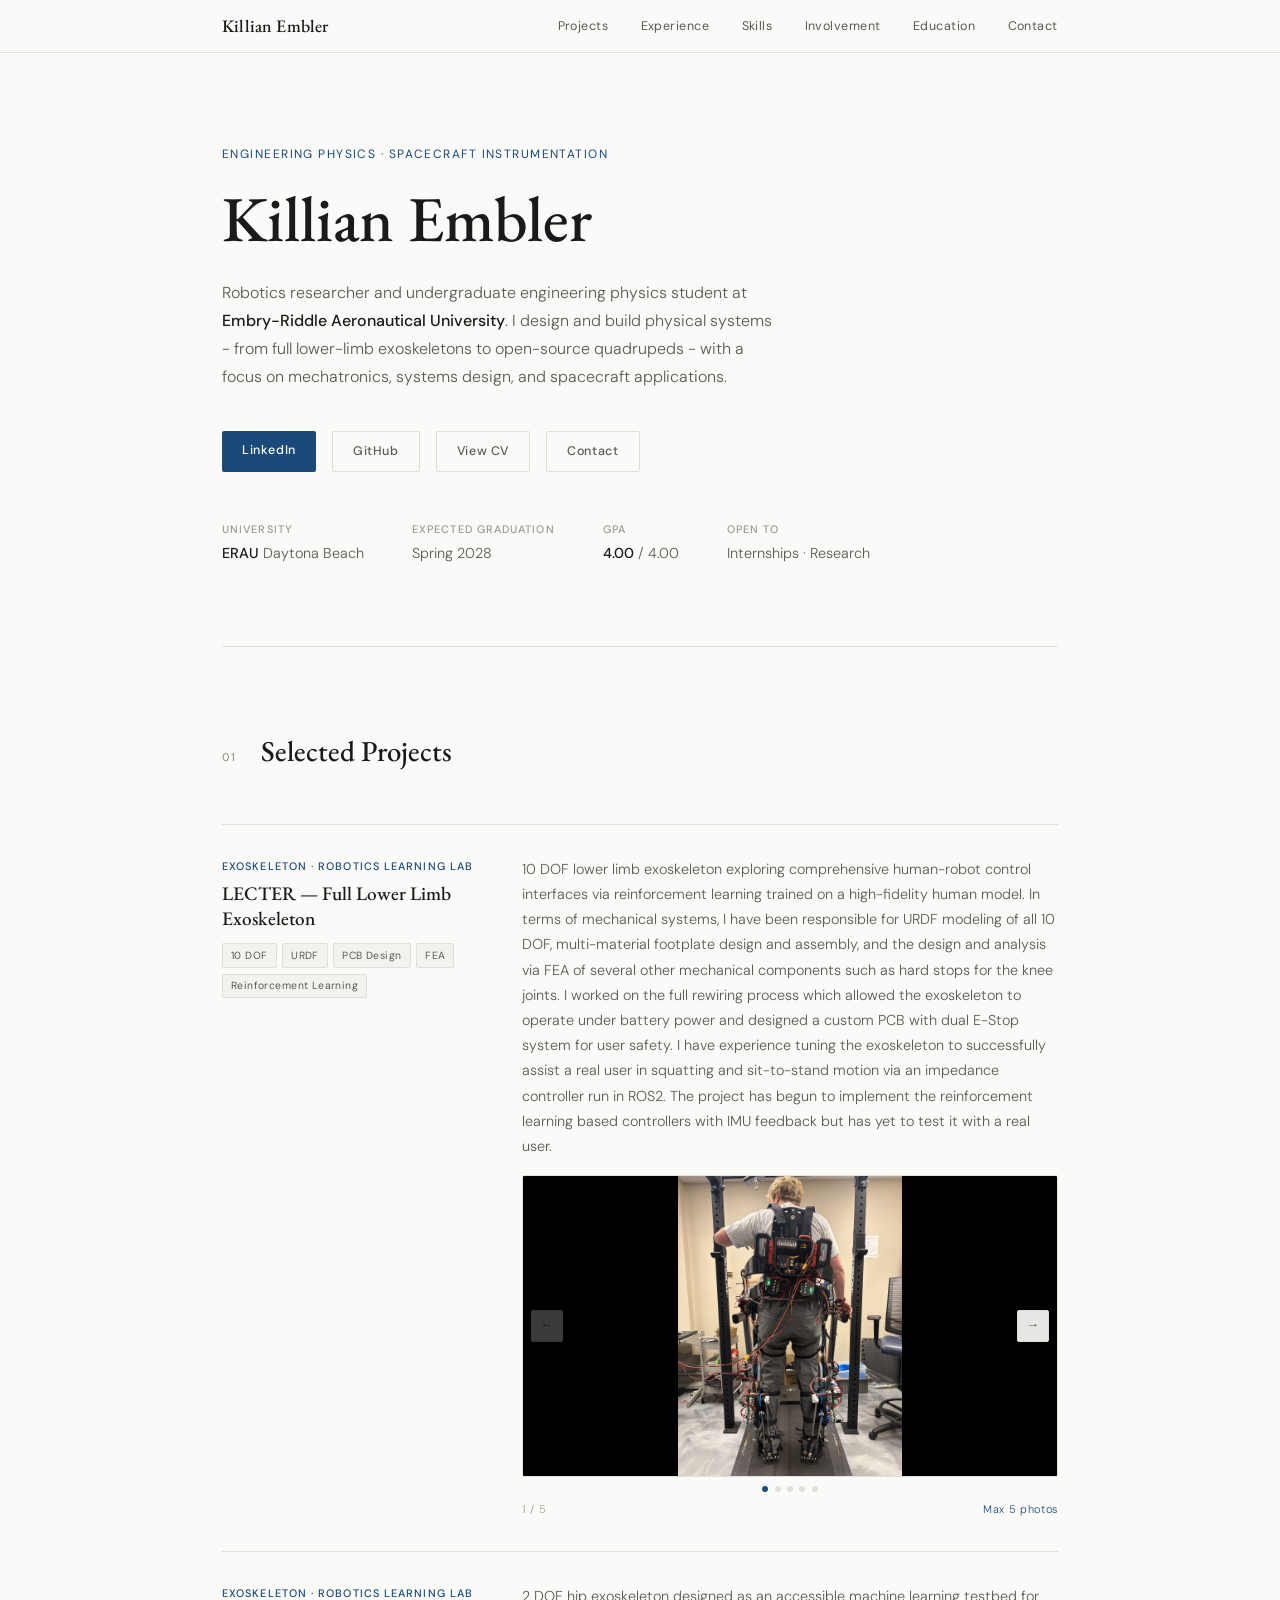
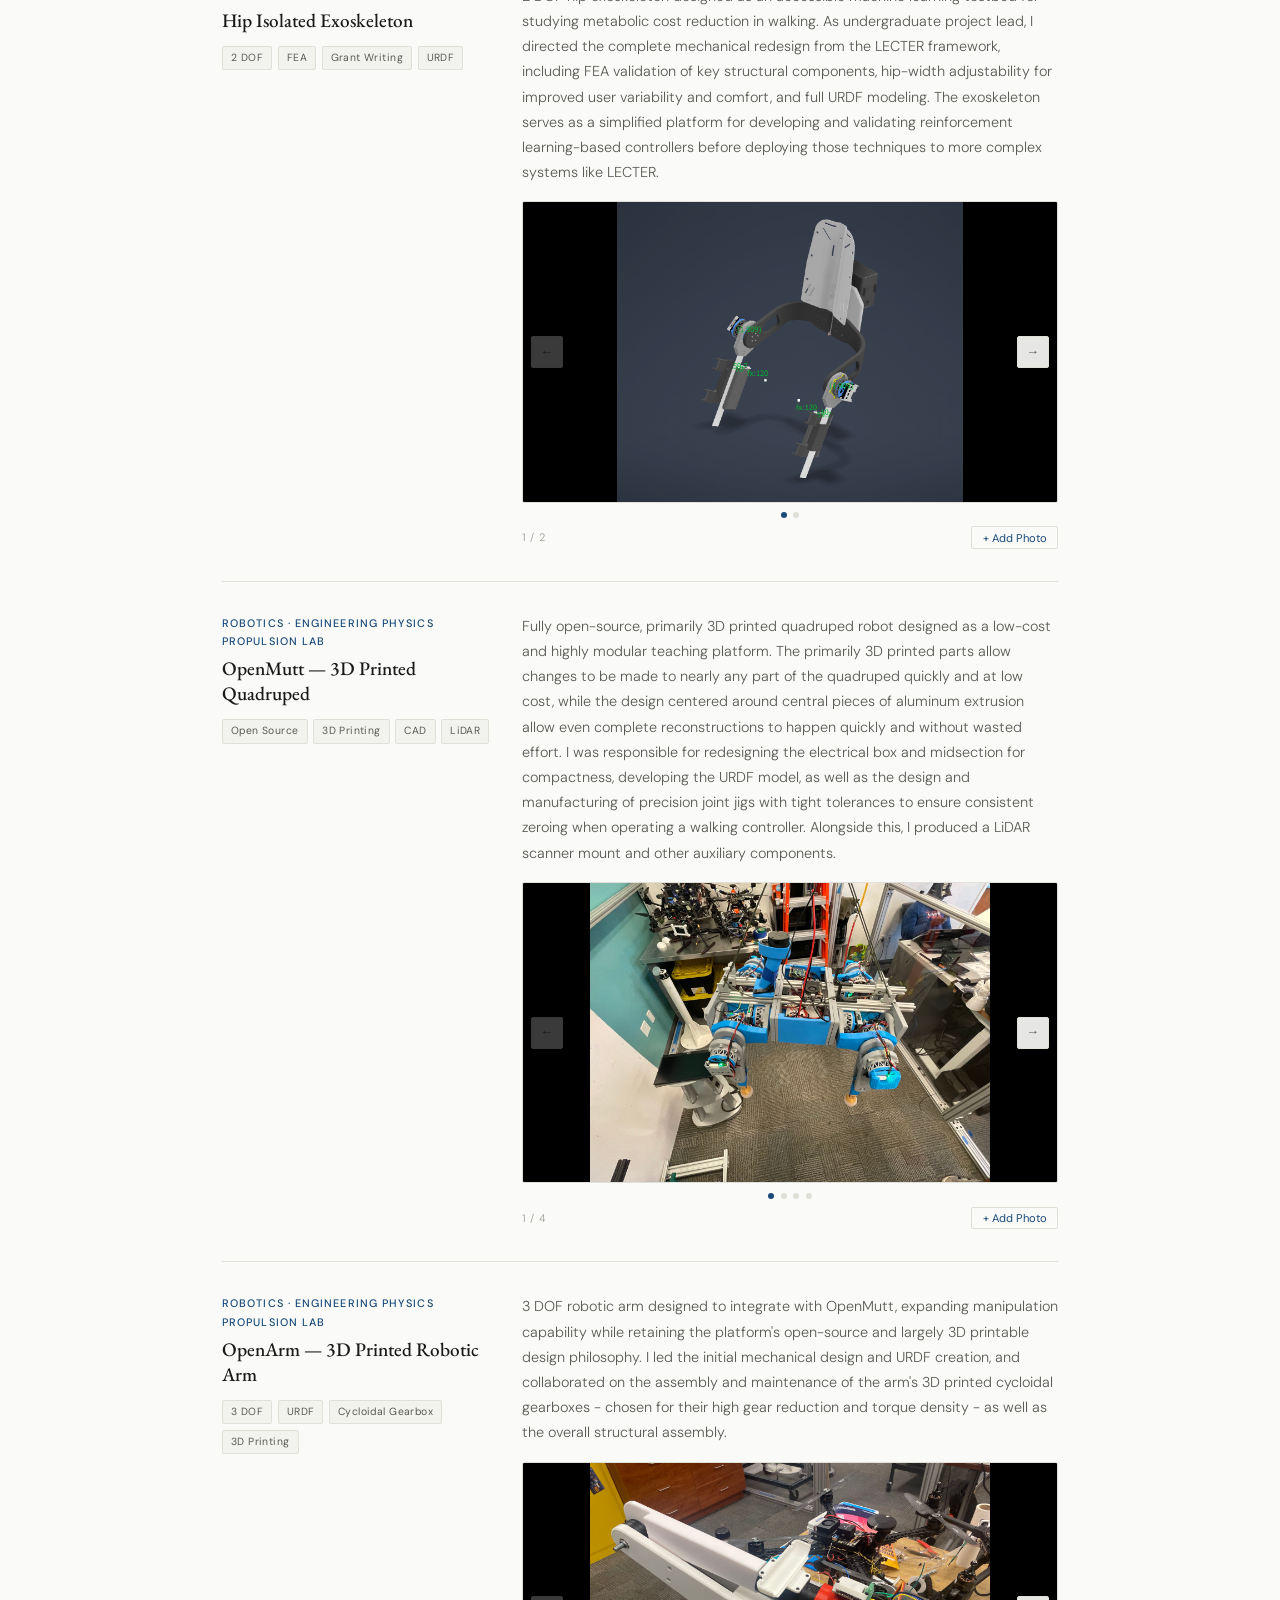
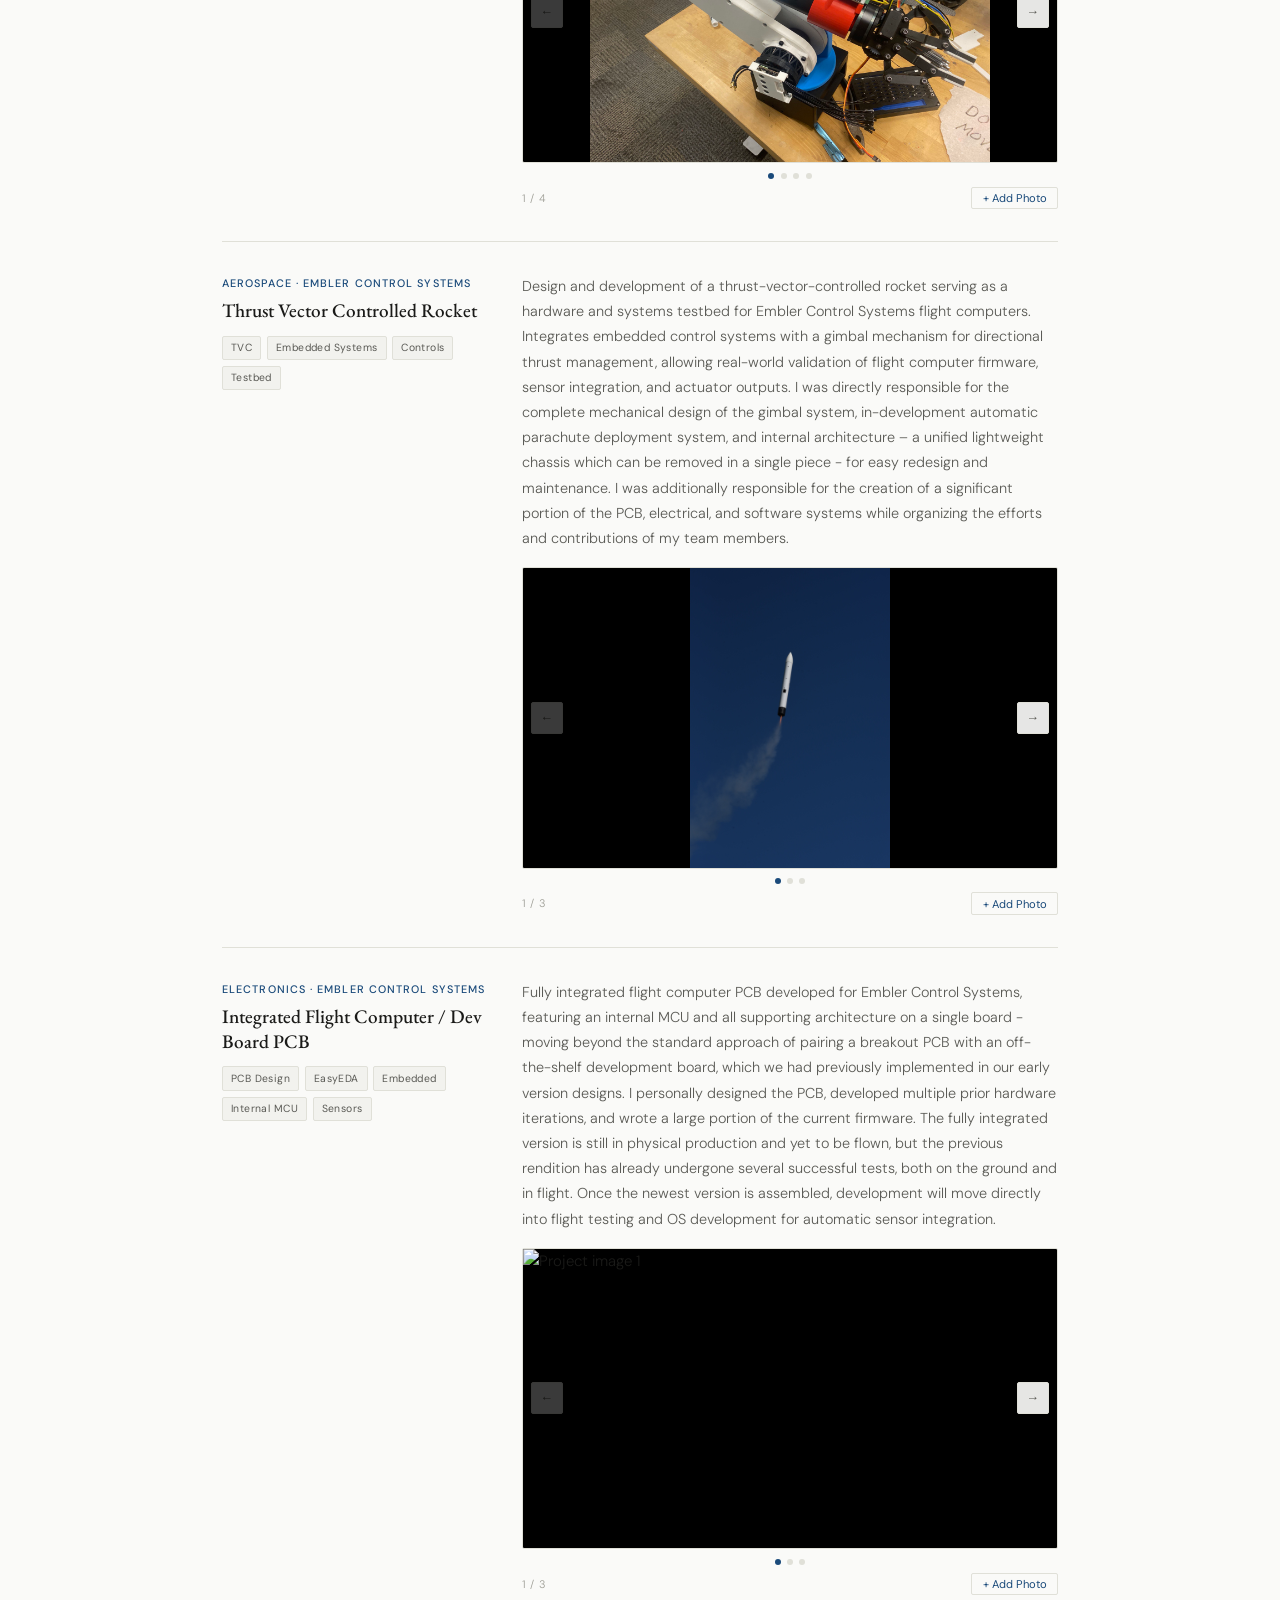
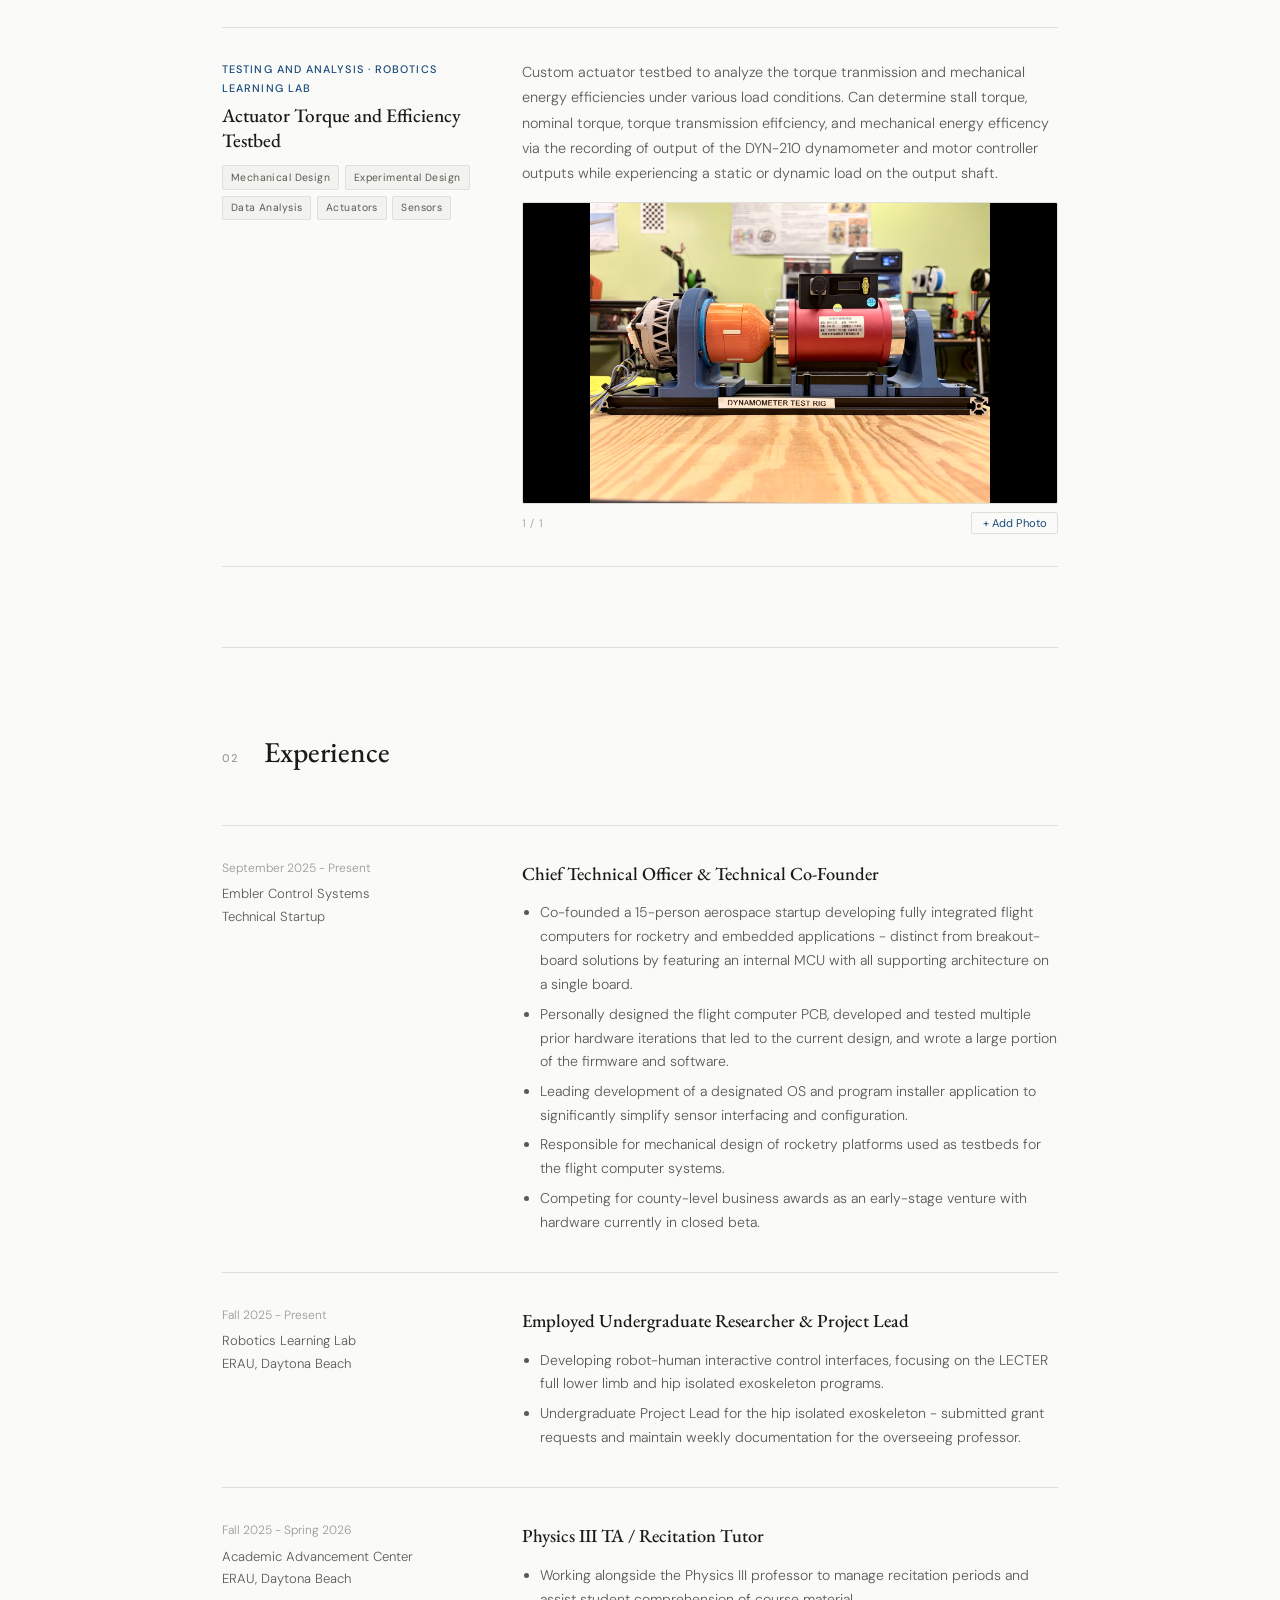
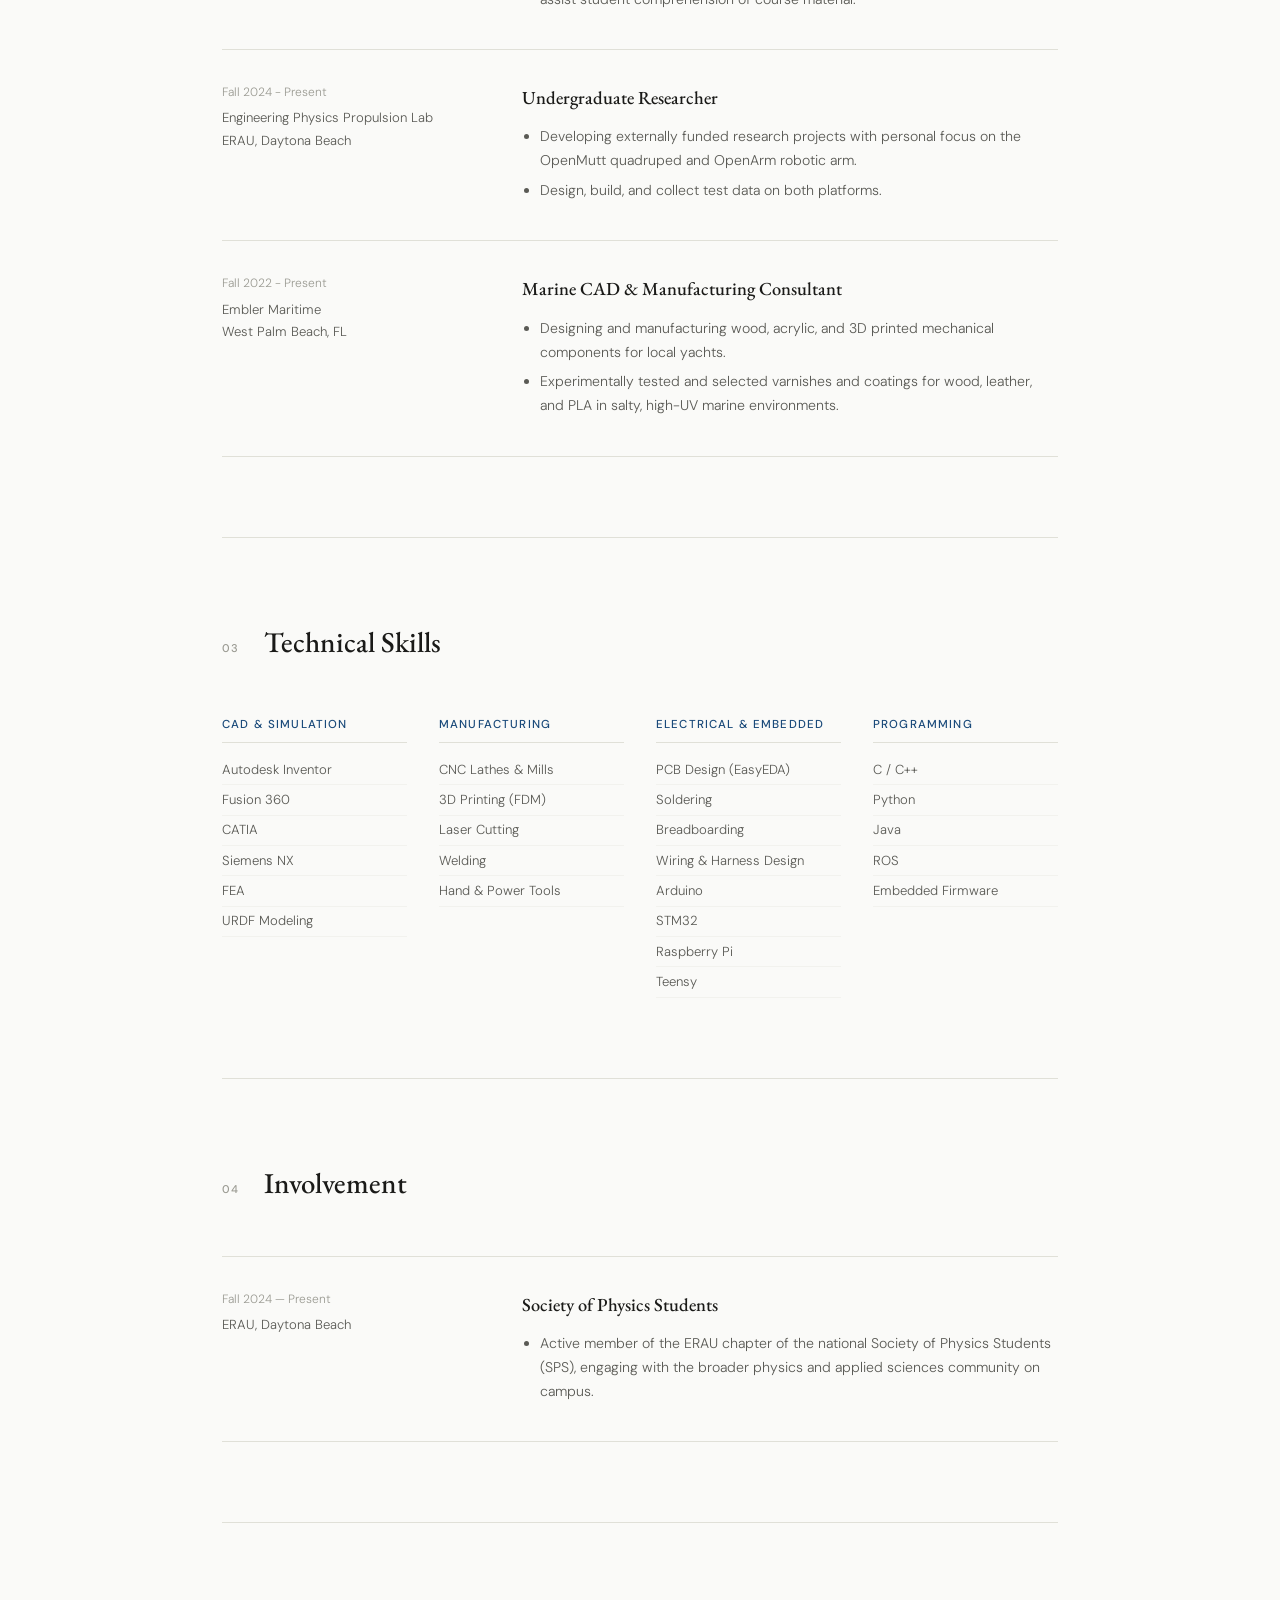
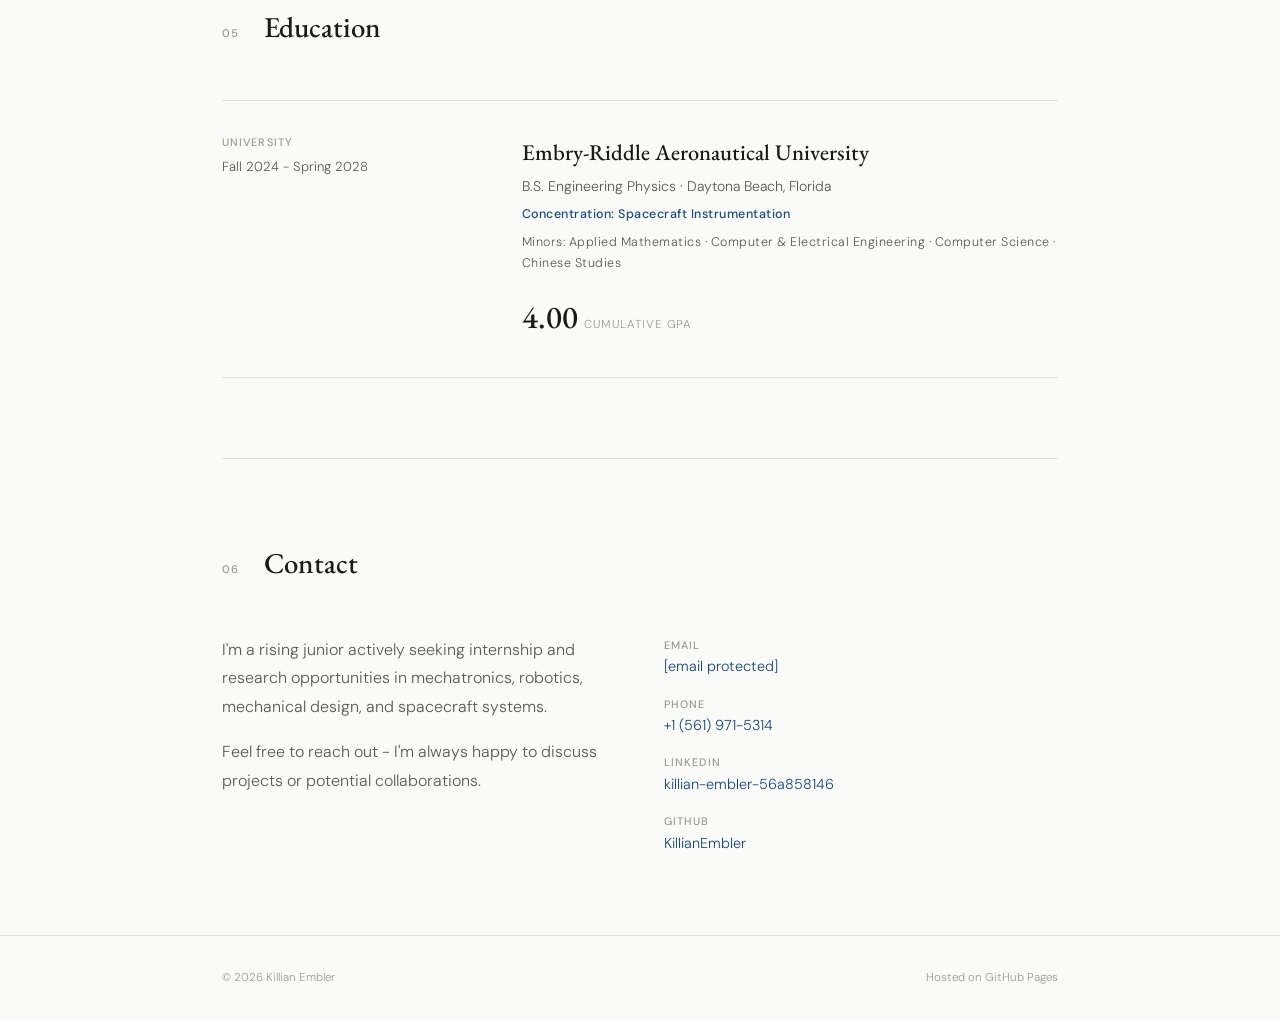
==== index.html @ 784921aa "Update index.html Lots of writing changes" ====
<!DOCTYPE html>
<html lang="en">
<head>
  <meta charset="UTF-8"/>
  <meta name="viewport" content="width=device-width, initial-scale=1.0"/>
  <title>Killian Embler - Engineering Physics</title>
  <link href="https://fonts.googleapis.com/css2?family=EB+Garamond:ital,wght@0,400;0,500;0,600;1,400&family=DM+Sans:wght@300;400;500&display=swap" rel="stylesheet"/>
  <style>
    :root {
      --bg: #fafaf8;
      --ink: #1a1a18;
      --mid: #5a5a55;
      --light: #9a9a92;
      --rule: #e0e0d8;
      --accent: #1a4a7a;
      --accent-warm: #8b3a1a;
      --surface: #f2f2ee;
    }

    *, *::before, *::after { box-sizing: border-box; margin: 0; padding: 0; }
    html { scroll-behavior: smooth; }

    body {
      background: var(--bg);
      color: var(--ink);
      font-family: 'DM Sans', sans-serif;
      font-weight: 300;
      line-height: 1.7;
      font-size: 15px;
    }

    /* ── NAV ── */
    nav {
      position: fixed; top: 0; left: 0; right: 0; z-index: 100;
      background: rgba(250,250,248,0.92);
      backdrop-filter: blur(8px);
      border-bottom: 1px solid var(--rule);
    }
    nav .inner {
      max-width: 900px; margin: 0 auto; padding: 0 2rem;
      display: flex; align-items: center; justify-content: space-between;
      height: 52px;
    }
    .nav-name {
      font-family: 'EB Garamond', serif;
      font-size: 1.1rem; font-weight: 500;
      color: var(--ink); letter-spacing: 0.01em;
    }
    nav ul { list-style: none; display: flex; gap: 2rem; }
    nav a {
      font-size: 0.78rem; font-weight: 400;
      color: var(--mid); text-decoration: none;
      letter-spacing: 0.04em;
      transition: color 0.2s;
    }
    nav a:hover { color: var(--accent); }

    /* ── LAYOUT ── */
    .page { max-width: 900px; margin: 0 auto; padding: 0 2rem; }

    /* ── HERO ── */
    #hero { padding: 9rem 0 5rem; border-bottom: 1px solid var(--rule); }
    .hero-eyebrow {
      font-size: 0.75rem; font-weight: 400;
      letter-spacing: 0.12em; text-transform: uppercase;
      color: var(--accent); margin-bottom: 1.25rem;
    }
    h1 {
      font-family: 'EB Garamond', serif;
      font-size: clamp(2.8rem, 5vw, 4.2rem);
      font-weight: 500; line-height: 1.1;
      color: var(--ink); margin-bottom: 1.5rem;
    }
    .hero-body {
      max-width: 560px;
      font-size: 1rem; color: var(--mid); line-height: 1.75;
      margin-bottom: 2.5rem;
    }
    .hero-body strong { color: var(--ink); font-weight: 500; }
    .hero-links { display: flex; gap: 1rem; flex-wrap: wrap; }
    .link-btn {
      display: inline-block;
      padding: 0.55rem 1.25rem;
      font-size: 0.78rem; font-weight: 500;
      letter-spacing: 0.05em;
      text-decoration: none;
      border-radius: 2px;
      transition: all 0.2s;
    }
    .link-primary { background: var(--accent); color: #fff; }
    .link-primary:hover { background: #123660; }
    .link-ghost { border: 1px solid var(--rule); color: var(--mid); }
    .link-ghost:hover { border-color: var(--accent); color: var(--accent); }

    .hero-meta { margin-top: 3rem; display: flex; gap: 3rem; flex-wrap: wrap; }
    .meta-label {
      font-size: 0.68rem; font-weight: 500;
      letter-spacing: 0.1em; text-transform: uppercase;
      color: var(--light); margin-bottom: 0.2rem;
    }
    .meta-val { font-size: 0.9rem; color: var(--mid); }
    .meta-val strong { color: var(--ink); font-weight: 500; }

    /* ── SECTIONS ── */
    section { padding: 5rem 0; border-bottom: 1px solid var(--rule); }
    section:last-of-type { border-bottom: none; }
    .section-header { display: flex; align-items: baseline; gap: 1.5rem; margin-bottom: 3rem; }
    .section-num {
      font-size: 0.7rem; font-weight: 500;
      letter-spacing: 0.12em; text-transform: uppercase; color: var(--light);
    }
    h2 {
      font-family: 'EB Garamond', serif;
      font-size: 1.8rem; font-weight: 500; color: var(--ink);
    }

    /* ── PROJECTS ── */
    .project-item {
      padding: 2rem 0; border-top: 1px solid var(--rule);
      display: grid; grid-template-columns: 1fr 2fr;
      gap: 2rem; align-items: start;
    }
    .project-item:last-child { border-bottom: 1px solid var(--rule); }
    .project-tag {
      font-size: 0.68rem; font-weight: 500;
      letter-spacing: 0.1em; text-transform: uppercase;
      color: var(--accent); margin-bottom: 0.4rem;
    }
    .project-item h3 {
      font-family: 'EB Garamond', serif;
      font-size: 1.2rem; font-weight: 500;
      color: var(--ink); line-height: 1.3; margin-bottom: 0.5rem;
    }
    .project-pills { display: flex; flex-wrap: wrap; gap: 0.35rem; margin-top: 0.75rem; }
    .pill {
      font-size: 0.65rem; font-weight: 400;
      letter-spacing: 0.04em; color: var(--mid);
      border: 1px solid var(--rule);
      padding: 0.15rem 0.5rem; border-radius: 2px;
      background: var(--surface);
    }
    .project-right p { font-size: 0.9rem; color: var(--mid); line-height: 1.75; }

    /* ── IMAGE GALLERY ── */
    .gallery {
      margin-top: 1rem;
      position: relative;
    }
    .gallery-viewport {
      width: 100%; aspect-ratio: 16/9;
      background: var(--surface);
      border: 1px solid var(--rule);
      border-radius: 2px;
      overflow: hidden;
      position: relative;
    }
    .gallery-slides {
      display: flex;
      width: 100%; height: 100%;
      transition: transform 0.35s ease;
    }
    .gallery-slide {
      min-width: 100%; height: 100%;
      display: flex; align-items: center; justify-content: center;
      background: var(--surface);
      position: relative;
    }
    .gallery-slide img {
      width: 100%;
      height: 100%;
      object-fit: contain;
      background: #000;
    }
    .gallery-slide .slide-placeholder {
      display: flex; flex-direction: column;
      align-items: center; justify-content: center;
      gap: 0.75rem; width: 100%; height: 100%;
      font-size: 0.72rem; color: var(--light);
      letter-spacing: 0.08em; text-transform: uppercase;
      background: var(--surface);
    }
    .slide-placeholder svg {
      width: 32px; height: 32px; opacity: 0.4; color: var(--light);
    }
    .slide-placeholder .placeholder-add-btn {
      font-size: 0.7rem; color: var(--accent);
      background: none; border: 1px solid var(--rule);
      padding: 0.3rem 0.9rem; border-radius: 2px;
      cursor: pointer; font-family: inherit; transition: all 0.2s;
      margin-top: 0.25rem;
    }
    .slide-placeholder .placeholder-add-btn:hover {
      border-color: var(--accent); background: rgba(26,74,122,0.06);
    }

    /* Gallery nav arrows */
    .gallery-btn {
      position: absolute; top: 50%; transform: translateY(-50%);
      width: 32px; height: 32px;
      background: rgba(250,250,248,0.92);
      border: 1px solid var(--rule);
      border-radius: 2px;
      display: flex; align-items: center; justify-content: center;
      cursor: pointer; z-index: 2;
      font-size: 0.8rem; color: var(--mid);
      transition: all 0.2s;
      line-height: 1;
    }
    .gallery-btn:hover { border-color: var(--accent); color: var(--accent); }
    .gallery-btn.prev { left: 8px; }
    .gallery-btn.next { right: 8px; }
    .gallery-btn:disabled { opacity: 0.25; cursor: default; }
    .gallery-btn:disabled:hover { border-color: var(--rule); color: var(--mid); }

    /* Dots */
    .gallery-dots {
      display: flex; justify-content: center; gap: 0.4rem;
      margin-top: 0.6rem;
    }
    .gallery-dot {
      width: 6px; height: 6px; border-radius: 50%;
      background: var(--rule); border: none; padding: 0;
      cursor: pointer; transition: background 0.2s;
    }
    .gallery-dot.active { background: var(--accent); }

    /* Gallery footer bar */
    .gallery-footer {
      display: flex; align-items: center; justify-content: space-between;
      margin-top: 0.5rem;
    }
    .gallery-counter {
      font-size: 0.68rem; color: var(--light); letter-spacing: 0.06em;
    }
    .gallery-add-btn {
      font-size: 0.7rem; color: var(--accent);
      background: none; border: 1px solid var(--rule);
      padding: 0.2rem 0.65rem; border-radius: 2px;
      cursor: pointer; font-family: inherit; transition: all 0.2s;
    }
    .gallery-add-btn:hover { border-color: var(--accent); background: var(--surface); }

    /* ── EXPERIENCE ── */
    .exp-item {
      padding: 2rem 0; border-top: 1px solid var(--rule);
      display: grid; grid-template-columns: 1fr 2fr; gap: 2rem;
    }
    .exp-item:last-child { border-bottom: 1px solid var(--rule); }
    .exp-date { font-size: 0.75rem; color: var(--light); margin-bottom: 0.3rem; }
    .exp-org { font-size: 0.82rem; color: var(--mid); }
    .exp-right h3 {
      font-family: 'EB Garamond', serif;
      font-size: 1.15rem; font-weight: 500;
      color: var(--ink); margin-bottom: 0.75rem;
    }
    .exp-right ul { padding-left: 1.1rem; }
    .exp-right li { font-size: 0.88rem; color: var(--mid); line-height: 1.7; margin-bottom: 0.35rem; }

    /* ── SKILLS ── */
    .skills-grid { display: grid; grid-template-columns: repeat(4, 1fr); gap: 2rem; }
    .skill-group h4 {
      font-size: 0.72rem; font-weight: 500;
      letter-spacing: 0.1em; text-transform: uppercase;
      color: var(--accent); margin-bottom: 0.75rem;
      padding-bottom: 0.5rem; border-bottom: 1px solid var(--rule);
    }
    .skill-group ul { list-style: none; }
    .skill-group li {
      font-size: 0.82rem; color: var(--mid);
      padding: 0.22rem 0; border-bottom: 1px solid var(--surface);
    }

    /* ── EDUCATION ── */
    .edu-block {
      display: grid; grid-template-columns: 1fr 2fr; gap: 2rem;
      padding: 2rem 0; border-top: 1px solid var(--rule); border-bottom: 1px solid var(--rule);
    }
    .edu-school-label {
      font-size: 0.68rem; font-weight: 500;
      letter-spacing: 0.1em; text-transform: uppercase;
      color: var(--light); margin-bottom: 0.25rem;
    }
    .edu-dates { font-size: 0.82rem; color: var(--mid); }
    .edu-right h3 {
      font-family: 'EB Garamond', serif;
      font-size: 1.4rem; font-weight: 500; color: var(--ink); margin-bottom: 0.25rem;
    }
    .edu-degree { font-size: 0.88rem; color: var(--mid); margin-bottom: 0.3rem; }
    .edu-conc { font-size: 0.78rem; color: var(--accent); font-weight: 500; letter-spacing: 0.04em; }
    .edu-gpa-row { margin-top: 1rem; display: inline-flex; align-items: baseline; gap: 0.4rem; }
    .edu-gpa-num {
      font-family: 'EB Garamond', serif;
      font-size: 2rem; font-weight: 500; color: var(--ink);
    }
    .edu-gpa-label { font-size: 0.72rem; color: var(--light); letter-spacing: 0.08em; text-transform: uppercase; }

    /* ── CONTACT ── */
    #contact { border-bottom: none; }
    .contact-grid { display: grid; grid-template-columns: 1fr 1fr; gap: 3rem; }
    .contact-intro { font-size: 1rem; color: var(--mid); line-height: 1.8; }
    .contact-intro p + p { margin-top: 1rem; }
    .contact-details { display: flex; flex-direction: column; gap: 1rem; }
    .contact-label {
      font-size: 0.68rem; font-weight: 500;
      letter-spacing: 0.1em; text-transform: uppercase; color: var(--light);
    }
    .contact-val { font-size: 0.9rem; }
    .contact-val a { color: var(--accent); text-decoration: none; transition: color 0.2s; }
    .contact-val a:hover { color: var(--accent-warm); }

    /* ── FOOTER ── */
    footer { padding: 2rem 0; border-top: 1px solid var(--rule); font-size: 0.72rem; color: var(--light); }
    footer .inner {
      max-width: 900px; margin: 0 auto; padding: 0 2rem;
      display: flex; justify-content: space-between; align-items: center;
    }

    /* ── REVEAL ── */
    .reveal { opacity: 1; transform: none; transition: opacity 0.5s ease, transform 0.5s ease; }
    .reveal.hidden { opacity: 0; transform: translateY(16px); }

    @media (max-width: 680px) {
      .project-item, .exp-item, .edu-block, .contact-grid { grid-template-columns: 1fr; }
      .skills-grid { grid-template-columns: repeat(2, 1fr); }
      nav ul { display: none; }
    }
  </style>
</head>
<body>

<nav>
  <div class="inner">
    <div class="nav-name">Killian Embler</div>
    <ul>
      <li><a href="#projects">Projects</a></li>
      <li><a href="#experience">Experience</a></li>
      <li><a href="#skills">Skills</a></li>
      <li><a href="#involvement">Involvement</a></li>
      <li><a href="#education">Education</a></li>
      <li><a href="#contact">Contact</a></li>
    </ul>
  </div>
</nav>

<div class="page">

  <section id="hero">
    <div class="hero-eyebrow">Engineering Physics · Spacecraft Instrumentation</div>
    <h1>Killian Embler</h1>
    <p class="hero-body">
      Robotics researcher and undergraduate engineering physics student at <strong>Embry-Riddle Aeronautical University</strong>.
      I design and build physical systems - from full lower-limb exoskeletons to open-source quadrupeds - 
      with a focus on mechatronics, systems design, and spacecraft applications.
    </p>
    <div class="hero-links">
      <a href="https://www.linkedin.com/in/killian-embler-56a858146" target="_blank" class="link-btn link-primary">LinkedIn</a>
      <a href="https://github.com/KillianEmbler" target="_blank" class="link-btn link-ghost">GitHub</a>
      <a href="Killian_Embler_CV_Spring_2026.pdf" target="_blank" class="link-btn link-ghost">View CV</a>
      <a href="#contact" class="link-btn link-ghost">Contact</a>
    </div>
    <div class="hero-meta">
      <div class="meta-item">
        <div class="meta-label">University</div>
        <div class="meta-val"><strong>ERAU</strong> Daytona Beach</div>
      </div>
      <div class="meta-item">
        <div class="meta-label">Expected Graduation</div>
        <div class="meta-val">Spring 2028</div>
      </div>
      <div class="meta-item">
        <div class="meta-label">GPA</div>
        <div class="meta-val"><strong>4.00</strong> / 4.00</div>
      </div>
      <div class="meta-item">
        <div class="meta-label">Open To</div>
        <div class="meta-val">Internships · Research</div>
      </div>
    </div>
  </section>

  <section id="projects">
    <div class="section-header">
      <span class="section-num">01</span>
      <h2>Selected Projects</h2>
    </div>

    <!-- LECTER -->
    <div class="project-item reveal">
      <div>
        <div class="project-tag">Exoskeleton · Robotics Learning Lab</div>
        <h3>LECTER — Full Lower Limb Exoskeleton</h3>
        <div class="project-pills">
          <span class="pill">10 DOF</span><span class="pill">URDF</span><span class="pill">PCB Design</span><span class="pill">FEA</span><span class="pill">Reinforcement Learning</span>
        </div>
      </div>
      <div class="project-right">
        <p>
          10 DOF lower limb exoskeleton exploring comprehensive human-robot control interfaces via reinforcement learning trained on a high-fidelity human model. 
          In terms of mechanical systems, I have been responsible for URDF modeling of all 10 DOF, multi-material footplate design and assembly, and the design and 
          analysis via FEA of several other mechanical components such as hard stops for the knee joints. I worked on the full rewiring process which allowed the 
          exoskeleton to operate under battery power and designed a custom PCB with dual E-Stop system for user safety. I have experience tuning the exoskeleton to 
          successfully assist a real user in squatting and sit-to-stand motion via an impedance controller run in ROS2. The project has begun to implement the 
          reinforcement learning based controllers with IMU feedback but has yet to test it with a real user.
        </p>
        <div class="gallery" data-gallery="lecter" data-max="5" data-images='[
          "images/LECTER/back.jpg",
          "images/LECTER/posture.jpg",
          "images/LECTER/range-of-motion.jpg",
          "images/LECTER/squat-assist.jpg",
          "images/LECTER/squat.jpg"
        ]'></div>
      </div>
    </div>

    <!-- Hip Exo -->
    <div class="project-item reveal">
      <div>
        <div class="project-tag">Exoskeleton · Robotics Learning Lab</div>
        <h3>Hip Isolated Exoskeleton</h3>
        <div class="project-pills">
          <span class="pill">2 DOF</span><span class="pill">FEA</span><span class="pill">Grant Writing</span><span class="pill">URDF</span>
        </div>
      </div>
      <div class="project-right">
        <p>
          2 DOF hip exoskeleton designed as an accessible machine learning testbed for studying metabolic cost reduction in walking. As undergraduate project lead, 
          I directed the complete mechanical redesign from the LECTER framework, including FEA validation of key structural components, hip-width adjustability for 
          improved user variability and comfort, and full URDF modeling. The exoskeleton serves as a simplified platform for developing and validating reinforcement 
          learning-based controllers before deploying those techniques to more complex systems like LECTER.
        </p>
        <div class="gallery" data-gallery="hipexo" data-max="5" data-images='[
          "images/Hip Isolated Exoskeleton/iso-view.png",
          "images/Hip Isolated Exoskeleton/back-view.png"
        ]'></div>
      </div>
    </div>

    <!-- OpenMutt -->
    <div class="project-item reveal">
      <div>
        <div class="project-tag">Robotics · Engineering Physics Propulsion Lab</div>
        <h3>OpenMutt — 3D Printed Quadruped</h3>
        <div class="project-pills">
          <span class="pill">Open Source</span><span class="pill">3D Printing</span><span class="pill">CAD</span><span class="pill">LiDAR</span>
        </div>
      </div>
      <div class="project-right">
        <p>
          Fully open-source, primarily 3D printed quadruped robot designed as a low-cost and highly modular teaching platform. The primarily 3D printed parts allow changes 
          to be made to nearly any part of the quadruped quickly and at low cost, while the design centered around central pieces of aluminum extrusion allow even complete 
          reconstructions to happen quickly and without wasted effort. I was responsible for redesigning the electrical box and midsection for compactness, developing the 
          URDF model, as well as the design and manufacturing of precision joint jigs with tight tolerances to ensure consistent zeroing when operating a walking controller. 
          Alongside this, I produced a LiDAR scanner mount and other auxiliary components. 
        </p>
        <div class="gallery" data-gallery="openmutt" data-max="5" data-images='[
          "images/OpenMutt/hanging.jpg",
          "images/OpenMutt/storage.jpg",
          "images/OpenMutt/jigs.jpg",
          "images/OpenMutt/integrated-CAD.png"
        ]'></div>
      </div>
    </div>

    <!-- OpenArm -->
    <div class="project-item reveal">
      <div>
        <div class="project-tag">Robotics · Engineering Physics Propulsion Lab</div>
        <h3>OpenArm — 3D Printed Robotic Arm</h3>
        <div class="project-pills">
          <span class="pill">3 DOF</span><span class="pill">URDF</span><span class="pill">Cycloidal Gearbox</span><span class="pill">3D Printing</span>
        </div>
      </div>
      <div class="project-right">
        <p>
          3 DOF robotic arm designed to integrate with OpenMutt, expanding manipulation capability while retaining the platform's open-source and largely 3D printable design 
          philosophy. I led the initial mechanical design and URDF creation, and collaborated on the assembly and maintenance of the arm's 3D printed cycloidal gearboxes - chosen 
          for their high gear reduction and torque density - as well as the overall structural assembly.
        </p>
        <div class="gallery" data-gallery="openarm" data-max="5" data-images='[
          "images/OpenArm/build.jpg",
          "images/OpenArm/SRS.jpg",
          "images/OpenArm/endeffector.jpg",
          "images/OpenArm/testing.jpg"
        ]'></div>
      </div>
    </div>

    <!-- TVC Rocket -->
    <div class="project-item reveal">
      <div>
        <div class="project-tag">Aerospace · Embler Control Systems</div>
        <h3>Thrust Vector Controlled Rocket</h3>
        <div class="project-pills">
          <span class="pill">TVC</span><span class="pill">Embedded Systems</span><span class="pill">Controls</span><span class="pill">Testbed</span>
        </div>
      </div>
      <div class="project-right">
        <p>
          Design and development of a thrust-vector-controlled rocket serving as a hardware and systems testbed for Embler Control Systems flight computers. Integrates embedded control 
          systems with a gimbal mechanism for directional thrust management, allowing real-world validation of flight computer firmware, sensor integration, and actuator outputs. I was 
          directly responsible for the complete mechanical design of the gimbal system, in-development automatic parachute deployment system, and internal architecture – a unified 
          lightweight chassis which can be removed in a single piece - for easy redesign and maintenance. I was additionally responsible for the creation of a significant portion of the 
          PCB, electrical, and software systems while organizing the efforts and contributions of my team members.
        </p>
        <div class="gallery" data-gallery="rocket" data-max="5" data-images='[
          "images/TVC Rocket/flight-1.JPG",
          "images/TVC Rocket/flight-2.JPG",
          "images/TVC Rocket/custom-gimbal.png"
        ]'></div>
      </div>
    </div>

    <!-- PCB -->
    <div class="project-item reveal">
      <div>
        <div class="project-tag">Electronics · Embler Control Systems</div>
        <h3>Integrated Flight Computer / Dev Board PCB</h3>
        <div class="project-pills">
          <span class="pill">PCB Design</span><span class="pill">EasyEDA</span><span class="pill">Embedded</span><span class="pill">Internal MCU</span><span class="pill">Sensors</span>
        </div>
      </div>
      <div class="project-right">
        <p>
          Fully integrated flight computer PCB developed for Embler Control Systems, featuring an internal MCU and all supporting architecture on a single board - moving beyond the standard 
          approach of pairing a breakout PCB with an off-the-shelf development board, which we had previously implemented in our early version designs. I personally designed the PCB, developed 
          multiple prior hardware iterations, and wrote a large portion of the current firmware. The fully integrated version is still in physical production and yet to be flown, but the 
          previous rendition has already undergone several successful tests, both on the ground and in flight. Once the newest version is assembled, development will move directly into flight 
          testing and OS development for automatic sensor integration.
        </p>
        <div class="gallery" data-gallery="pcb" data-max="5" data-images='[
          "images/Samsara/assembly.jpg",
          "images/Samsara/airframe.jpg",
          "images/Samsara/version-2.png"
        ]'></div>
      </div>
    </div>

    <!-- Actuator Testbed -->
    <div class="project-item reveal">
      <div>
        <div class="project-tag">Testing and Analysis · Robotics Learning Lab</div>
        <h3>Actuator Torque and Efficiency Testbed</h3>
        <div class="project-pills">
          <span class="pill">Mechanical Design</span><span class="pill">Experimental Design</span><span class="pill">Data Analysis</span><span class="pill">Actuators</span><span class="pill">Sensors</span>
        </div>
      </div>
      <div class="project-right">
        <p>Custom actuator testbed to analyze the torque tranmission and mechanical energy efficiencies under various load conditions. Can determine stall torque, nominal torque, torque transmission efifciency, and mechanical energy efficency via the recording of output of the DYN-210 dynamometer and motor controller outputs while experiencing a static or dynamic load on the output shaft.</p>
        <div class="gallery" data-gallery="testbed" data-max="5" data-images='[
          "images/Actuator Testbed/testbed.jpg"
        ]'></div>
      </div>
    </div>

  </section>

  <section id="experience">
    <div class="section-header">
      <span class="section-num">02</span>
      <h2>Experience</h2>
    </div>

    <div class="exp-item reveal">
      <div>
        <div class="exp-date">September 2025 - Present</div>
        <div class="exp-org"><a href="https://emblercontrolsystems.com" target="_blank" style="color:var(--mid);text-decoration:none;">Embler Control Systems</a><br>Technical Startup</div>
      </div>
      <div class="exp-right">
        <h3>Chief Technical Officer &amp; Technical Co-Founder</h3>
        <ul>
          <li>Co-founded a 15-person aerospace startup developing fully integrated flight computers for rocketry and embedded applications - distinct from breakout-board solutions by featuring an internal MCU with all supporting architecture on a single board.</li>
          <li>Personally designed the flight computer PCB, developed and tested multiple prior hardware iterations that led to the current design, and wrote a large portion of the firmware and software.</li>
          <li>Leading development of a designated OS and program installer application to significantly simplify sensor interfacing and configuration.</li>
          <li>Responsible for mechanical design of rocketry platforms used as testbeds for the flight computer systems.</li>
          <li>Competing for county-level business awards as an early-stage venture with hardware currently in closed beta.</li>
        </ul>
      </div>
    </div>

    <div class="exp-item reveal">
      <div>
        <div class="exp-date">Fall 2025 - Present</div>
        <div class="exp-org">Robotics Learning Lab<br>ERAU, Daytona Beach</div>
      </div>
      <div class="exp-right">
        <h3>Employed Undergraduate Researcher &amp; Project Lead</h3>
        <ul>
          <li>Developing robot-human interactive control interfaces, focusing on the LECTER full lower limb and hip isolated exoskeleton programs.</li>
          <li>Undergraduate Project Lead for the hip isolated exoskeleton - submitted grant requests and maintain weekly documentation for the overseeing professor.</li>
        </ul>
      </div>
    </div>

    <div class="exp-item reveal">
      <div>
        <div class="exp-date">Fall 2025 - Spring 2026</div>
        <div class="exp-org">Academic Advancement Center<br>ERAU, Daytona Beach</div>
      </div>
      <div class="exp-right">
        <h3>Physics III TA / Recitation Tutor</h3>
        <ul>
          <li>Working alongside the Physics III professor to manage recitation periods and assist student comprehension of course material.</li>
        </ul>
      </div>
    </div>

    <div class="exp-item reveal">
      <div>
        <div class="exp-date">Fall 2024 - Present</div>
        <div class="exp-org">Engineering Physics Propulsion Lab<br>ERAU, Daytona Beach</div>
      </div>
      <div class="exp-right">
        <h3>Undergraduate Researcher</h3>
        <ul>
          <li>Developing externally funded research projects with personal focus on the OpenMutt quadruped and OpenArm robotic arm.</li>
          <li>Design, build, and collect test data on both platforms.</li>
        </ul>
      </div>
    </div>

    <div class="exp-item reveal">
      <div>
        <div class="exp-date">Fall 2022 - Present</div>
        <div class="exp-org">Embler Maritime<br>West Palm Beach, FL</div>
      </div>
      <div class="exp-right">
        <h3>Marine CAD &amp; Manufacturing Consultant</h3>
        <ul>
          <li>Designing and manufacturing wood, acrylic, and 3D printed mechanical components for local yachts.</li>
          <li>Experimentally tested and selected varnishes and coatings for wood, leather, and PLA in salty, high-UV marine environments.</li>
        </ul>
      </div>
    </div>

  </section>

  <section id="skills">
    <div class="section-header">
      <span class="section-num">03</span>
      <h2>Technical Skills</h2>
    </div>
    <div class="skills-grid reveal">
      <div class="skill-group">
        <h4>CAD &amp; Simulation</h4>
        <ul>
          <li>Autodesk Inventor</li><li>Fusion 360</li><li>CATIA</li>
          <li>Siemens NX</li><li>FEA</li><li>URDF Modeling</li>
        </ul>
      </div>
      <div class="skill-group">
        <h4>Manufacturing</h4>
        <ul>
          <li>CNC Lathes &amp; Mills</li><li>3D Printing (FDM)</li>
          <li>Laser Cutting</li><li>Welding</li><li>Hand &amp; Power Tools</li>
        </ul>
      </div>
      <div class="skill-group">
        <h4>Electrical &amp; Embedded</h4>
        <ul>
          <li>PCB Design (EasyEDA)</li><li>Soldering</li>
          <li>Breadboarding</li><li>Wiring &amp; Harness Design</li>
          <li>Arduino</li><li>STM32</li>
          <li>Raspberry Pi</li><li>Teensy</li>
        </ul>
      </div>
      <div class="skill-group">
        <h4>Programming</h4>
        <ul>
          <li>C / C++</li><li>Python</li><li>Java</li>
          <li>ROS</li><li>Embedded Firmware</li>
        </ul>
      </div>
    </div>
  </section>

  <section id="involvement">
    <div class="section-header">
      <span class="section-num">04</span>
      <h2>Involvement</h2>
    </div>
    <div class="exp-item reveal" style="border-top: 1px solid var(--rule);">
      <div>
        <div class="exp-date">Fall 2024 — Present</div>
        <div class="exp-org">ERAU, Daytona Beach</div>
      </div>
      <div class="exp-right">
        <h3>Society of Physics Students</h3>
        <ul>
          <li>Active member of the ERAU chapter of the national Society of Physics Students (SPS), engaging with the broader physics and applied sciences community on campus.</li>
        </ul>
      </div>
    </div>
  </section>

  <section id="education">
    <div class="section-header">
      <span class="section-num">05</span>
      <h2>Education</h2>
    </div>
    <div class="edu-block reveal">
      <div>
        <div class="edu-school-label">University</div>
        <div class="edu-dates">Fall 2024 - Spring 2028</div>
      </div>
      <div class="edu-right">
        <h3>Embry-Riddle Aeronautical University</h3>
        <div class="edu-degree">B.S. Engineering Physics · Daytona Beach, Florida</div>
        <div class="edu-conc">Concentration: Spacecraft Instrumentation</div>
        <div class="edu-conc" style="margin-top:0.4rem; color:#5a5a55; font-weight:300;">Minors: Applied Mathematics · Computer &amp; Electrical Engineering · Computer Science · Chinese Studies</div>
        <div class="edu-gpa-row">
          <span class="edu-gpa-num">4.00</span>
          <span class="edu-gpa-label">Cumulative GPA</span>
        </div>
      </div>
    </div>
  </section>

  <section id="contact">
    <div class="section-header">
      <span class="section-num">06</span>
      <h2>Contact</h2>
    </div>
    <div class="contact-grid reveal">
      <div class="contact-intro">
        <p>I'm a rising junior actively seeking internship and research opportunities in mechatronics, robotics, mechanical design, and spacecraft systems.</p>
        <p>Feel free to reach out - I'm always happy to discuss projects or potential collaborations.</p>
      </div>
      <div class="contact-details">
        <div>
          <div class="contact-label">Email</div>
          <div class="contact-val"><a href="/cdn-cgi/l/email-protection#c7a2aaa5aba2b5ac87aabee9a2b5a6b2e9a2a3b2"><span class="__cf_email__" data-cfemail="e6838b848a83948da68b9fc883948793c8838293">[email&#160;protected]</span></a></div>
        </div>
        <div>
          <div class="contact-label">Phone</div>
          <div class="contact-val"><a href="tel:+15619715314">+1 (561) 971-5314</a></div>
        </div>
        <div>
          <div class="contact-label">LinkedIn</div>
          <div class="contact-val"><a href="https://www.linkedin.com/in/killian-embler-56a858146" target="_blank">killian-embler-56a858146</a></div>
        </div>
        <div>
          <div class="contact-label">GitHub</div>
          <div class="contact-val"><a href="https://github.com/KillianEmbler" target="_blank">KillianEmbler</a></div>
        </div>
      </div>
    </div>
  </section>

</div>

<footer>
  <div class="inner">
    <span>© 2026 Killian Embler</span>
    <span>Hosted on GitHub Pages</span>
  </div>
</footer>

<script>
  // ── SCROLL REVEAL ──
  const reveals = document.querySelectorAll('.reveal');
  if (!window.matchMedia('(prefers-reduced-motion: reduce)').matches) {
    reveals.forEach(r => r.classList.add('hidden'));
    const observer = new IntersectionObserver(entries => {
      entries.forEach((e, i) => {
        if (e.isIntersecting) {
          setTimeout(() => { e.target.classList.remove('hidden'); }, i * 60);
          observer.unobserve(e.target);
        }
      });
    }, { threshold: 0.08 });
    reveals.forEach(r => observer.observe(r));
  }

  // ── GALLERY SYSTEM ──
  const galleryState = {};

  function buildGallery(el) {
    const id = el.dataset.gallery;
    const max = parseInt(el.dataset.max) || 5;
    galleryState[id] = galleryState[id] || [];

    // Pre-load any images defined in the data-images attribute
    if (el.dataset.images && galleryState[id].length === 0) {
      try {
        const paths = JSON.parse(el.dataset.images);
        galleryState[id] = paths;
      } catch(e) {
        console.warn('Could not parse data-images for gallery:', id, e);
      }
    }

    renderGallery(el, id, max);
  }

  function renderGallery(el, id, max) {
    const images = galleryState[id] || [];
    const current = parseInt(el.dataset.current || '0');
    const clamped = images.length === 0 ? 0 : Math.min(current, images.length - 1);

    el.innerHTML = `
      <div class="gallery-viewport">
        <div class="gallery-slides" style="transform: translateX(-${clamped * 100}%)">
          ${images.length === 0
            ? `<div class="gallery-slide">
                <div class="slide-placeholder">
                  <svg viewBox="0 0 24 24" fill="none" stroke="currentColor" stroke-width="1.5">
                    <rect x="3" y="3" width="18" height="18" rx="2"/>
                    <circle cx="8.5" cy="8.5" r="1.5"/>
                    <path d="M21 15l-5-5L5 21"/>
                  </svg>
                  <span>No photos added yet</span>
                  <button class="placeholder-add-btn" onclick="galleryAddImage('${id}', ${max})">+ Add Photos</button>
                </div>
              </div>`
            : images.map((src, i) =>
                `<div class="gallery-slide"><img src="${src}" alt="Project image ${i+1}" loading="lazy"/></div>`
              ).join('')
          }
        </div>
        ${images.length > 1
          ? `<button class="gallery-btn prev" onclick="galleryNav('${id}', -1)" ${clamped === 0 ? 'disabled' : ''}>&#8592;</button>
             <button class="gallery-btn next" onclick="galleryNav('${id}', 1)" ${clamped >= images.length - 1 ? 'disabled' : ''}>&#8594;</button>`
          : ''
        }
      </div>
      ${images.length > 1
        ? `<div class="gallery-dots">
            ${images.map((_, i) =>
              `<button class="gallery-dot ${i === clamped ? 'active' : ''}" onclick="galleryGoTo('${id}', ${i})"></button>`
            ).join('')}
          </div>`
        : ''
      }
      <div class="gallery-footer">
        <span class="gallery-counter">${images.length > 0 ? `${clamped + 1} / ${images.length}` : 'No photos'}</span>
        ${images.length < max
          ? `<button class="gallery-add-btn" onclick="galleryAddImage('${id}', ${max})">+ Add Photo</button>`
          : `<span class="gallery-counter" style="color:var(--accent)">Max ${max} photos</span>`
        }
      </div>
    `;
    el.dataset.current = clamped;
  }

  function galleryNav(id, dir) {
    const el = document.querySelector(`[data-gallery="${id}"]`);
    const current = parseInt(el.dataset.current || '0');
    el.dataset.current = current + dir;
    renderGallery(el, id, parseInt(el.dataset.max));
  }

  function galleryGoTo(id, index) {
    const el = document.querySelector(`[data-gallery="${id}"]`);
    el.dataset.current = index;
    renderGallery(el, id, parseInt(el.dataset.max));
  }

  function galleryAddImage(id, max) {
    const input = document.createElement('input');
    input.type = 'file';
    input.accept = 'image/*';
    input.multiple = true;
    input.onchange = e => {
      const files = Array.from(e.target.files);
      const remaining = max - (galleryState[id] || []).length;
      const toLoad = files.slice(0, remaining);
      let loaded = 0;
      toLoad.forEach(file => {
        const reader = new FileReader();
        reader.onload = ev => {
          galleryState[id].push(ev.target.result);
          loaded++;
          if (loaded === toLoad.length) {
            const el = document.querySelector(`[data-gallery="${id}"]`);
            el.dataset.current = galleryState[id].length - toLoad.length;
            renderGallery(el, id, max);
          }
        };
        reader.readAsDataURL(file);
      });
    };
    input.click();
  }

  // ── INIT GALLERIES ──
  document.querySelectorAll('.gallery').forEach(buildGallery);
</script>
</body>
</html>
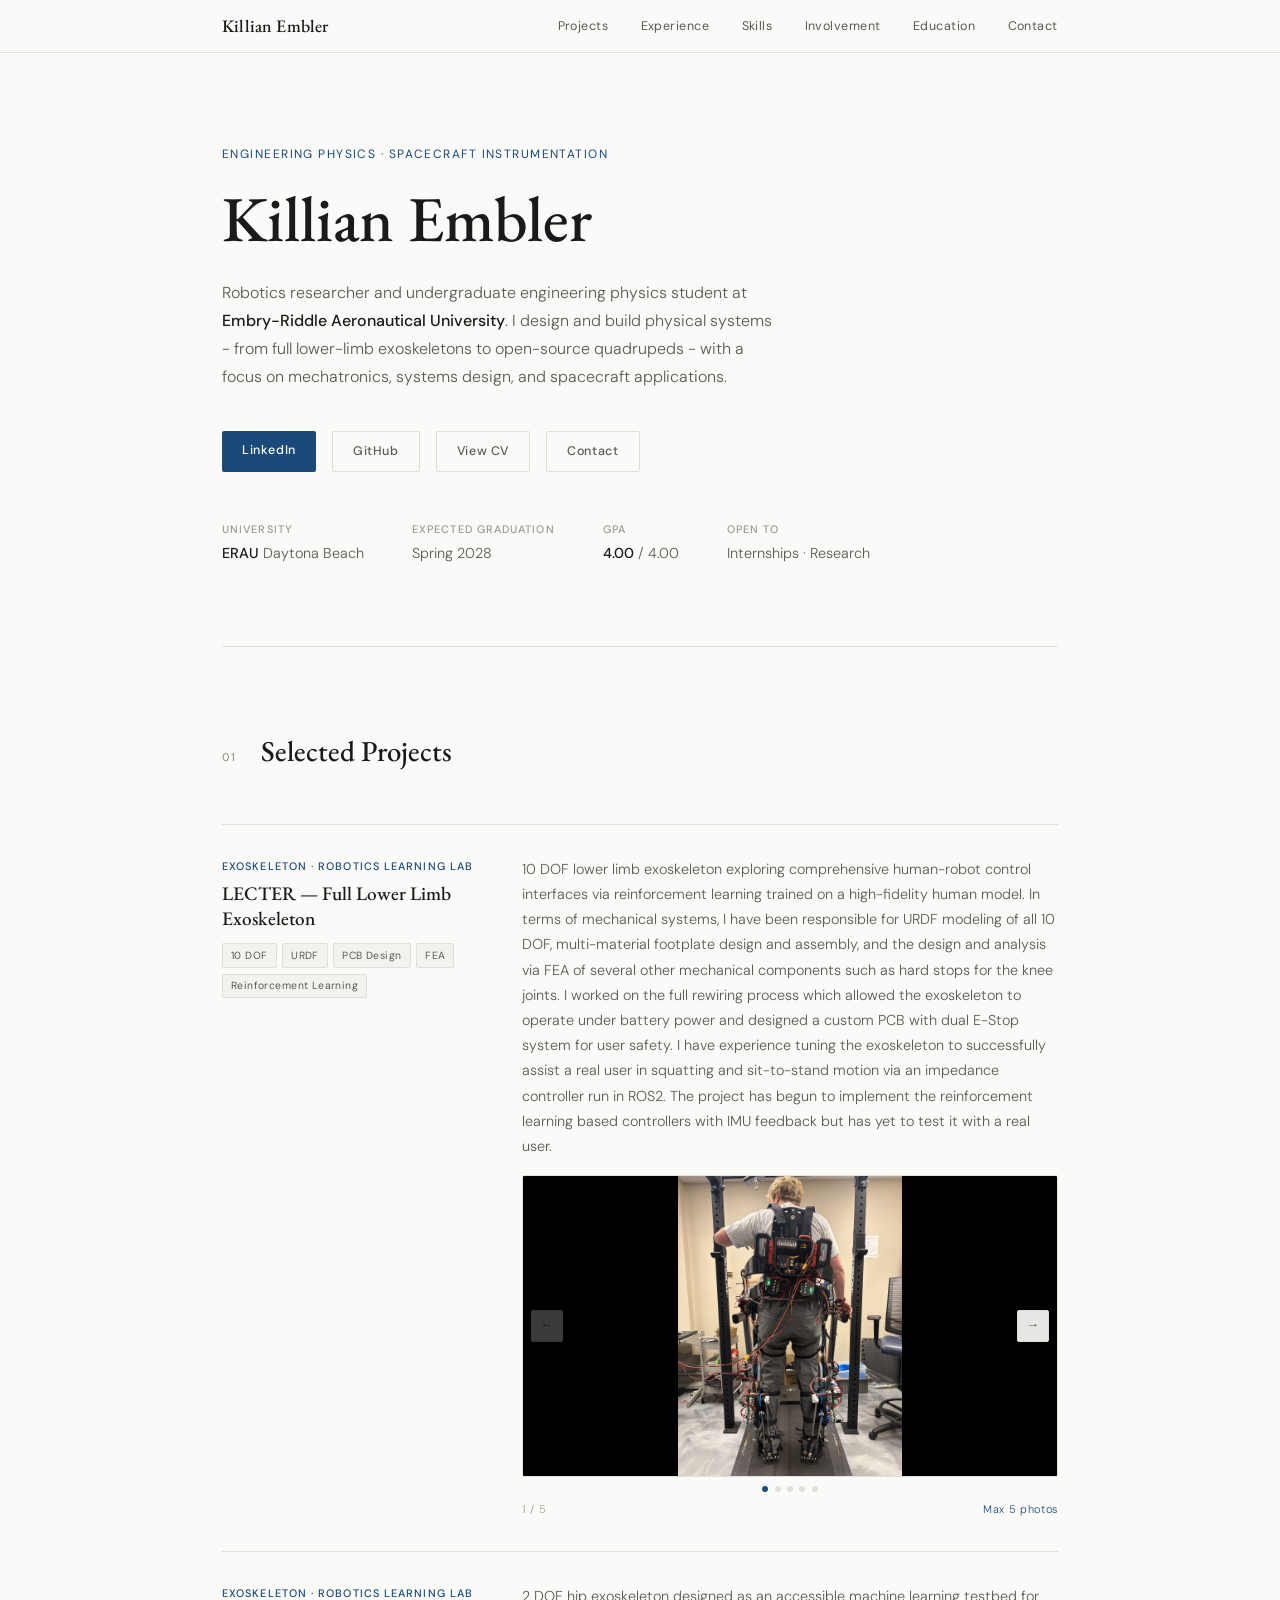
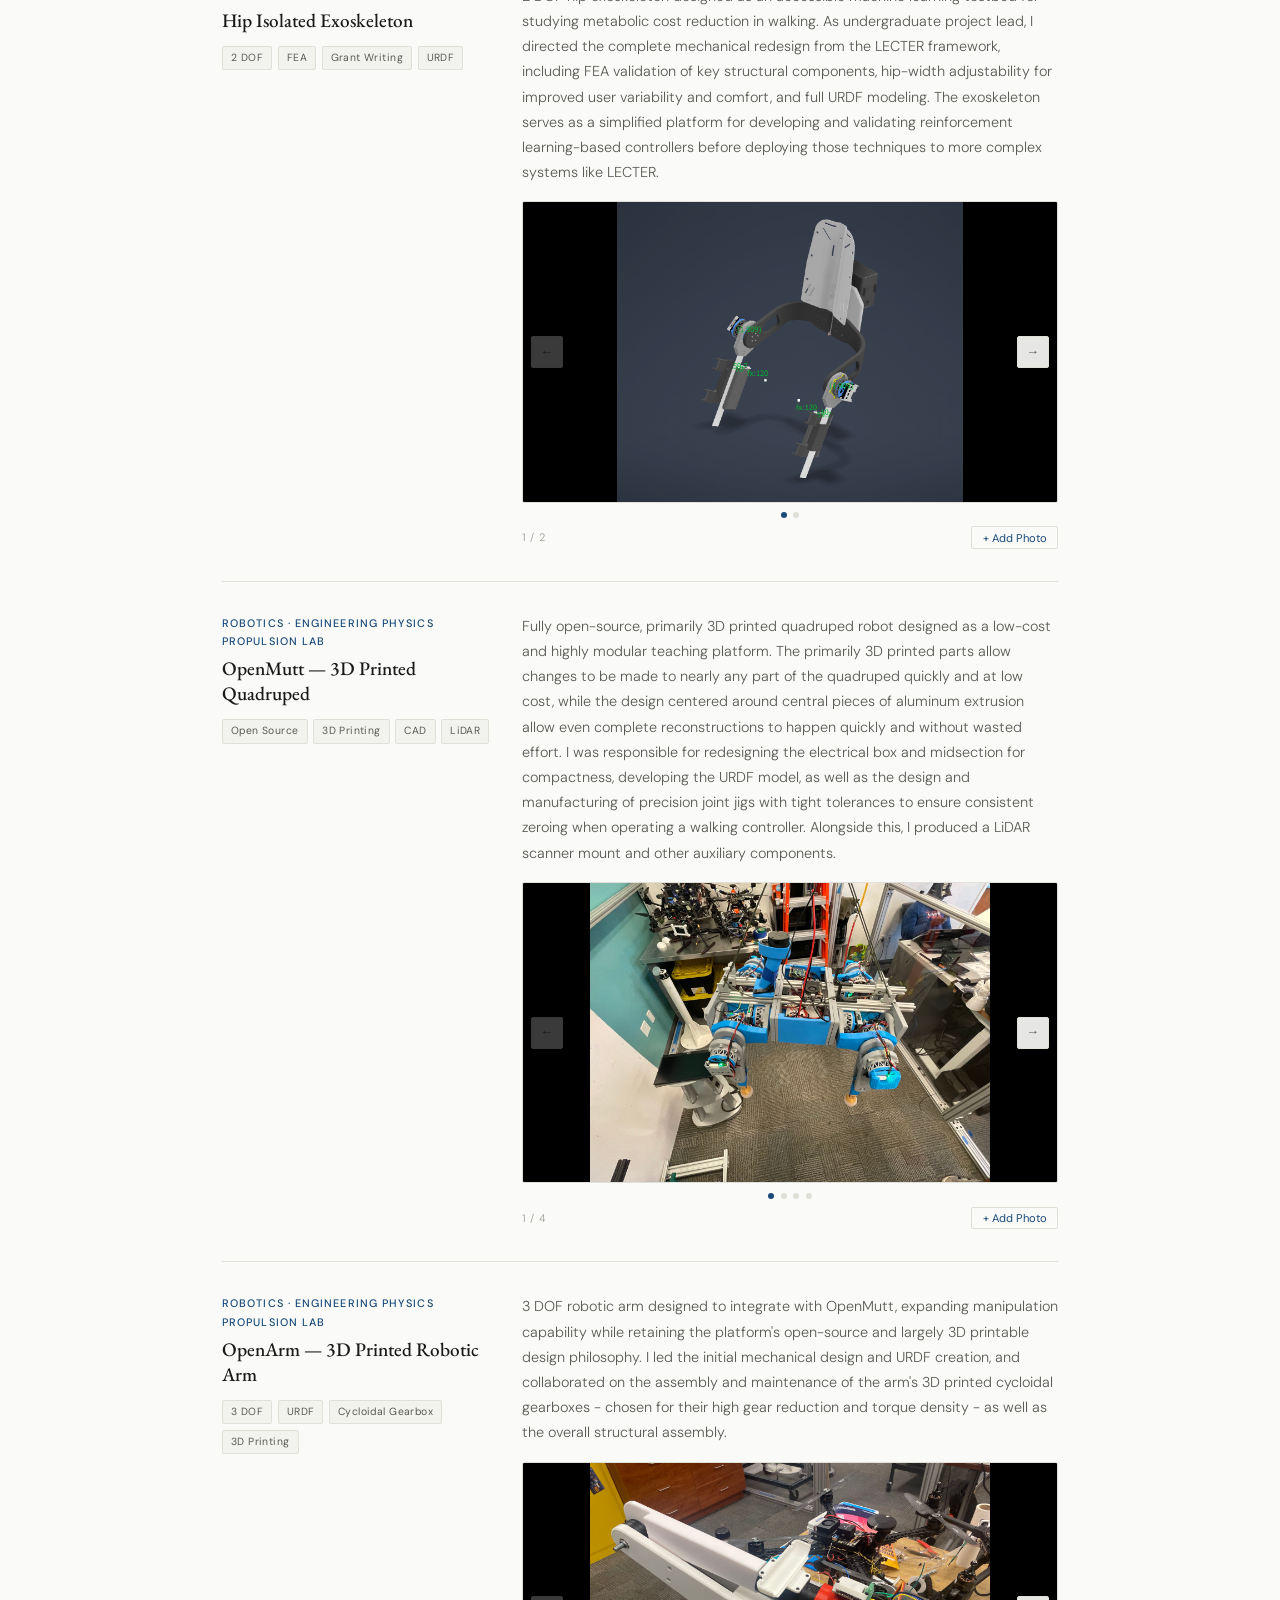
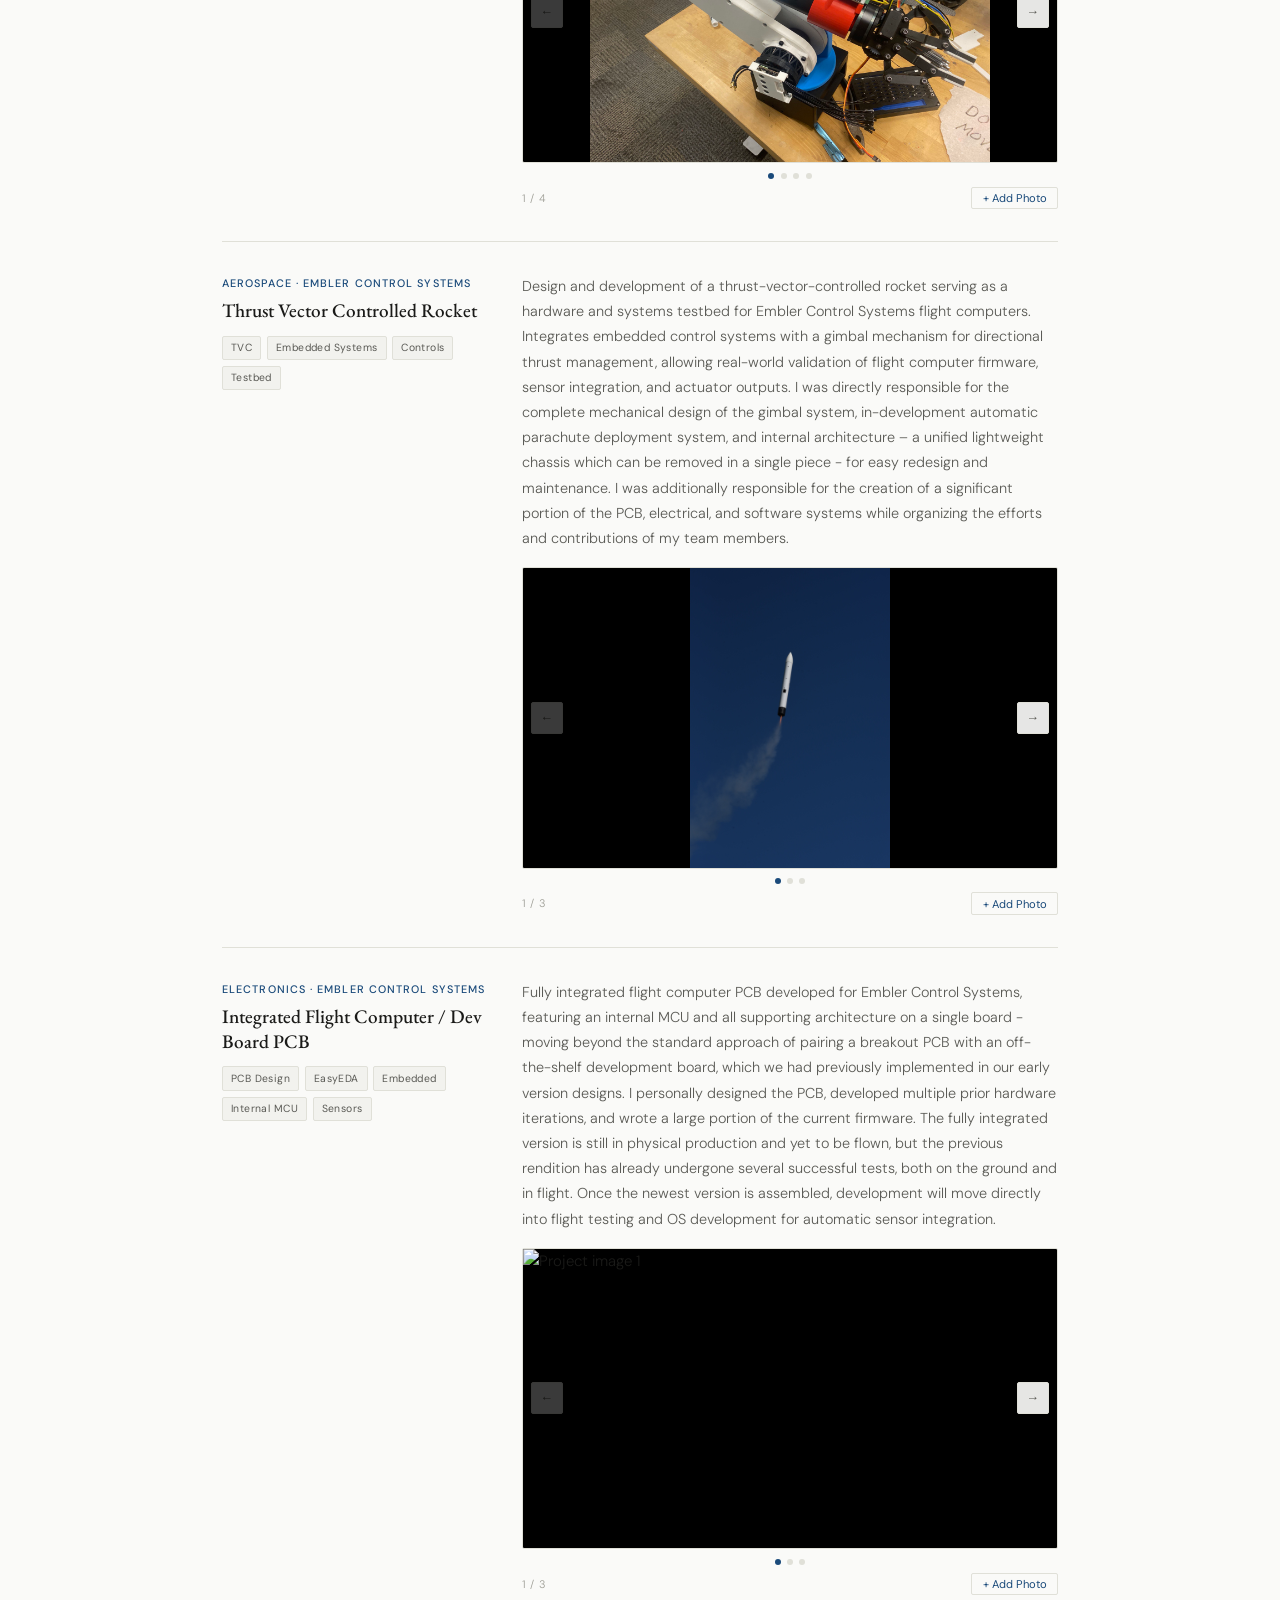
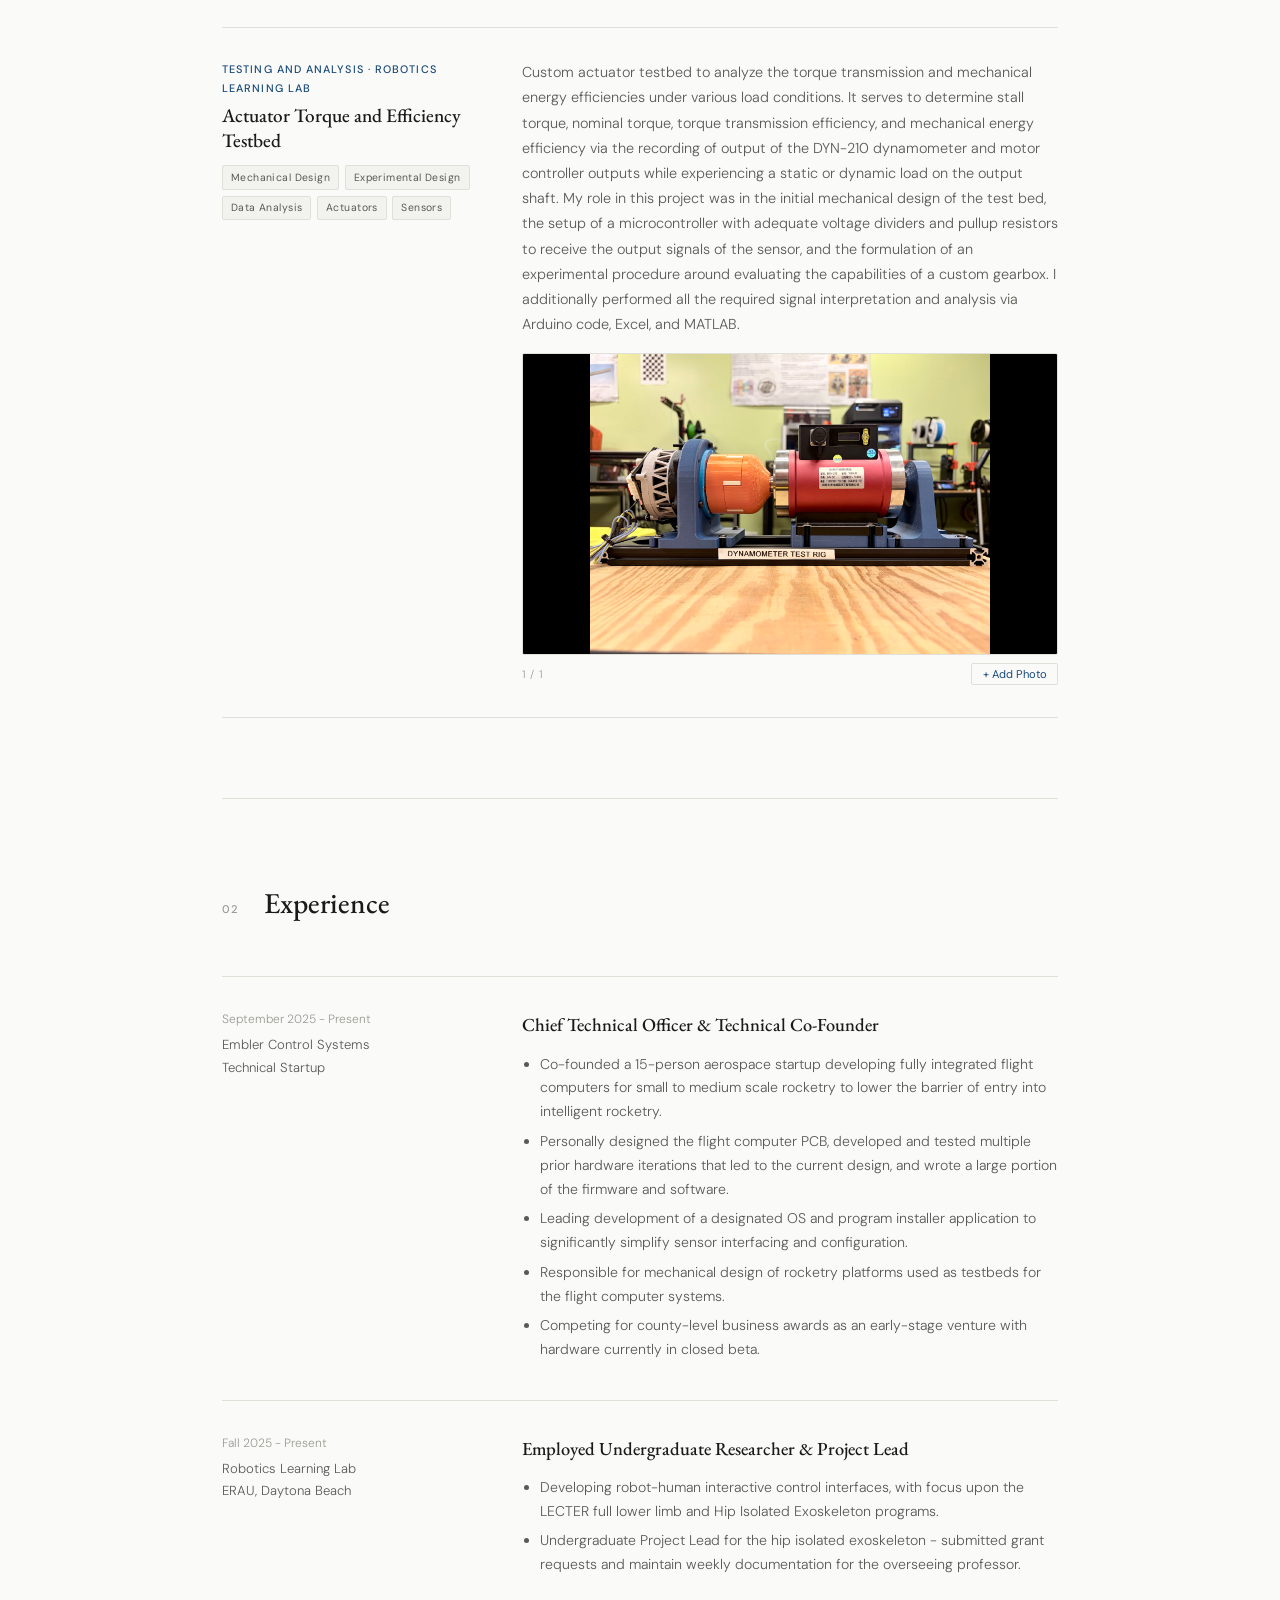
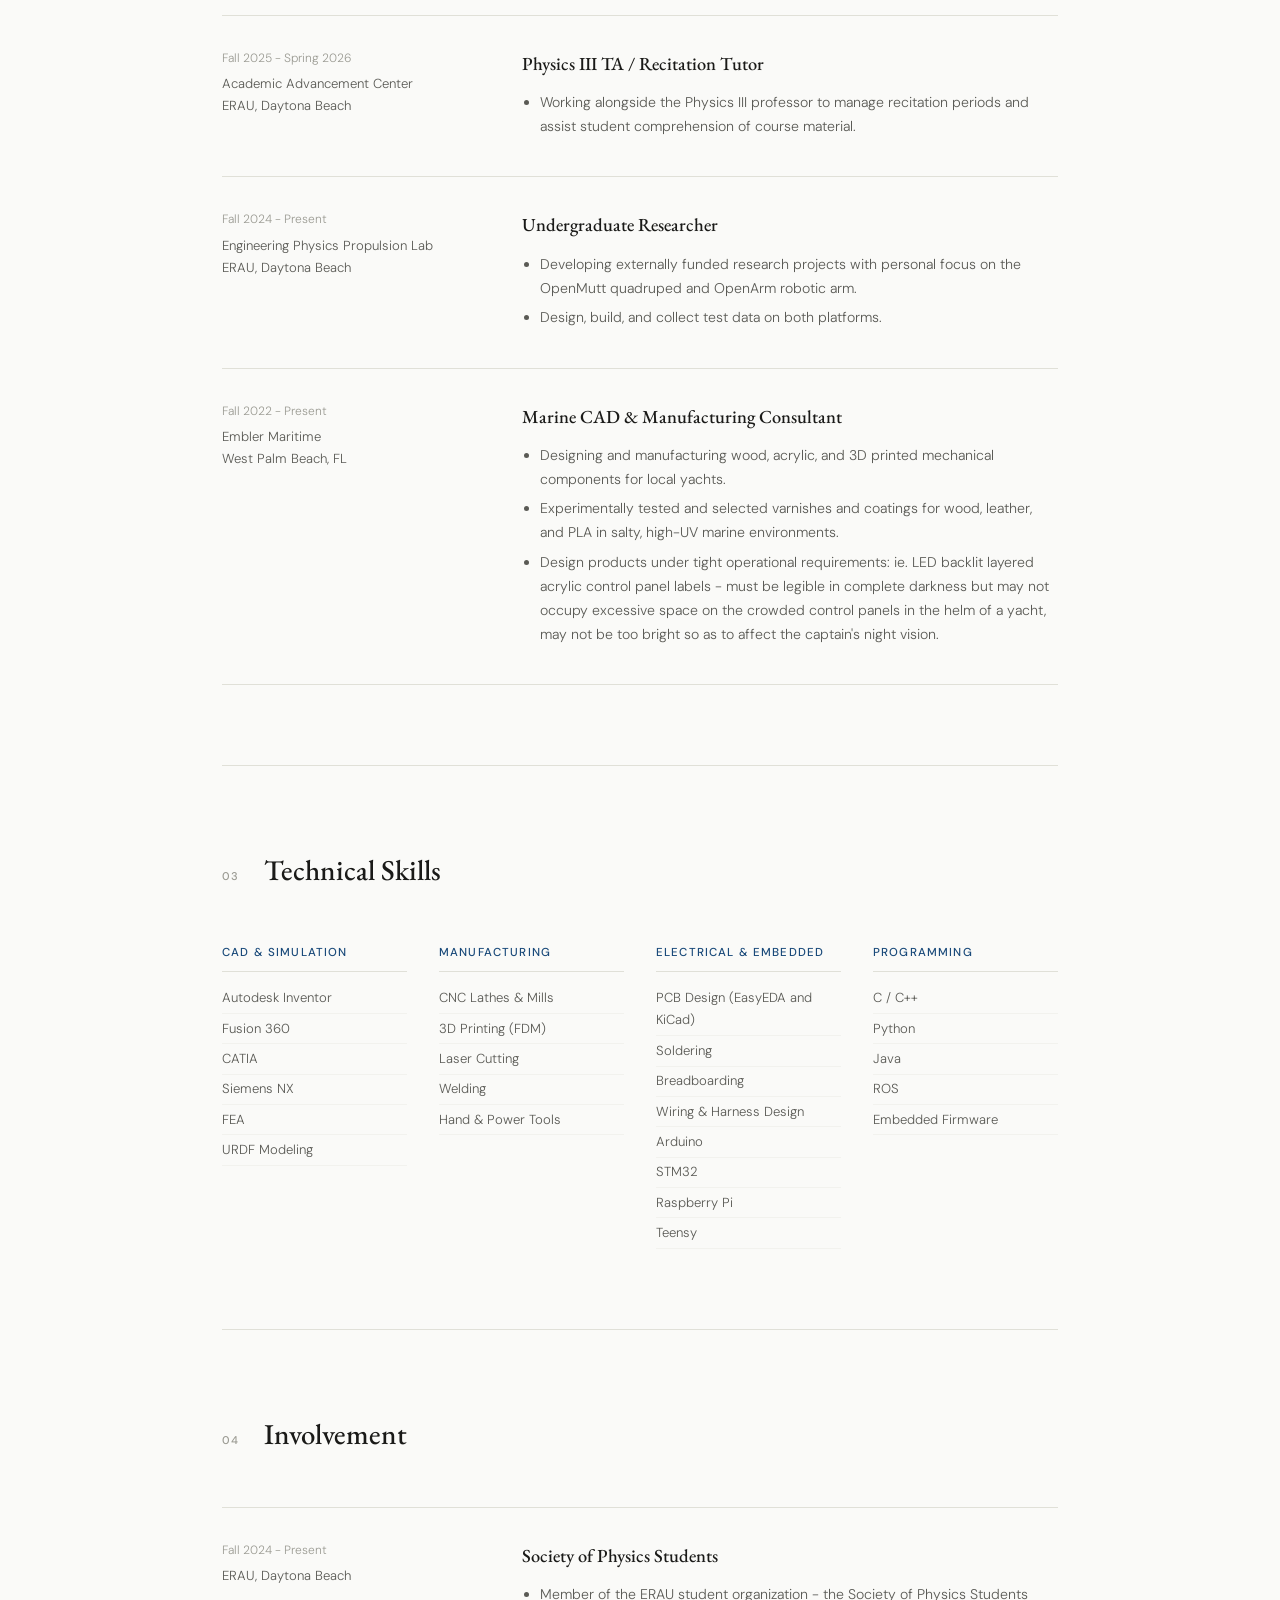
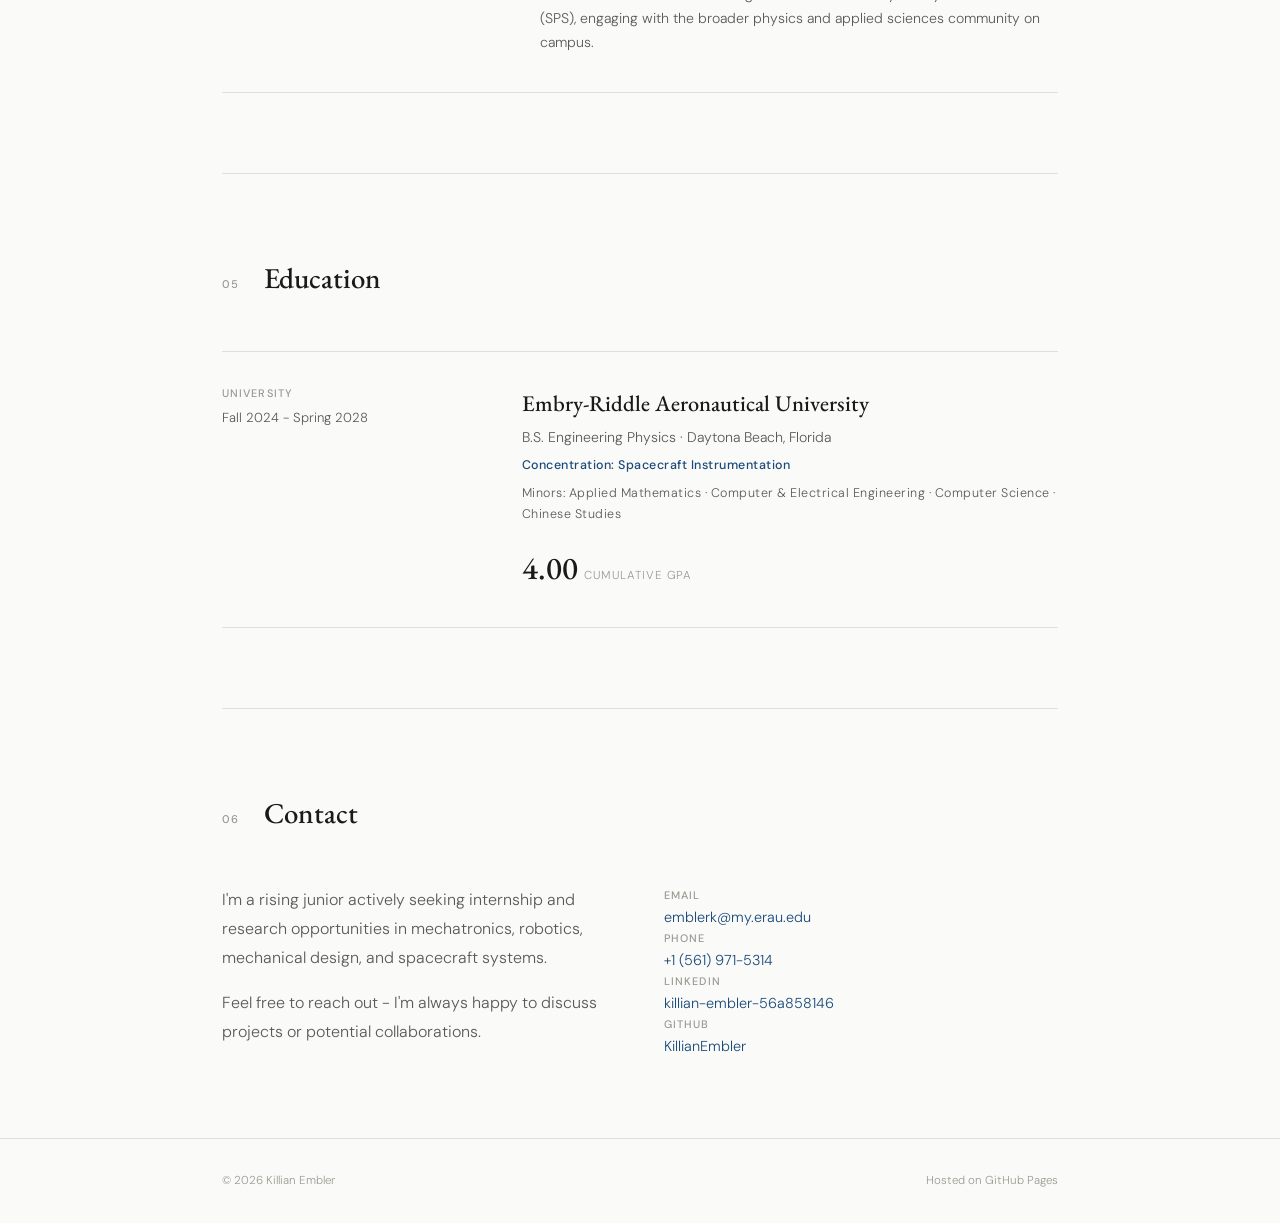
==== commit 38a0fe10: "Update index.html text and email updates" ====
--- a/index.html
+++ b/index.html
@@ -545,7 +545,13 @@
         </div>
       </div>
       <div class="project-right">
-        <p>Custom actuator testbed to analyze the torque tranmission and mechanical energy efficiencies under various load conditions. Can determine stall torque, nominal torque, torque transmission efifciency, and mechanical energy efficency via the recording of output of the DYN-210 dynamometer and motor controller outputs while experiencing a static or dynamic load on the output shaft.</p>
+        <p>
+          Custom actuator testbed to analyze the torque transmission and mechanical energy efficiencies under various load conditions. It serves to determine stall torque, nominal torque, torque 
+          transmission efficiency, and mechanical energy efficiency via the recording of output of the DYN-210 dynamometer and motor controller outputs while experiencing a static or dynamic load 
+          on the output shaft. My role in this project was in the initial mechanical design of the test bed, the setup of a microcontroller with adequate voltage dividers and pullup resistors to 
+          receive the output signals of the sensor, and the formulation of an experimental procedure around evaluating the capabilities of a custom gearbox. I additionally performed all the required 
+          signal interpretation and analysis via Arduino code, Excel, and MATLAB.
+        </p>
         <div class="gallery" data-gallery="testbed" data-max="5" data-images='[
           "images/Actuator Testbed/testbed.jpg"
         ]'></div>
@@ -568,7 +574,7 @@
       <div class="exp-right">
         <h3>Chief Technical Officer &amp; Technical Co-Founder</h3>
         <ul>
-          <li>Co-founded a 15-person aerospace startup developing fully integrated flight computers for rocketry and embedded applications - distinct from breakout-board solutions by featuring an internal MCU with all supporting architecture on a single board.</li>
+          <li>Co-founded a 15-person aerospace startup developing fully integrated flight computers for small to medium scale rocketry to lower the barrier of entry into intelligent rocketry.</li>
           <li>Personally designed the flight computer PCB, developed and tested multiple prior hardware iterations that led to the current design, and wrote a large portion of the firmware and software.</li>
           <li>Leading development of a designated OS and program installer application to significantly simplify sensor interfacing and configuration.</li>
           <li>Responsible for mechanical design of rocketry platforms used as testbeds for the flight computer systems.</li>
@@ -585,7 +591,7 @@
       <div class="exp-right">
         <h3>Employed Undergraduate Researcher &amp; Project Lead</h3>
         <ul>
-          <li>Developing robot-human interactive control interfaces, focusing on the LECTER full lower limb and hip isolated exoskeleton programs.</li>
+          <li>Developing robot-human interactive control interfaces, with focus upon the LECTER full lower limb and Hip Isolated Exoskeleton programs.</li>
           <li>Undergraduate Project Lead for the hip isolated exoskeleton - submitted grant requests and maintain weekly documentation for the overseeing professor.</li>
         </ul>
       </div>
@@ -628,6 +634,10 @@
         <ul>
           <li>Designing and manufacturing wood, acrylic, and 3D printed mechanical components for local yachts.</li>
           <li>Experimentally tested and selected varnishes and coatings for wood, leather, and PLA in salty, high-UV marine environments.</li>
+          <li>
+            Design products under tight operational requirements: ie. LED backlit layered acrylic control panel labels - must be legible in complete darkness but may not occupy excessive 
+            space on the crowded control panels in the helm of a yacht, may not be too bright so as to affect the captain's night vision.
+          </li>
         </ul>
       </div>
     </div>
@@ -657,7 +667,7 @@
       <div class="skill-group">
         <h4>Electrical &amp; Embedded</h4>
         <ul>
-          <li>PCB Design (EasyEDA)</li><li>Soldering</li>
+          <li>PCB Design (EasyEDA and KiCad)</li><li>Soldering</li>
           <li>Breadboarding</li><li>Wiring &amp; Harness Design</li>
           <li>Arduino</li><li>STM32</li>
           <li>Raspberry Pi</li><li>Teensy</li>
@@ -680,13 +690,13 @@
     </div>
     <div class="exp-item reveal" style="border-top: 1px solid var(--rule);">
       <div>
-        <div class="exp-date">Fall 2024 — Present</div>
+        <div class="exp-date">Fall 2024 - Present</div>
         <div class="exp-org">ERAU, Daytona Beach</div>
       </div>
       <div class="exp-right">
         <h3>Society of Physics Students</h3>
         <ul>
-          <li>Active member of the ERAU chapter of the national Society of Physics Students (SPS), engaging with the broader physics and applied sciences community on campus.</li>
+          <li>Member of the ERAU student organization - the Society of Physics Students (SPS), engaging with the broader physics and applied sciences community on campus.</li>
         </ul>
       </div>
     </div>
@@ -728,8 +738,7 @@
       <div class="contact-details">
         <div>
           <div class="contact-label">Email</div>
-          <div class="contact-val"><a href="/cdn-cgi/l/email-protection#c7a2aaa5aba2b5ac87aabee9a2b5a6b2e9a2a3b2"><span class="__cf_email__" data-cfemail="e6838b848a83948da68b9fc883948793c8838293">[email&#160;protected]</span></a></div>
-        </div>
+          <div class="contact-val"><a href="mailto:emblerk&#64;my.erau.edu">emblerk&#64;my.erau.edu</a></div>
         <div>
           <div class="contact-label">Phone</div>
           <div class="contact-val"><a href="tel:+15619715314">+1 (561) 971-5314</a></div>
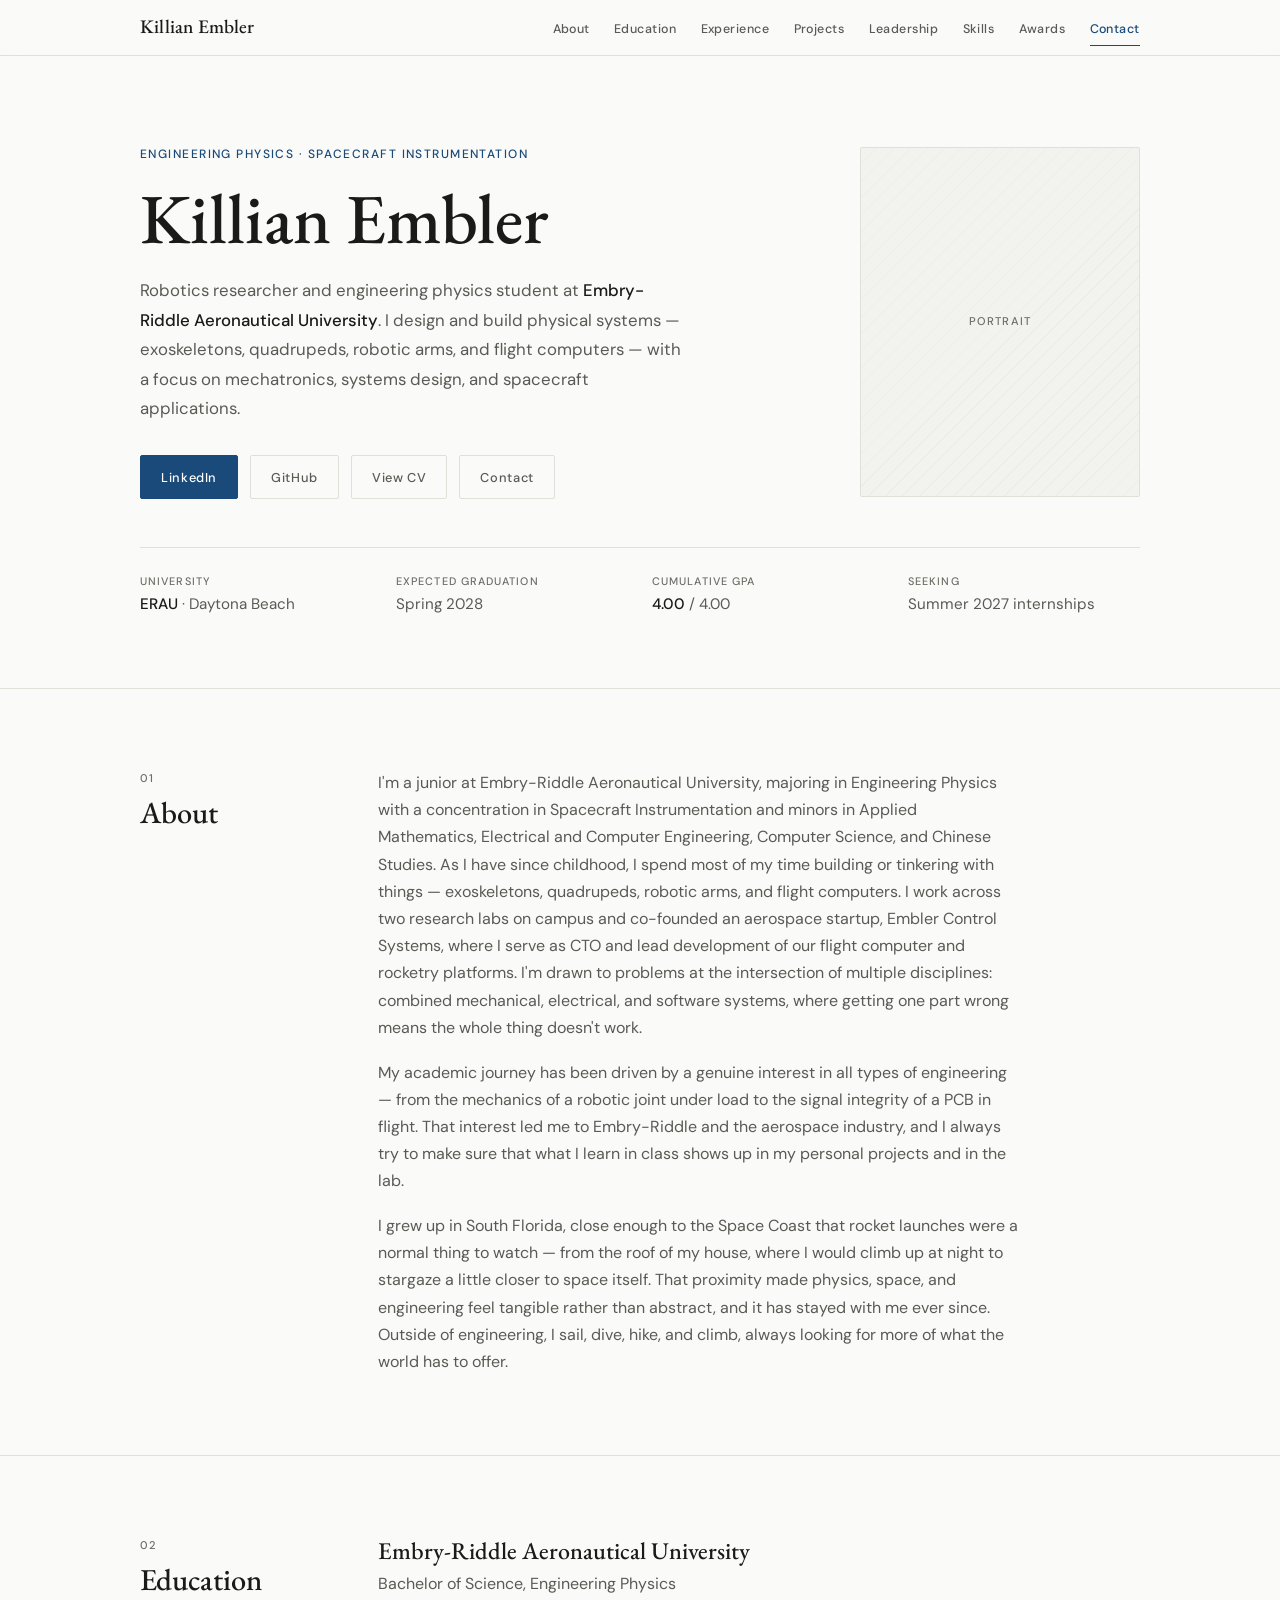
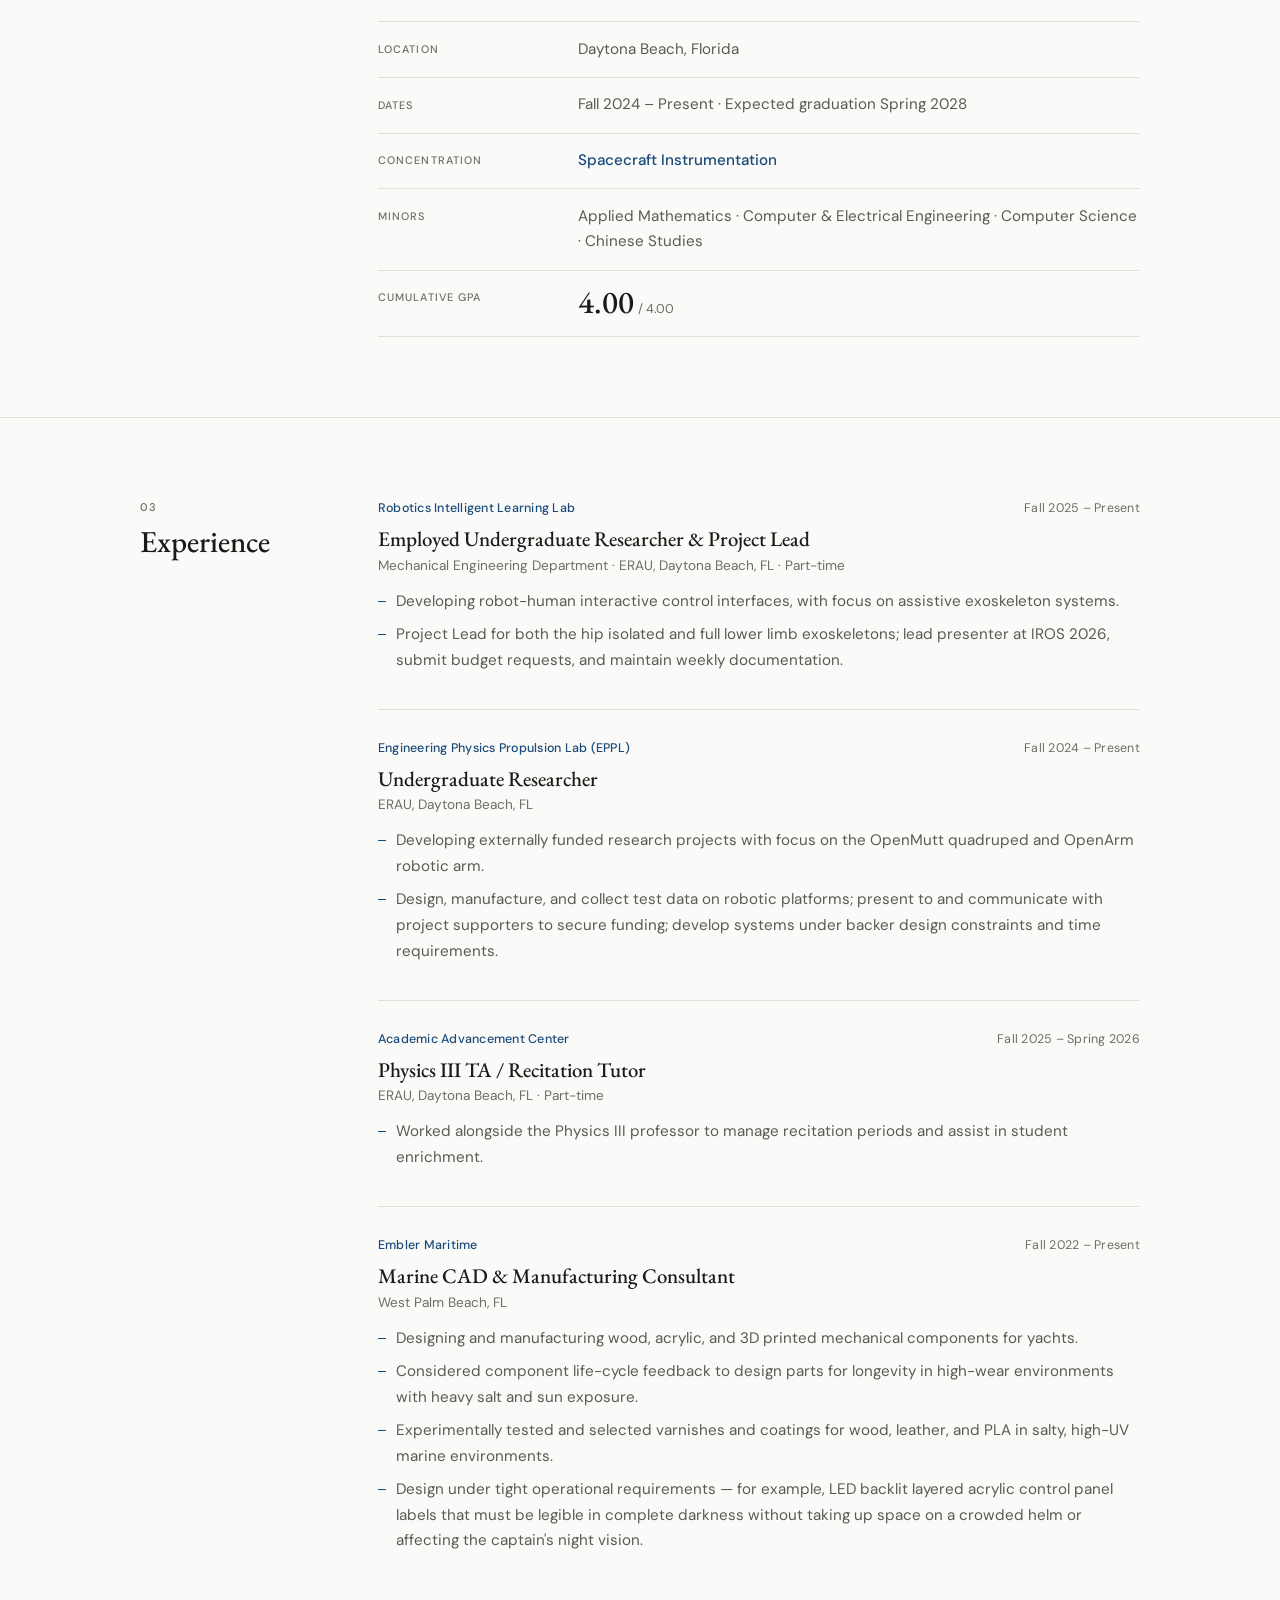
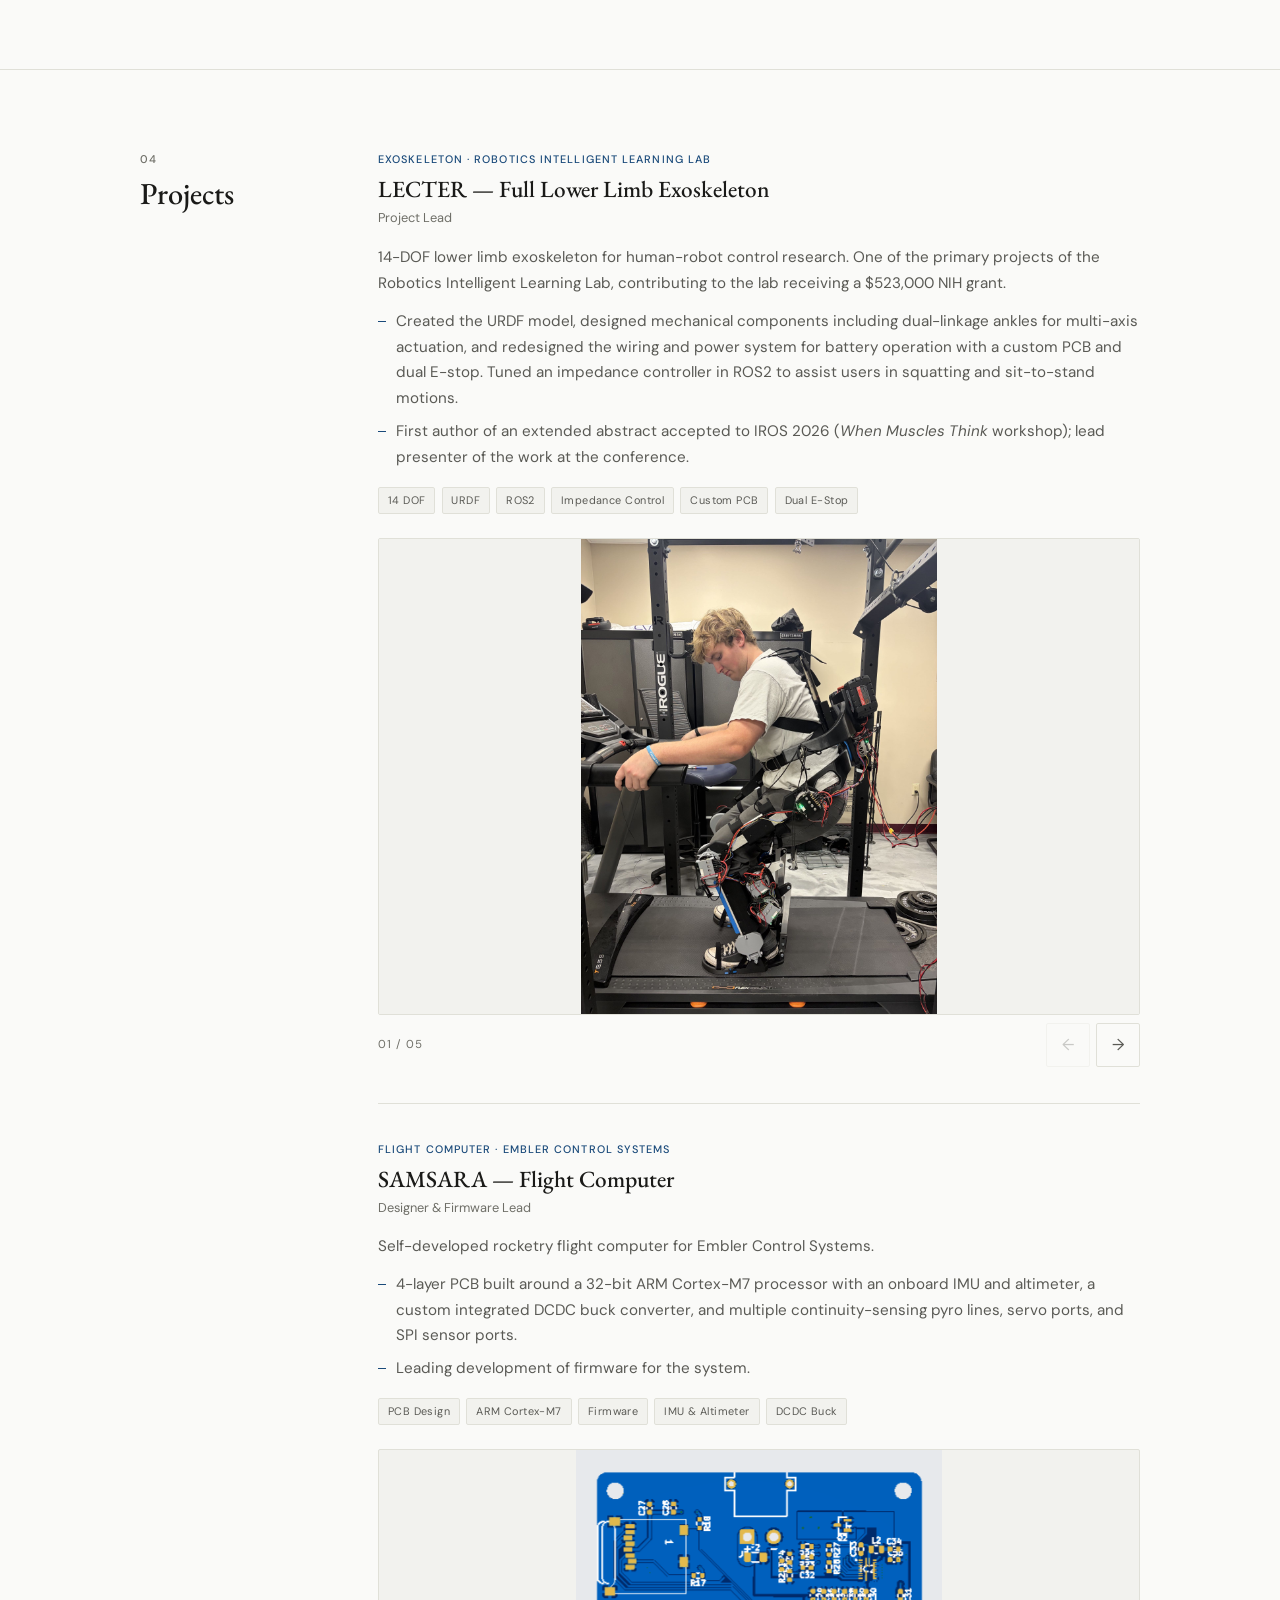
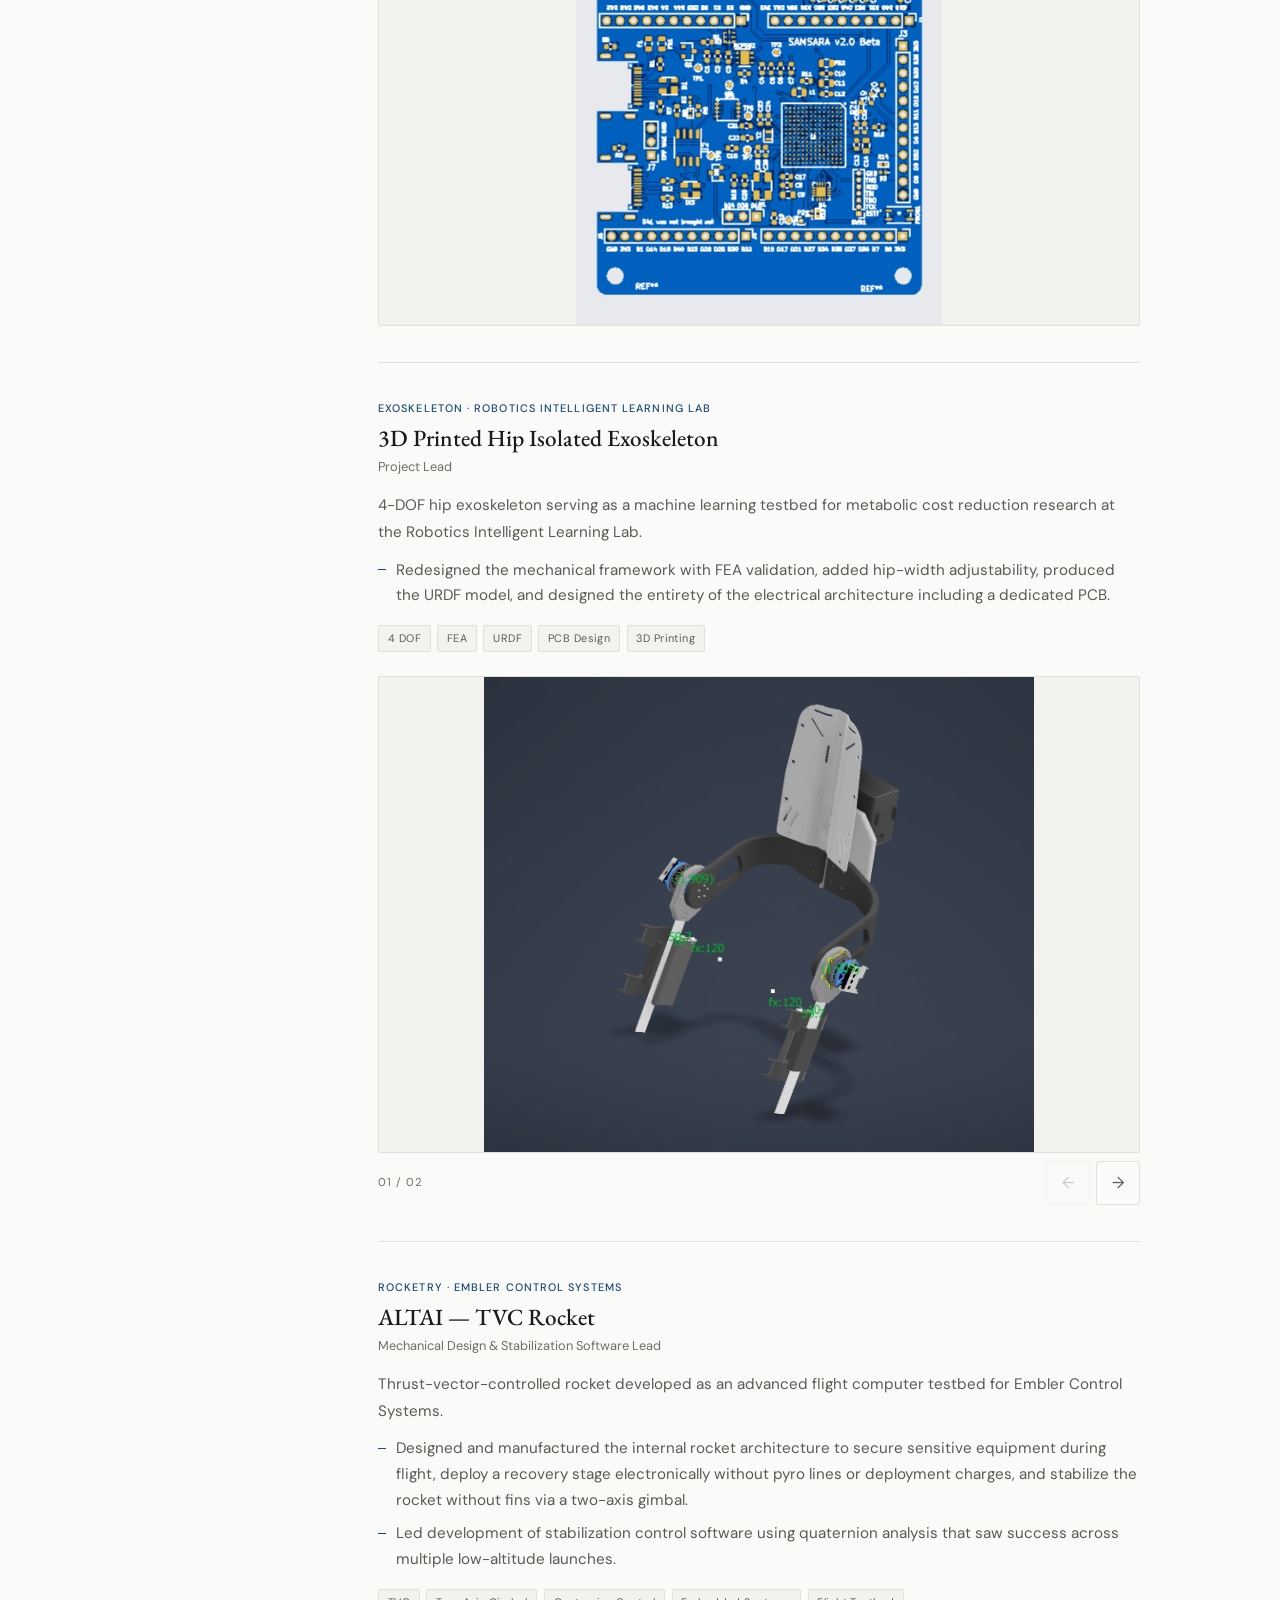
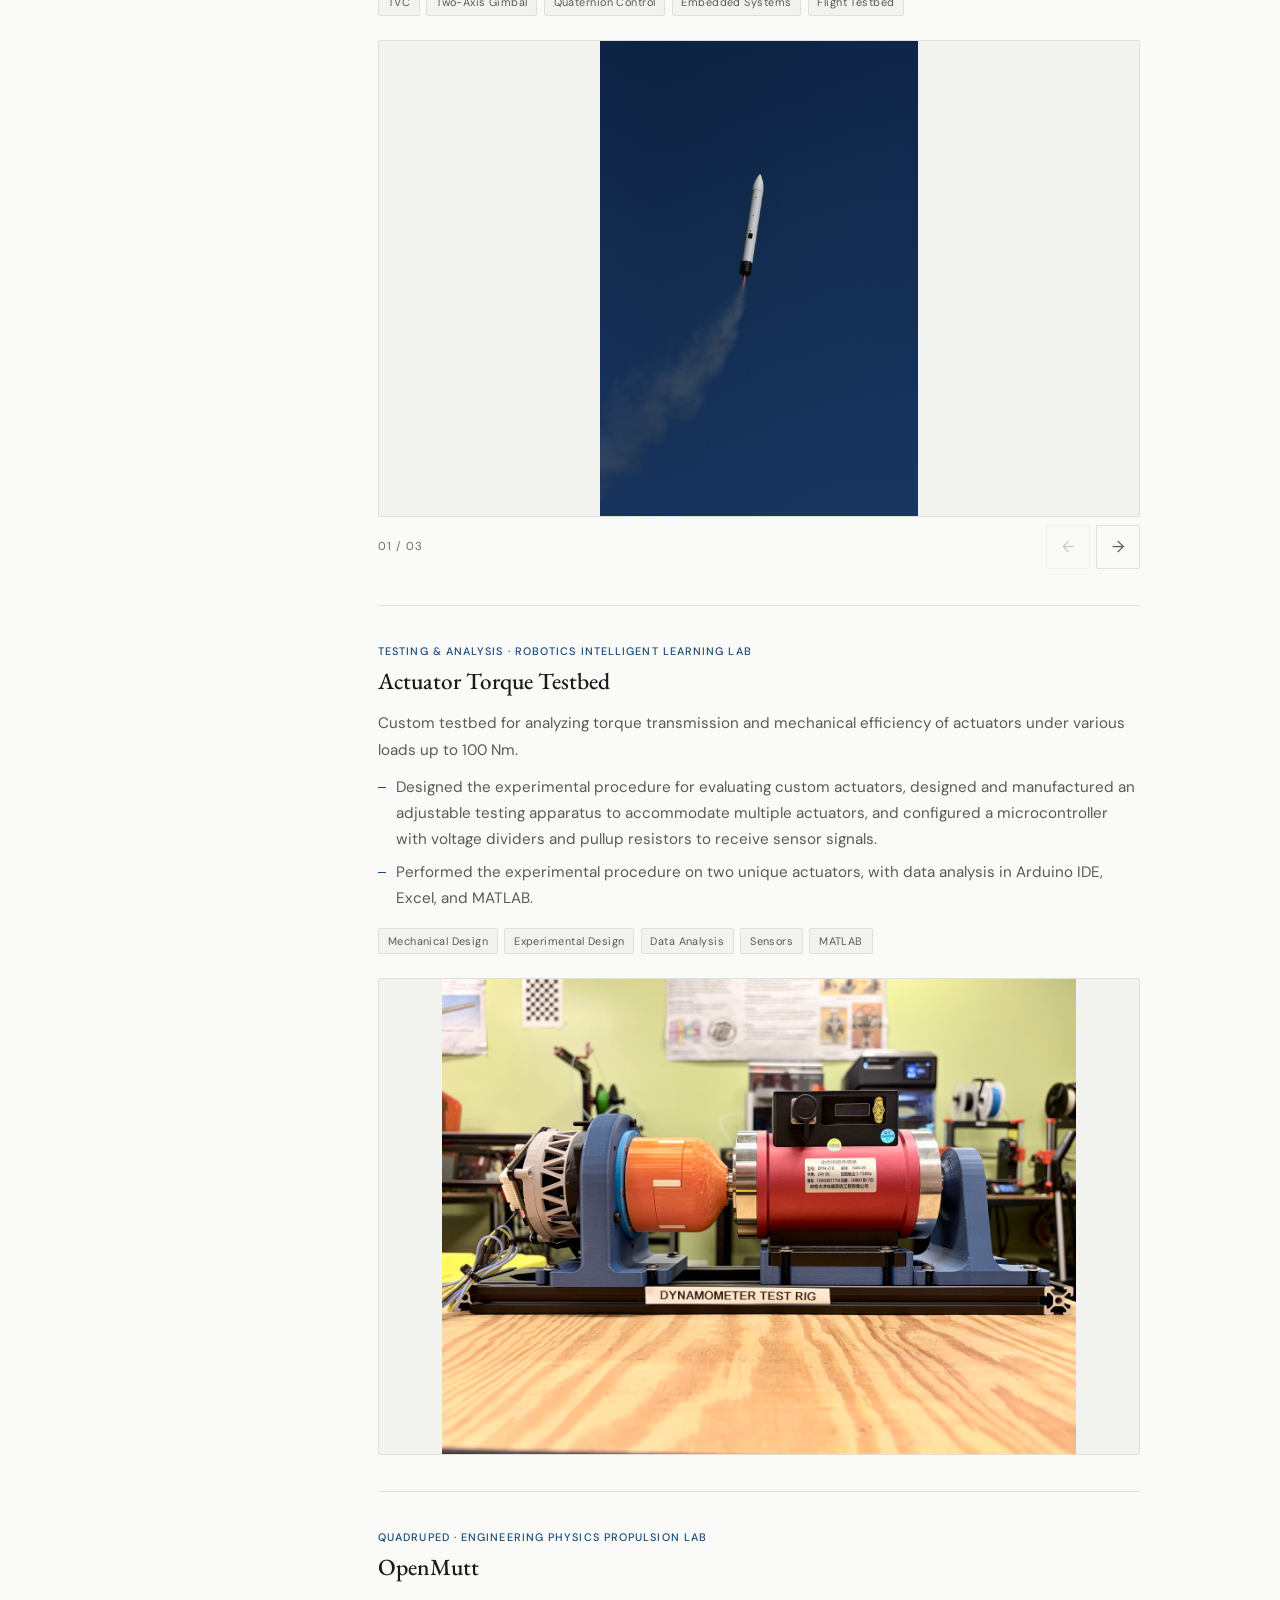
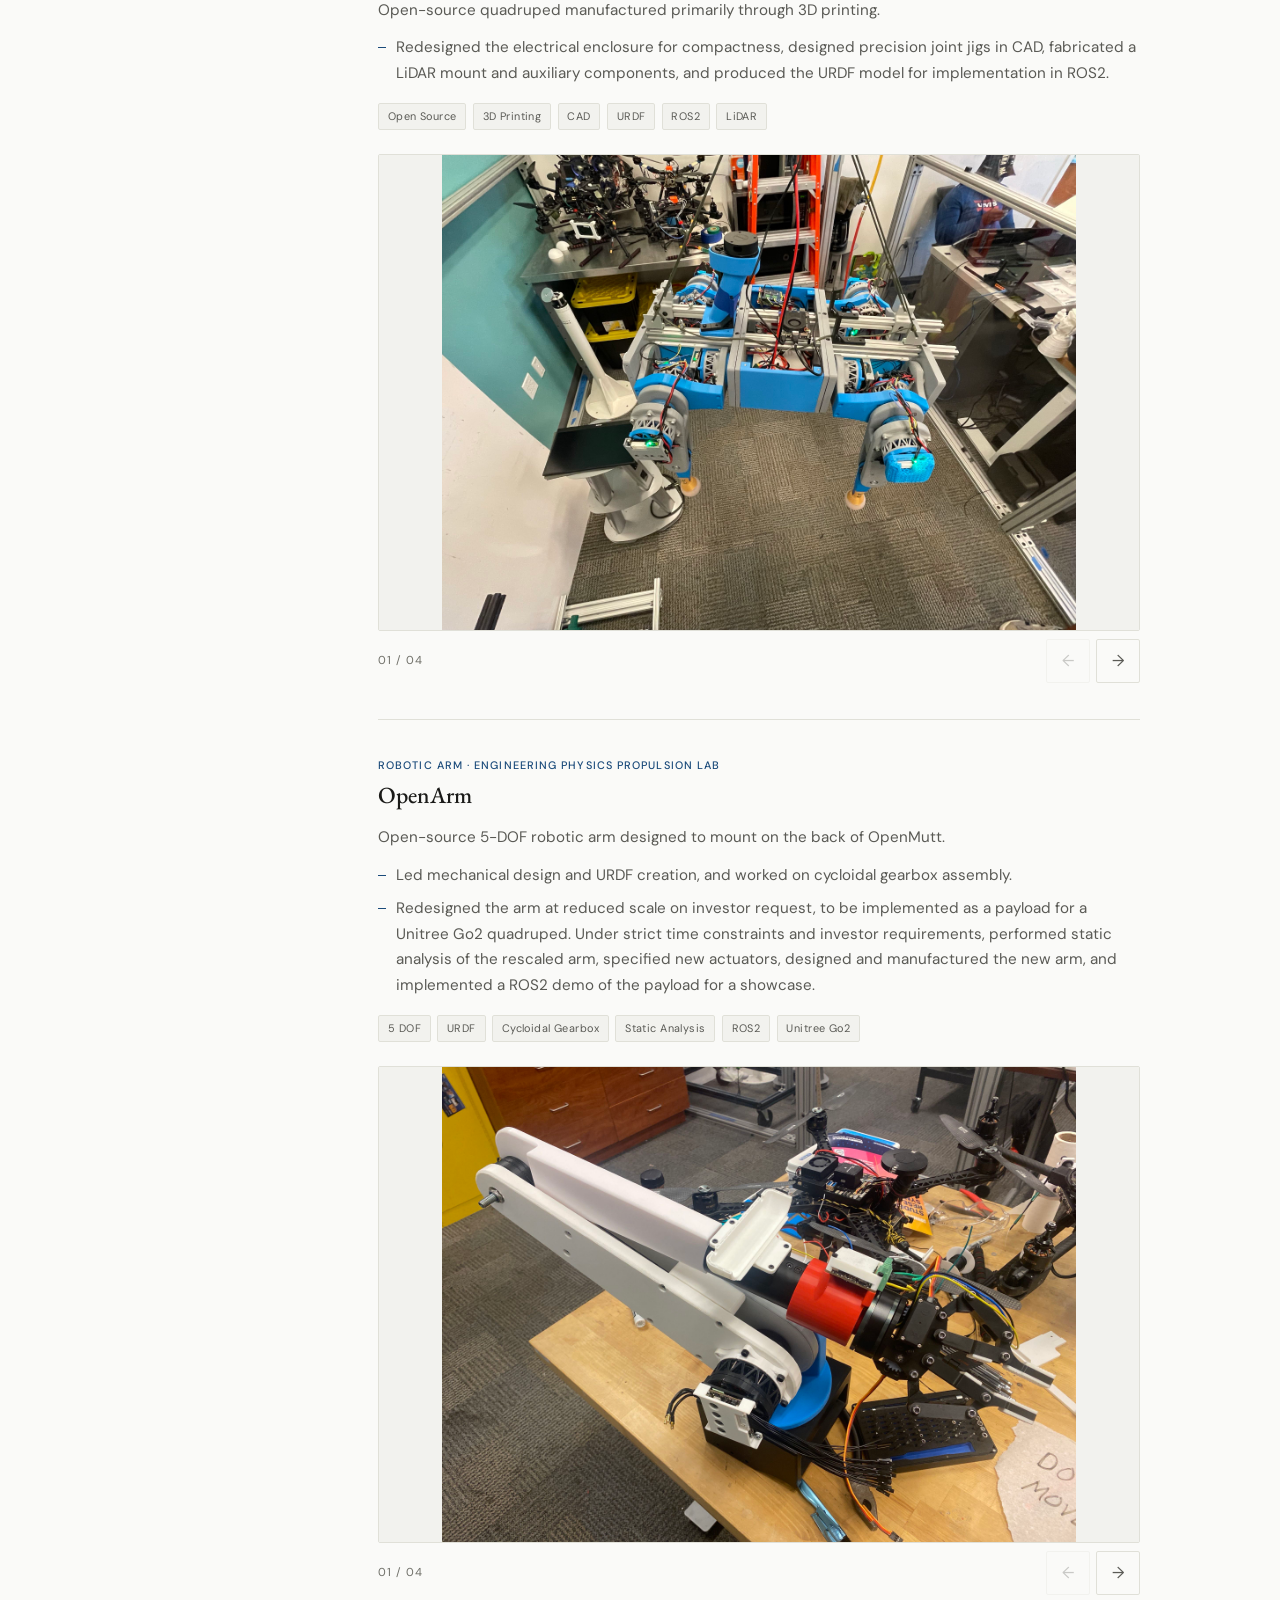
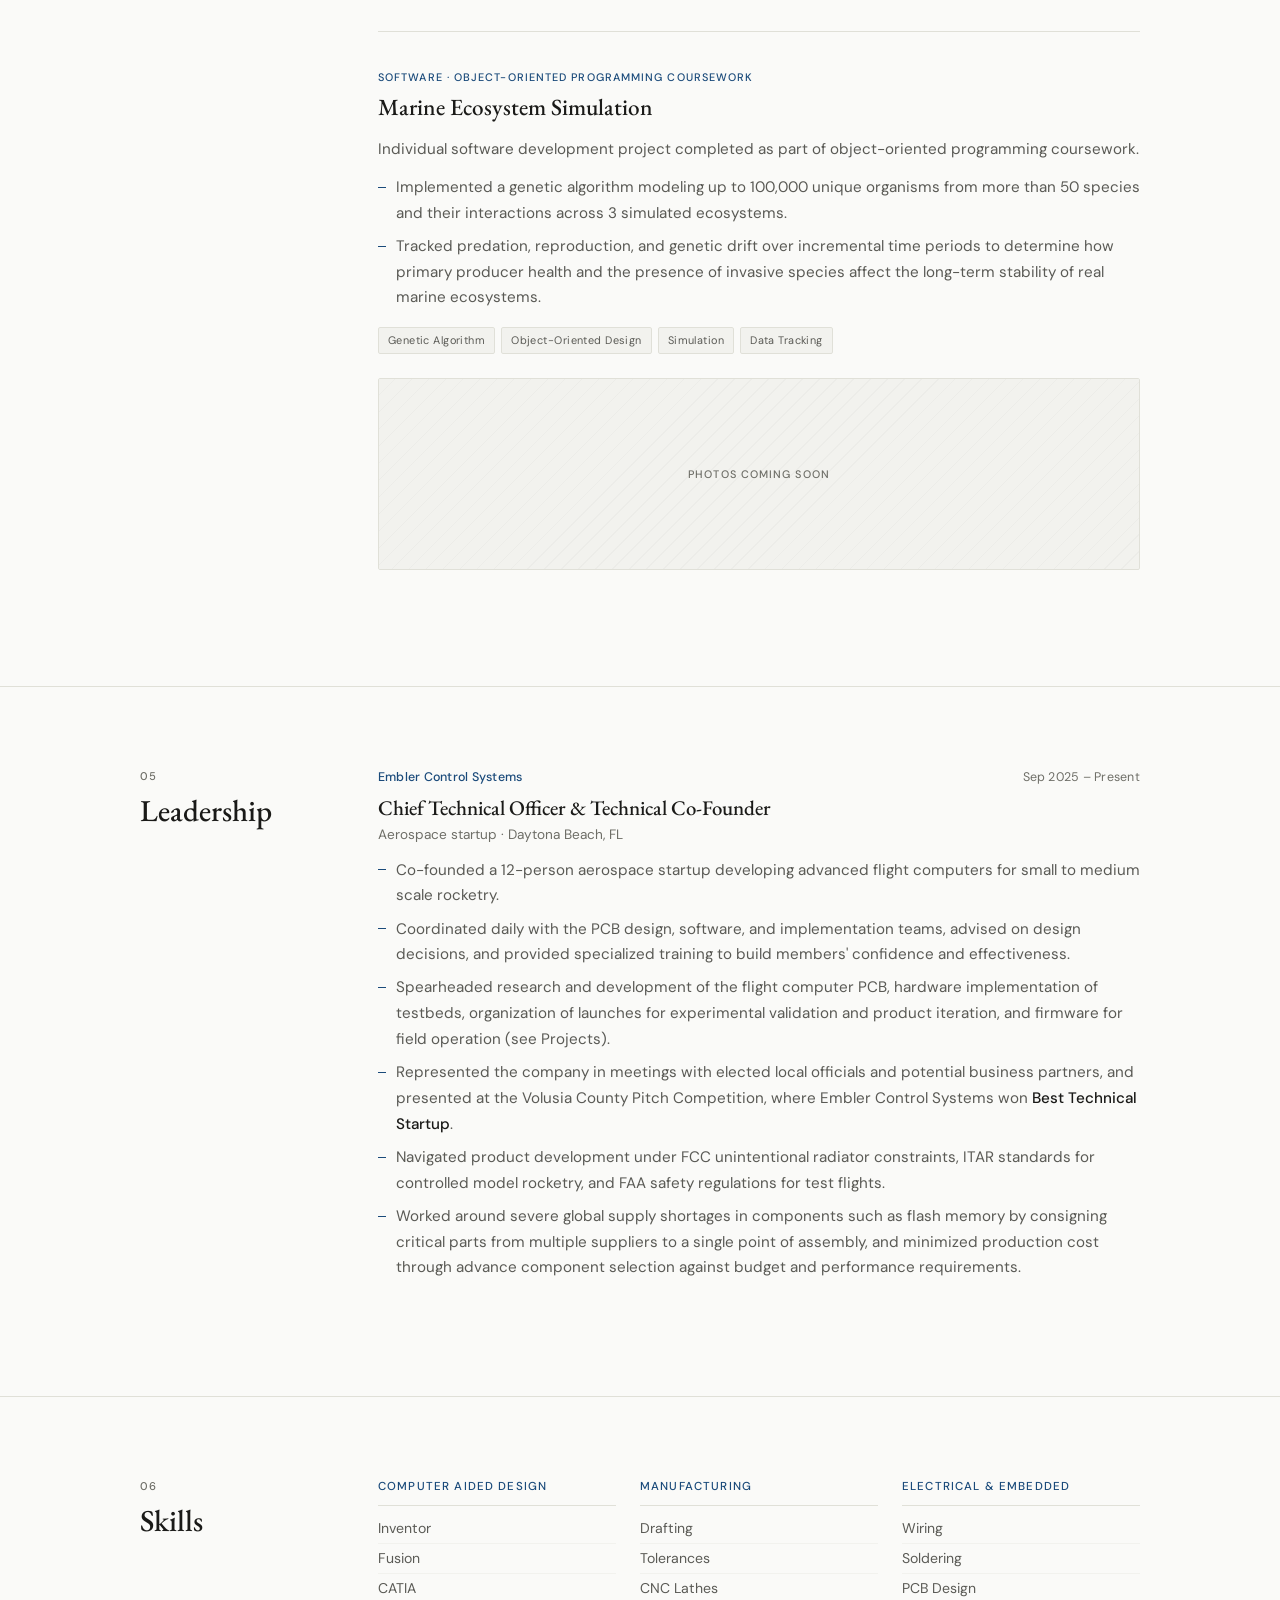
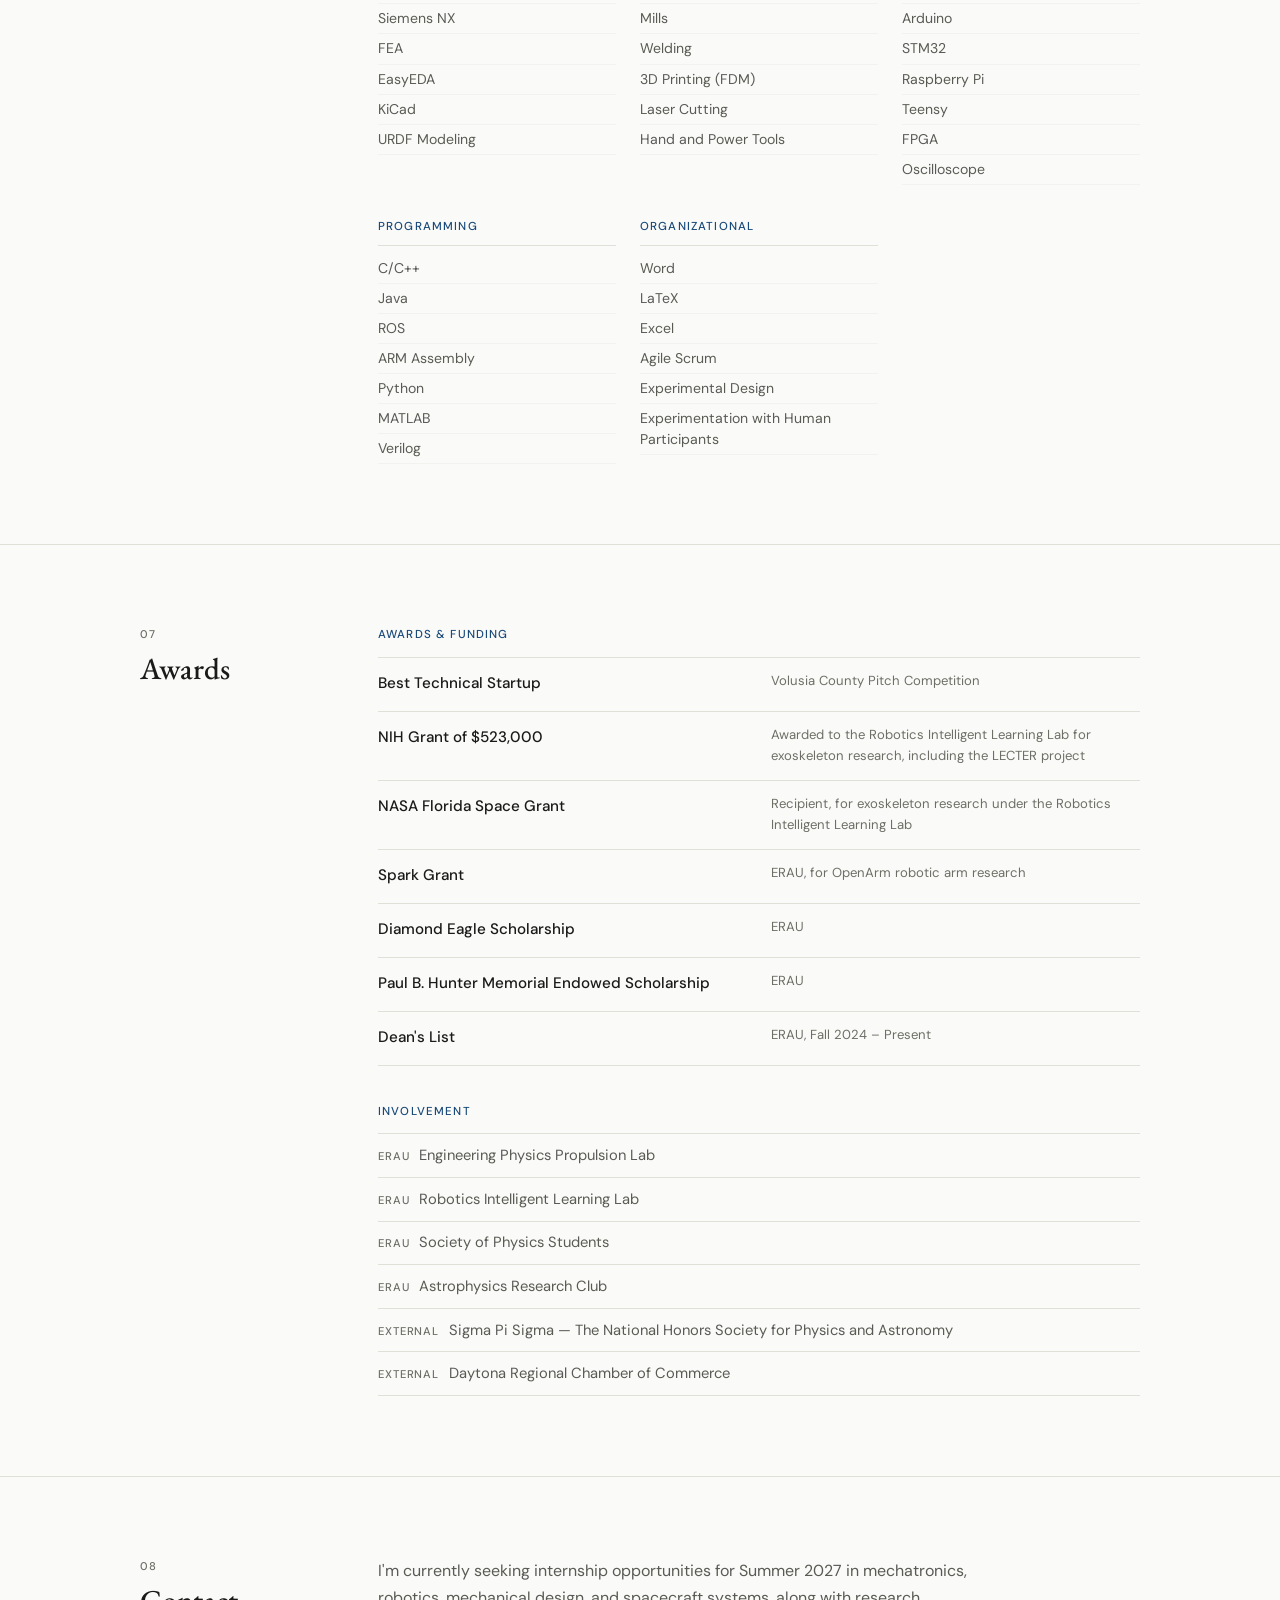
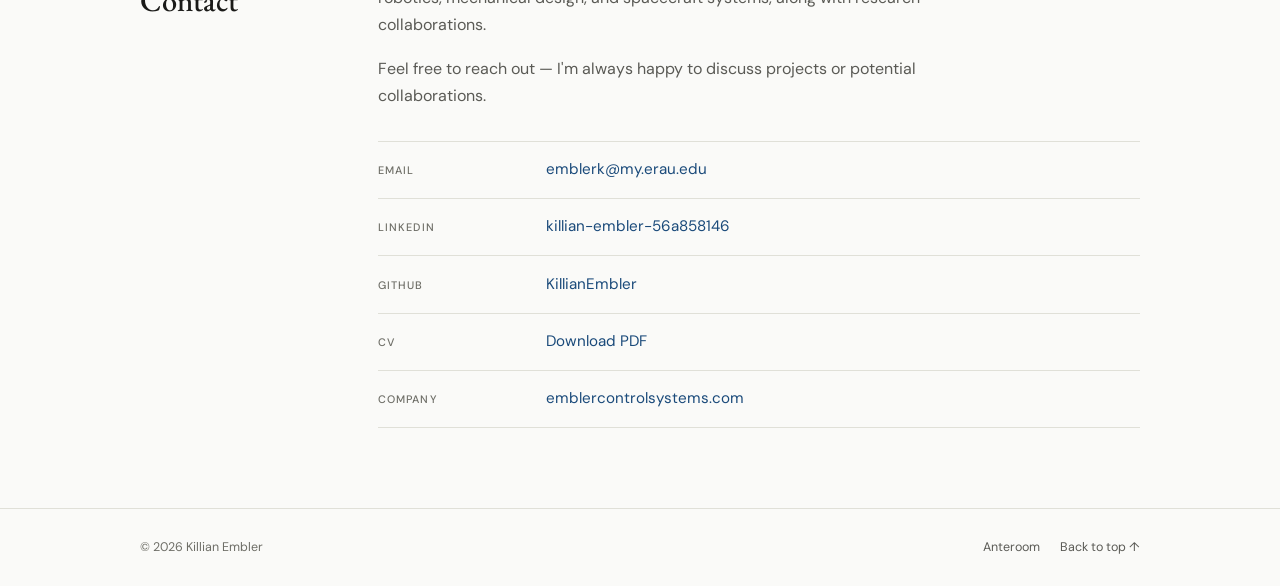
==== commit 2bf9687e: "Add files via upload" ====
--- a/index.html
+++ b/index.html
@@ -1,898 +1,477 @@
 <!DOCTYPE html>
 <html lang="en">
 <head>
-  <meta charset="UTF-8"/>
-  <meta name="viewport" content="width=device-width, initial-scale=1.0"/>
-  <title>Killian Embler - Engineering Physics</title>
-  <link href="https://fonts.googleapis.com/css2?family=EB+Garamond:ital,wght@0,400;0,500;0,600;1,400&family=DM+Sans:wght@300;400;500&display=swap" rel="stylesheet"/>
-  <style>
-    :root {
-      --bg: #fafaf8;
-      --ink: #1a1a18;
-      --mid: #5a5a55;
-      --light: #9a9a92;
-      --rule: #e0e0d8;
-      --accent: #1a4a7a;
-      --accent-warm: #8b3a1a;
-      --surface: #f2f2ee;
-    }
-
-    *, *::before, *::after { box-sizing: border-box; margin: 0; padding: 0; }
-    html { scroll-behavior: smooth; }
-
-    body {
-      background: var(--bg);
-      color: var(--ink);
-      font-family: 'DM Sans', sans-serif;
-      font-weight: 300;
-      line-height: 1.7;
-      font-size: 15px;
-    }
-
-    /* ── NAV ── */
-    nav {
-      position: fixed; top: 0; left: 0; right: 0; z-index: 100;
-      background: rgba(250,250,248,0.92);
-      backdrop-filter: blur(8px);
-      border-bottom: 1px solid var(--rule);
-    }
-    nav .inner {
-      max-width: 900px; margin: 0 auto; padding: 0 2rem;
-      display: flex; align-items: center; justify-content: space-between;
-      height: 52px;
-    }
-    .nav-name {
-      font-family: 'EB Garamond', serif;
-      font-size: 1.1rem; font-weight: 500;
-      color: var(--ink); letter-spacing: 0.01em;
-    }
-    nav ul { list-style: none; display: flex; gap: 2rem; }
-    nav a {
-      font-size: 0.78rem; font-weight: 400;
-      color: var(--mid); text-decoration: none;
-      letter-spacing: 0.04em;
-      transition: color 0.2s;
-    }
-    nav a:hover { color: var(--accent); }
-
-    /* ── LAYOUT ── */
-    .page { max-width: 900px; margin: 0 auto; padding: 0 2rem; }
-
-    /* ── HERO ── */
-    #hero { padding: 9rem 0 5rem; border-bottom: 1px solid var(--rule); }
-    .hero-eyebrow {
-      font-size: 0.75rem; font-weight: 400;
-      letter-spacing: 0.12em; text-transform: uppercase;
-      color: var(--accent); margin-bottom: 1.25rem;
-    }
-    h1 {
-      font-family: 'EB Garamond', serif;
-      font-size: clamp(2.8rem, 5vw, 4.2rem);
-      font-weight: 500; line-height: 1.1;
-      color: var(--ink); margin-bottom: 1.5rem;
-    }
-    .hero-body {
-      max-width: 560px;
-      font-size: 1rem; color: var(--mid); line-height: 1.75;
-      margin-bottom: 2.5rem;
-    }
-    .hero-body strong { color: var(--ink); font-weight: 500; }
-    .hero-links { display: flex; gap: 1rem; flex-wrap: wrap; }
-    .link-btn {
-      display: inline-block;
-      padding: 0.55rem 1.25rem;
-      font-size: 0.78rem; font-weight: 500;
-      letter-spacing: 0.05em;
-      text-decoration: none;
-      border-radius: 2px;
-      transition: all 0.2s;
-    }
-    .link-primary { background: var(--accent); color: #fff; }
-    .link-primary:hover { background: #123660; }
-    .link-ghost { border: 1px solid var(--rule); color: var(--mid); }
-    .link-ghost:hover { border-color: var(--accent); color: var(--accent); }
-
-    .hero-meta { margin-top: 3rem; display: flex; gap: 3rem; flex-wrap: wrap; }
-    .meta-label {
-      font-size: 0.68rem; font-weight: 500;
-      letter-spacing: 0.1em; text-transform: uppercase;
-      color: var(--light); margin-bottom: 0.2rem;
-    }
-    .meta-val { font-size: 0.9rem; color: var(--mid); }
-    .meta-val strong { color: var(--ink); font-weight: 500; }
-
-    /* ── SECTIONS ── */
-    section { padding: 5rem 0; border-bottom: 1px solid var(--rule); }
-    section:last-of-type { border-bottom: none; }
-    .section-header { display: flex; align-items: baseline; gap: 1.5rem; margin-bottom: 3rem; }
-    .section-num {
-      font-size: 0.7rem; font-weight: 500;
-      letter-spacing: 0.12em; text-transform: uppercase; color: var(--light);
-    }
-    h2 {
-      font-family: 'EB Garamond', serif;
-      font-size: 1.8rem; font-weight: 500; color: var(--ink);
-    }
-
-    /* ── PROJECTS ── */
-    .project-item {
-      padding: 2rem 0; border-top: 1px solid var(--rule);
-      display: grid; grid-template-columns: 1fr 2fr;
-      gap: 2rem; align-items: start;
-    }
-    .project-item:last-child { border-bottom: 1px solid var(--rule); }
-    .project-tag {
-      font-size: 0.68rem; font-weight: 500;
-      letter-spacing: 0.1em; text-transform: uppercase;
-      color: var(--accent); margin-bottom: 0.4rem;
-    }
-    .project-item h3 {
-      font-family: 'EB Garamond', serif;
-      font-size: 1.2rem; font-weight: 500;
-      color: var(--ink); line-height: 1.3; margin-bottom: 0.5rem;
-    }
-    .project-pills { display: flex; flex-wrap: wrap; gap: 0.35rem; margin-top: 0.75rem; }
-    .pill {
-      font-size: 0.65rem; font-weight: 400;
-      letter-spacing: 0.04em; color: var(--mid);
-      border: 1px solid var(--rule);
-      padding: 0.15rem 0.5rem; border-radius: 2px;
-      background: var(--surface);
-    }
-    .project-right p { font-size: 0.9rem; color: var(--mid); line-height: 1.75; }
-
-    /* ── IMAGE GALLERY ── */
-    .gallery {
-      margin-top: 1rem;
-      position: relative;
-    }
-    .gallery-viewport {
-      width: 100%; aspect-ratio: 16/9;
-      background: var(--surface);
-      border: 1px solid var(--rule);
-      border-radius: 2px;
-      overflow: hidden;
-      position: relative;
-    }
-    .gallery-slides {
-      display: flex;
-      width: 100%; height: 100%;
-      transition: transform 0.35s ease;
-    }
-    .gallery-slide {
-      min-width: 100%; height: 100%;
-      display: flex; align-items: center; justify-content: center;
-      background: var(--surface);
-      position: relative;
-    }
-    .gallery-slide img {
-      width: 100%;
-      height: 100%;
-      object-fit: contain;
-      background: #000;
-    }
-    .gallery-slide .slide-placeholder {
-      display: flex; flex-direction: column;
-      align-items: center; justify-content: center;
-      gap: 0.75rem; width: 100%; height: 100%;
-      font-size: 0.72rem; color: var(--light);
-      letter-spacing: 0.08em; text-transform: uppercase;
-      background: var(--surface);
-    }
-    .slide-placeholder svg {
-      width: 32px; height: 32px; opacity: 0.4; color: var(--light);
-    }
-    .slide-placeholder .placeholder-add-btn {
-      font-size: 0.7rem; color: var(--accent);
-      background: none; border: 1px solid var(--rule);
-      padding: 0.3rem 0.9rem; border-radius: 2px;
-      cursor: pointer; font-family: inherit; transition: all 0.2s;
-      margin-top: 0.25rem;
-    }
-    .slide-placeholder .placeholder-add-btn:hover {
-      border-color: var(--accent); background: rgba(26,74,122,0.06);
-    }
-
-    /* Gallery nav arrows */
-    .gallery-btn {
-      position: absolute; top: 50%; transform: translateY(-50%);
-      width: 32px; height: 32px;
-      background: rgba(250,250,248,0.92);
-      border: 1px solid var(--rule);
-      border-radius: 2px;
-      display: flex; align-items: center; justify-content: center;
-      cursor: pointer; z-index: 2;
-      font-size: 0.8rem; color: var(--mid);
-      transition: all 0.2s;
-      line-height: 1;
-    }
-    .gallery-btn:hover { border-color: var(--accent); color: var(--accent); }
-    .gallery-btn.prev { left: 8px; }
-    .gallery-btn.next { right: 8px; }
-    .gallery-btn:disabled { opacity: 0.25; cursor: default; }
-    .gallery-btn:disabled:hover { border-color: var(--rule); color: var(--mid); }
-
-    /* Dots */
-    .gallery-dots {
-      display: flex; justify-content: center; gap: 0.4rem;
-      margin-top: 0.6rem;
-    }
-    .gallery-dot {
-      width: 6px; height: 6px; border-radius: 50%;
-      background: var(--rule); border: none; padding: 0;
-      cursor: pointer; transition: background 0.2s;
-    }
-    .gallery-dot.active { background: var(--accent); }
-
-    /* Gallery footer bar */
-    .gallery-footer {
-      display: flex; align-items: center; justify-content: space-between;
-      margin-top: 0.5rem;
-    }
-    .gallery-counter {
-      font-size: 0.68rem; color: var(--light); letter-spacing: 0.06em;
-    }
-    .gallery-add-btn {
-      font-size: 0.7rem; color: var(--accent);
-      background: none; border: 1px solid var(--rule);
-      padding: 0.2rem 0.65rem; border-radius: 2px;
-      cursor: pointer; font-family: inherit; transition: all 0.2s;
-    }
-    .gallery-add-btn:hover { border-color: var(--accent); background: var(--surface); }
-
-    /* ── EXPERIENCE ── */
-    .exp-item {
-      padding: 2rem 0; border-top: 1px solid var(--rule);
-      display: grid; grid-template-columns: 1fr 2fr; gap: 2rem;
-    }
-    .exp-item:last-child { border-bottom: 1px solid var(--rule); }
-    .exp-date { font-size: 0.75rem; color: var(--light); margin-bottom: 0.3rem; }
-    .exp-org { font-size: 0.82rem; color: var(--mid); }
-    .exp-right h3 {
-      font-family: 'EB Garamond', serif;
-      font-size: 1.15rem; font-weight: 500;
-      color: var(--ink); margin-bottom: 0.75rem;
-    }
-    .exp-right ul { padding-left: 1.1rem; }
-    .exp-right li { font-size: 0.88rem; color: var(--mid); line-height: 1.7; margin-bottom: 0.35rem; }
-
-    /* ── SKILLS ── */
-    .skills-grid { display: grid; grid-template-columns: repeat(4, 1fr); gap: 2rem; }
-    .skill-group h4 {
-      font-size: 0.72rem; font-weight: 500;
-      letter-spacing: 0.1em; text-transform: uppercase;
-      color: var(--accent); margin-bottom: 0.75rem;
-      padding-bottom: 0.5rem; border-bottom: 1px solid var(--rule);
-    }
-    .skill-group ul { list-style: none; }
-    .skill-group li {
-      font-size: 0.82rem; color: var(--mid);
-      padding: 0.22rem 0; border-bottom: 1px solid var(--surface);
-    }
-
-    /* ── EDUCATION ── */
-    .edu-block {
-      display: grid; grid-template-columns: 1fr 2fr; gap: 2rem;
-      padding: 2rem 0; border-top: 1px solid var(--rule); border-bottom: 1px solid var(--rule);
-    }
-    .edu-school-label {
-      font-size: 0.68rem; font-weight: 500;
-      letter-spacing: 0.1em; text-transform: uppercase;
-      color: var(--light); margin-bottom: 0.25rem;
-    }
-    .edu-dates { font-size: 0.82rem; color: var(--mid); }
-    .edu-right h3 {
-      font-family: 'EB Garamond', serif;
-      font-size: 1.4rem; font-weight: 500; color: var(--ink); margin-bottom: 0.25rem;
-    }
-    .edu-degree { font-size: 0.88rem; color: var(--mid); margin-bottom: 0.3rem; }
-    .edu-conc { font-size: 0.78rem; color: var(--accent); font-weight: 500; letter-spacing: 0.04em; }
-    .edu-gpa-row { margin-top: 1rem; display: inline-flex; align-items: baseline; gap: 0.4rem; }
-    .edu-gpa-num {
-      font-family: 'EB Garamond', serif;
-      font-size: 2rem; font-weight: 500; color: var(--ink);
-    }
-    .edu-gpa-label { font-size: 0.72rem; color: var(--light); letter-spacing: 0.08em; text-transform: uppercase; }
-
-    /* ── CONTACT ── */
-    #contact { border-bottom: none; }
-    .contact-grid { display: grid; grid-template-columns: 1fr 1fr; gap: 3rem; }
-    .contact-intro { font-size: 1rem; color: var(--mid); line-height: 1.8; }
-    .contact-intro p + p { margin-top: 1rem; }
-    .contact-details { display: flex; flex-direction: column; gap: 1rem; }
-    .contact-label {
-      font-size: 0.68rem; font-weight: 500;
-      letter-spacing: 0.1em; text-transform: uppercase; color: var(--light);
-    }
-    .contact-val { font-size: 0.9rem; }
-    .contact-val a { color: var(--accent); text-decoration: none; transition: color 0.2s; }
-    .contact-val a:hover { color: var(--accent-warm); }
-
-    /* ── FOOTER ── */
-    footer { padding: 2rem 0; border-top: 1px solid var(--rule); font-size: 0.72rem; color: var(--light); }
-    footer .inner {
-      max-width: 900px; margin: 0 auto; padding: 0 2rem;
-      display: flex; justify-content: space-between; align-items: center;
-    }
-
-    /* ── REVEAL ── */
-    .reveal { opacity: 1; transform: none; transition: opacity 0.5s ease, transform 0.5s ease; }
-    .reveal.hidden { opacity: 0; transform: translateY(16px); }
-
-    @media (max-width: 680px) {
-      .project-item, .exp-item, .edu-block, .contact-grid { grid-template-columns: 1fr; }
-      .skills-grid { grid-template-columns: repeat(2, 1fr); }
-      nav ul { display: none; }
-    }
-  </style>
+  <meta charset="UTF-8">
+  <meta name="viewport" content="width=device-width, initial-scale=1, viewport-fit=cover">
+  <title>Killian Embler — Engineering Physics &amp; Robotics</title>
+  <meta name="description" content="Killian Embler — engineering physics student at Embry-Riddle Aeronautical University building exoskeletons, quadrupeds, robotic arms and flight computers. CTO of Embler Control Systems.">
+  <meta name="theme-color" content="#fafaf8">
+  <meta property="og:type" content="website">
+  <meta property="og:title" content="Killian Embler — Engineering Physics &amp; Robotics">
+  <meta property="og:description" content="Exoskeletons, quadrupeds, robotic arms and flight computers. Engineering Physics at Embry-Riddle; CTO of Embler Control Systems.">
+  <meta property="og:url" content="https://killianembler.github.io/">
+  <!-- Optional: add a 1200x630 image at images/og.jpg, then uncomment for rich link previews
+  <meta property="og:image" content="https://killianembler.github.io/images/og.jpg">
+  <meta name="twitter:card" content="summary_large_image">
+  -->
+  <link rel="icon" href="data:image/svg+xml,%3Csvg xmlns='http://www.w3.org/2000/svg' viewBox='0 0 32 32'%3E%3Crect width='32' height='32' rx='6' fill='%231a4a7a'/%3E%3Ctext x='16' y='22' font-family='Georgia,serif' font-size='17' text-anchor='middle' fill='white'%3EKE%3C/text%3E%3C/svg%3E">
+  <link rel="preconnect" href="https://fonts.googleapis.com">
+  <link rel="preconnect" href="https://fonts.gstatic.com" crossorigin>
+  <link href="https://fonts.googleapis.com/css2?family=EB+Garamond:ital,wght@0,400;0,500;0,600;1,400&amp;family=DM+Sans:wght@300;400;500&amp;display=swap" rel="stylesheet">
+  <link rel="stylesheet" href="styles.css">
+  <script>document.documentElement.classList.add('js');</script>
+  <script src="script.js" defer></script>
 </head>
-<body>
-
-<nav>
-  <div class="inner">
-    <div class="nav-name">Killian Embler</div>
+<body id="top">
+
+<a class="skip-link" href="#about">Skip to content</a>
+
+<!-- ═══════════ HEADER ═══════════ -->
+<header class="site-header">
+  <div class="wrap header-inner">
+    <a class="brand" href="#top">Killian Embler</a>
+    <nav class="nav-desktop" aria-label="Primary">
+      <ul>
+        <li><a href="#about">About</a></li>
+        <li><a href="#education">Education</a></li>
+        <li><a href="#experience">Experience</a></li>
+        <li><a href="#projects">Projects</a></li>
+        <li><a href="#leadership">Leadership</a></li>
+        <li><a href="#skills">Skills</a></li>
+        <li><a href="#awards">Awards</a></li>
+        <li><a href="#contact">Contact</a></li>
+      </ul>
+    </nav>
+    <button class="menu-btn" type="button" aria-expanded="false" aria-controls="menu-overlay" aria-label="Open menu">
+      <span class="bar"></span><span class="bar"></span>
+    </button>
+  </div>
+</header>
+
+<div class="menu-overlay" id="menu-overlay" aria-hidden="true">
+  <nav aria-label="Mobile">
     <ul>
-      <li><a href="#projects">Projects</a></li>
-      <li><a href="#experience">Experience</a></li>
-      <li><a href="#skills">Skills</a></li>
-      <li><a href="#involvement">Involvement</a></li>
-      <li><a href="#education">Education</a></li>
-      <li><a href="#contact">Contact</a></li>
+      <li><a class="menu-link" href="#about"><span>01</span>About</a></li>
+      <li><a class="menu-link" href="#education"><span>02</span>Education</a></li>
+      <li><a class="menu-link" href="#experience"><span>03</span>Experience</a></li>
+      <li><a class="menu-link" href="#projects"><span>04</span>Projects</a></li>
+      <li><a class="menu-link" href="#leadership"><span>05</span>Leadership</a></li>
+      <li><a class="menu-link" href="#skills"><span>06</span>Skills</a></li>
+      <li><a class="menu-link" href="#awards"><span>07</span>Awards</a></li>
+      <li><a class="menu-link" href="#contact"><span>08</span>Contact</a></li>
     </ul>
-  </div>
-</nav>
-
-<div class="page">
-
-  <section id="hero">
-    <div class="hero-eyebrow">Engineering Physics · Spacecraft Instrumentation</div>
-    <h1>Killian Embler</h1>
-    <p class="hero-body">
-      Robotics researcher and undergraduate engineering physics student at <strong>Embry-Riddle Aeronautical University</strong>.
-      I design and build physical systems - from full lower-limb exoskeletons to open-source quadrupeds - 
-      with a focus on mechatronics, systems design, and spacecraft applications.
-    </p>
-    <div class="hero-links">
-      <a href="https://www.linkedin.com/in/killian-embler-56a858146" target="_blank" class="link-btn link-primary">LinkedIn</a>
-      <a href="https://github.com/KillianEmbler" target="_blank" class="link-btn link-ghost">GitHub</a>
-      <a href="Killian_Embler_CV_Spring_2026.pdf" target="_blank" class="link-btn link-ghost">View CV</a>
-      <a href="#contact" class="link-btn link-ghost">Contact</a>
-    </div>
-    <div class="hero-meta">
-      <div class="meta-item">
-        <div class="meta-label">University</div>
-        <div class="meta-val"><strong>ERAU</strong> Daytona Beach</div>
+  </nav>
+  <div class="menu-secondary">
+    <a href="Killian_Embler_CV_Fall26.pdf" target="_blank" rel="noopener">View CV</a>
+    <a href="anteroom.html">Anteroom</a>
+  </div>
+</div>
+
+<main>
+
+<!-- ═══════════ HERO ═══════════ -->
+<section class="hero">
+  <div class="wrap">
+    <div class="hero-grid">
+      <div class="hero-text">
+        <p class="eyebrow">Engineering Physics · Spacecraft Instrumentation</p>
+        <h1>Killian Embler</h1>
+        <p class="lede">
+          Robotics researcher and engineering physics student at <strong>Embry-Riddle Aeronautical University</strong>.
+          I design and build physical systems — exoskeletons, quadrupeds, robotic arms, and flight computers — with a
+          focus on mechatronics, systems design, and spacecraft applications.
+        </p>
+        <div class="btn-row">
+          <a class="btn btn-primary" href="https://www.linkedin.com/in/killian-embler-56a858146" target="_blank" rel="noopener">LinkedIn</a>
+          <a class="btn" href="https://github.com/KillianEmbler" target="_blank" rel="noopener">GitHub</a>
+          <a class="btn" href="Killian_Embler_CV_Fall26.pdf" target="_blank" rel="noopener">View CV</a>
+          <a class="btn" href="#contact">Contact</a>
+        </div>
       </div>
-      <div class="meta-item">
-        <div class="meta-label">Expected Graduation</div>
-        <div class="meta-val">Spring 2028</div>
+
+      <!-- PORTRAIT PLACEHOLDER: replace this whole <div> with
+           <img class="portrait" src="images/portrait.jpg" alt="Killian Embler"> -->
+      <div class="portrait" role="img" aria-label="Portrait placeholder">Portrait</div>
+    </div>
+
+    <dl class="facts">
+      <div><dt>University</dt><dd><strong>ERAU</strong> · Daytona Beach</dd></div>
+      <div><dt>Expected Graduation</dt><dd>Spring 2028</dd></div>
+      <div><dt>Cumulative GPA</dt><dd><strong>4.00</strong> / 4.00</dd></div>
+      <div><dt>Seeking</dt><dd>Summer 2027 internships</dd></div>
+    </dl>
+  </div>
+</section>
+
+<!-- ═══════════ 01 ABOUT ═══════════ -->
+<section class="section" id="about" aria-labelledby="about-h">
+  <div class="wrap section-grid">
+    <div class="section-head"><span class="section-num">01</span><h2 id="about-h">About</h2></div>
+    <div class="section-body prose reveal">
+      <p>I'm a junior at Embry-Riddle Aeronautical University, majoring in Engineering Physics with a concentration in Spacecraft Instrumentation and minors in Applied Mathematics, Electrical and Computer Engineering, Computer Science, and Chinese Studies. As I have since childhood, I spend most of my time building or tinkering with things — exoskeletons, quadrupeds, robotic arms, and flight computers. I work across two research labs on campus and co-founded an aerospace startup, Embler Control Systems, where I serve as CTO and lead development of our flight computer and rocketry platforms. I'm drawn to problems at the intersection of multiple disciplines: combined mechanical, electrical, and software systems, where getting one part wrong means the whole thing doesn't work.</p>
+      <p>My academic journey has been driven by a genuine interest in all types of engineering — from the mechanics of a robotic joint under load to the signal integrity of a PCB in flight. That interest led me to Embry-Riddle and the aerospace industry, and I always try to make sure that what I learn in class shows up in my personal projects and in the lab.</p>
+      <p>I grew up in South Florida, close enough to the Space Coast that rocket launches were a normal thing to watch — from the roof of my house, where I would climb up at night to stargaze a little closer to space itself. That proximity made physics, space, and engineering feel tangible rather than abstract, and it has stayed with me ever since. Outside of engineering, I sail, dive, hike, and climb, always looking for more of what the world has to offer.</p>
+    </div>
+  </div>
+</section>
+
+<!-- ═══════════ 02 EDUCATION ═══════════ -->
+<section class="section" id="education" aria-labelledby="education-h">
+  <div class="wrap section-grid">
+    <div class="section-head"><span class="section-num">02</span><h2 id="education-h">Education</h2></div>
+    <div class="section-body">
+      <div class="edu reveal">
+        <h3>Embry-Riddle Aeronautical University</h3>
+        <p class="edu-degree">Bachelor of Science, Engineering Physics</p>
+        <dl class="edu-details">
+          <div class="edu-row"><dt>Location</dt><dd>Daytona Beach, Florida</dd></div>
+          <div class="edu-row"><dt>Dates</dt><dd>Fall 2024 – Present · Expected graduation Spring 2028</dd></div>
+          <div class="edu-row"><dt>Concentration</dt><dd class="accent">Spacecraft Instrumentation</dd></div>
+          <div class="edu-row"><dt>Minors</dt><dd>Applied Mathematics · Computer &amp; Electrical Engineering · Computer Science · Chinese Studies</dd></div>
+          <div class="edu-row"><dt>Cumulative GPA</dt><dd><span class="gpa">4.00<small>/ 4.00</small></span></dd></div>
+        </dl>
       </div>
-      <div class="meta-item">
-        <div class="meta-label">GPA</div>
-        <div class="meta-val"><strong>4.00</strong> / 4.00</div>
+    </div>
+  </div>
+</section>
+
+<!-- ═══════════ 03 EXPERIENCE ═══════════ -->
+<section class="section" id="experience" aria-labelledby="experience-h">
+  <div class="wrap section-grid">
+    <div class="section-head"><span class="section-num">03</span><h2 id="experience-h">Experience</h2></div>
+    <div class="section-body">
+
+      <article class="entry reveal">
+        <div class="entry-meta"><span class="entry-org">Robotics Intelligent Learning Lab</span><span class="entry-date">Fall 2025 – Present</span></div>
+        <h3>Employed Undergraduate Researcher &amp; Project Lead</h3>
+        <p class="entry-place">Mechanical Engineering Department · ERAU, Daytona Beach, FL · Part-time</p>
+        <ul class="bullets">
+          <li>Developing robot-human interactive control interfaces, with focus on assistive exoskeleton systems.</li>
+          <li>Project Lead for both the hip isolated and full lower limb exoskeletons; lead presenter at IROS 2026, submit budget requests, and maintain weekly documentation.</li>
+        </ul>
+      </article>
+
+      <article class="entry reveal">
+        <div class="entry-meta"><span class="entry-org">Engineering Physics Propulsion Lab (EPPL)</span><span class="entry-date">Fall 2024 – Present</span></div>
+        <h3>Undergraduate Researcher</h3>
+        <p class="entry-place">ERAU, Daytona Beach, FL</p>
+        <ul class="bullets">
+          <li>Developing externally funded research projects with focus on the OpenMutt quadruped and OpenArm robotic arm.</li>
+          <li>Design, manufacture, and collect test data on robotic platforms; present to and communicate with project supporters to secure funding; develop systems under backer design constraints and time requirements.</li>
+        </ul>
+      </article>
+
+      <article class="entry reveal">
+        <div class="entry-meta"><span class="entry-org">Academic Advancement Center</span><span class="entry-date">Fall 2025 – Spring 2026</span></div>
+        <h3>Physics III TA / Recitation Tutor</h3>
+        <p class="entry-place">ERAU, Daytona Beach, FL · Part-time</p>
+        <ul class="bullets">
+          <li>Worked alongside the Physics III professor to manage recitation periods and assist in student enrichment.</li>
+        </ul>
+      </article>
+
+      <article class="entry reveal">
+        <div class="entry-meta"><span class="entry-org">Embler Maritime</span><span class="entry-date">Fall 2022 – Present</span></div>
+        <h3>Marine CAD &amp; Manufacturing Consultant</h3>
+        <p class="entry-place">West Palm Beach, FL</p>
+        <ul class="bullets">
+          <li>Designing and manufacturing wood, acrylic, and 3D printed mechanical components for yachts.</li>
+          <li>Considered component life-cycle feedback to design parts for longevity in high-wear environments with heavy salt and sun exposure.</li>
+          <li>Experimentally tested and selected varnishes and coatings for wood, leather, and PLA in salty, high-UV marine environments.</li>
+          <li>Design under tight operational requirements — for example, LED backlit layered acrylic control panel labels that must be legible in complete darkness without taking up space on a crowded helm or affecting the captain's night vision.</li>
+        </ul>
+      </article>
+
+    </div>
+  </div>
+</section>
+
+<!-- ═══════════ 04 PROJECTS ═══════════ -->
+<section class="section" id="projects" aria-labelledby="projects-h">
+  <div class="wrap section-grid">
+    <div class="section-head"><span class="section-num">04</span><h2 id="projects-h">Projects</h2></div>
+    <div class="section-body">
+
+      <!-- LECTER -->
+      <article class="project reveal" id="lecter">
+        <p class="project-kicker">Exoskeleton · Robotics Intelligent Learning Lab</p>
+        <h3>LECTER — Full Lower Limb Exoskeleton</h3>
+        <p class="project-role">Project Lead</p>
+        <p class="project-summary">14-DOF lower limb exoskeleton for human-robot control research. One of the primary projects of the Robotics Intelligent Learning Lab, contributing to the lab receiving a $523,000 NIH grant.</p>
+        <ul class="bullets">
+          <li>Created the URDF model, designed mechanical components including dual-linkage ankles for multi-axis actuation, and redesigned the wiring and power system for battery operation with a custom PCB and dual E-stop. Tuned an impedance controller in ROS2 to assist users in squatting and sit-to-stand motions.</li>
+          <li>First author of an extended abstract accepted to IROS 2026 (<em>When Muscles Think</em> workshop); lead presenter of the work at the conference.</li>
+        </ul>
+        <ul class="pills"><li>14 DOF</li><li>URDF</li><li>ROS2</li><li>Impedance Control</li><li>Custom PCB</li><li>Dual E-Stop</li></ul>
+        <figure class="carousel" data-carousel aria-label="LECTER photos">
+          <div class="carousel-track" tabindex="0">
+            <div class="slide"><img src="images/LECTER/squat-assist.jpg" alt="LECTER exoskeleton assisting a user through a squat" decoding="async"></div>
+            <div class="slide"><img src="images/LECTER/squat.jpg" alt="LECTER exoskeleton in a squat" loading="lazy" decoding="async"></div>
+            <div class="slide"><img src="images/LECTER/range-of-motion.jpg" alt="LECTER exoskeleton range of motion" loading="lazy" decoding="async"></div>
+            <div class="slide"><img src="images/LECTER/posture.jpg" alt="LECTER exoskeleton standing posture" loading="lazy" decoding="async"></div>
+            <div class="slide"><img src="images/LECTER/back.jpg" alt="LECTER exoskeleton rear view" loading="lazy" decoding="async"></div>
+          </div>
+        </figure>
+      </article>
+
+      <!-- SAMSARA -->
+      <article class="project reveal" id="samsara">
+        <p class="project-kicker">Flight Computer · Embler Control Systems</p>
+        <h3>SAMSARA — Flight Computer</h3>
+        <p class="project-role">Designer &amp; Firmware Lead</p>
+        <p class="project-summary">Self-developed rocketry flight computer for Embler Control Systems.</p>
+        <ul class="bullets">
+          <li>4-layer PCB built around a 32-bit ARM Cortex-M7 processor with an onboard IMU and altimeter, a custom integrated DCDC buck converter, and multiple continuity-sensing pyro lines, servo ports, and SPI sensor ports.</li>
+          <li>Leading development of firmware for the system.</li>
+        </ul>
+        <ul class="pills"><li>PCB Design</li><li>ARM Cortex-M7</li><li>Firmware</li><li>IMU &amp; Altimeter</li><li>DCDC Buck</li></ul>
+        <figure class="carousel" data-carousel aria-label="SAMSARA photos">
+          <div class="carousel-track" tabindex="0">
+            <div class="slide"><img src="images/Samsara/assembly.jpg" alt="SAMSARA flight computer assembly" decoding="async"></div>
+            <div class="slide"><img src="images/Samsara/airframe.jpg" alt="SAMSARA flight computer in an airframe" loading="lazy" decoding="async"></div>
+            <div class="slide"><img src="images/Samsara/version-2.png" alt="SAMSARA flight computer, second hardware version" loading="lazy" decoding="async"></div>
+          </div>
+        </figure>
+      </article>
+
+      <!-- Hip exo -->
+      <article class="project reveal" id="hip-exo">
+        <p class="project-kicker">Exoskeleton · Robotics Intelligent Learning Lab</p>
+        <h3>3D Printed Hip Isolated Exoskeleton</h3>
+        <p class="project-role">Project Lead</p>
+        <p class="project-summary">4-DOF hip exoskeleton serving as a machine learning testbed for metabolic cost reduction research at the Robotics Intelligent Learning Lab.</p>
+        <ul class="bullets">
+          <li>Redesigned the mechanical framework with FEA validation, added hip-width adjustability, produced the URDF model, and designed the entirety of the electrical architecture including a dedicated PCB.</li>
+        </ul>
+        <ul class="pills"><li>4 DOF</li><li>FEA</li><li>URDF</li><li>PCB Design</li><li>3D Printing</li></ul>
+        <figure class="carousel" data-carousel aria-label="Hip exoskeleton photos">
+          <div class="carousel-track" tabindex="0">
+            <div class="slide"><img src="images/Hip%20Isolated%20Exoskeleton/iso-view.png" alt="Hip exoskeleton isometric view" decoding="async"></div>
+            <div class="slide"><img src="images/Hip%20Isolated%20Exoskeleton/back-view.png" alt="Hip exoskeleton rear view" loading="lazy" decoding="async"></div>
+          </div>
+        </figure>
+      </article>
+
+      <!-- ALTAI -->
+      <article class="project reveal" id="altai">
+        <p class="project-kicker">Rocketry · Embler Control Systems</p>
+        <h3>ALTAI — TVC Rocket</h3>
+        <p class="project-role">Mechanical Design &amp; Stabilization Software Lead</p>
+        <p class="project-summary">Thrust-vector-controlled rocket developed as an advanced flight computer testbed for Embler Control Systems.</p>
+        <ul class="bullets">
+          <li>Designed and manufactured the internal rocket architecture to secure sensitive equipment during flight, deploy a recovery stage electronically without pyro lines or deployment charges, and stabilize the rocket without fins via a two-axis gimbal.</li>
+          <li>Led development of stabilization control software using quaternion analysis that saw success across multiple low-altitude launches.</li>
+        </ul>
+        <ul class="pills"><li>TVC</li><li>Two-Axis Gimbal</li><li>Quaternion Control</li><li>Embedded Systems</li><li>Flight Testbed</li></ul>
+        <figure class="carousel" data-carousel aria-label="ALTAI photos">
+          <div class="carousel-track" tabindex="0">
+            <div class="slide"><img src="images/TVC%20Rocket/flight-1.JPG" alt="ALTAI rocket in flight" decoding="async"></div>
+            <div class="slide"><img src="images/TVC%20Rocket/flight-2.JPG" alt="ALTAI rocket in flight, second launch" loading="lazy" decoding="async"></div>
+            <div class="slide"><img src="images/TVC%20Rocket/custom-gimbal.png" alt="ALTAI custom two-axis gimbal" loading="lazy" decoding="async"></div>
+          </div>
+        </figure>
+      </article>
+
+      <!-- Actuator testbed -->
+      <article class="project reveal" id="actuator-testbed">
+        <p class="project-kicker">Testing &amp; Analysis · Robotics Intelligent Learning Lab</p>
+        <h3>Actuator Torque Testbed</h3>
+        <p class="project-summary">Custom testbed for analyzing torque transmission and mechanical efficiency of actuators under various loads up to 100 Nm.</p>
+        <ul class="bullets">
+          <li>Designed the experimental procedure for evaluating custom actuators, designed and manufactured an adjustable testing apparatus to accommodate multiple actuators, and configured a microcontroller with voltage dividers and pullup resistors to receive sensor signals.</li>
+          <li>Performed the experimental procedure on two unique actuators, with data analysis in Arduino IDE, Excel, and MATLAB.</li>
+        </ul>
+        <ul class="pills"><li>Mechanical Design</li><li>Experimental Design</li><li>Data Analysis</li><li>Sensors</li><li>MATLAB</li></ul>
+        <figure class="carousel" data-carousel aria-label="Actuator testbed photos">
+          <div class="carousel-track" tabindex="0">
+            <div class="slide"><img src="images/Actuator%20Testbed/testbed.jpg" alt="Actuator torque testbed" decoding="async"></div>
+          </div>
+        </figure>
+      </article>
+
+      <!-- OpenMutt -->
+      <article class="project reveal" id="openmutt">
+        <p class="project-kicker">Quadruped · Engineering Physics Propulsion Lab</p>
+        <h3>OpenMutt</h3>
+        <p class="project-summary">Open-source quadruped manufactured primarily through 3D printing.</p>
+        <ul class="bullets">
+          <li>Redesigned the electrical enclosure for compactness, designed precision joint jigs in CAD, fabricated a LiDAR mount and auxiliary components, and produced the URDF model for implementation in ROS2.</li>
+        </ul>
+        <ul class="pills"><li>Open Source</li><li>3D Printing</li><li>CAD</li><li>URDF</li><li>ROS2</li><li>LiDAR</li></ul>
+        <figure class="carousel" data-carousel aria-label="OpenMutt photos">
+          <div class="carousel-track" tabindex="0">
+            <div class="slide"><img src="images/OpenMutt/hanging.jpg" alt="OpenMutt quadruped suspended during testing" decoding="async"></div>
+            <div class="slide"><img src="images/OpenMutt/storage.jpg" alt="OpenMutt quadruped in storage pose" loading="lazy" decoding="async"></div>
+            <div class="slide"><img src="images/OpenMutt/jigs.jpg" alt="OpenMutt precision joint jigs" loading="lazy" decoding="async"></div>
+            <div class="slide"><img src="images/OpenMutt/integrated-CAD.png" alt="OpenMutt integrated CAD model" loading="lazy" decoding="async"></div>
+          </div>
+        </figure>
+      </article>
+
+      <!-- OpenArm -->
+      <article class="project reveal" id="openarm">
+        <p class="project-kicker">Robotic Arm · Engineering Physics Propulsion Lab</p>
+        <h3>OpenArm</h3>
+        <p class="project-summary">Open-source 5-DOF robotic arm designed to mount on the back of OpenMutt.</p>
+        <ul class="bullets">
+          <li>Led mechanical design and URDF creation, and worked on cycloidal gearbox assembly.</li>
+          <li>Redesigned the arm at reduced scale on investor request, to be implemented as a payload for a Unitree Go2 quadruped. Under strict time constraints and investor requirements, performed static analysis of the rescaled arm, specified new actuators, designed and manufactured the new arm, and implemented a ROS2 demo of the payload for a showcase.</li>
+        </ul>
+        <ul class="pills"><li>5 DOF</li><li>URDF</li><li>Cycloidal Gearbox</li><li>Static Analysis</li><li>ROS2</li><li>Unitree Go2</li></ul>
+        <figure class="carousel" data-carousel aria-label="OpenArm photos">
+          <div class="carousel-track" tabindex="0">
+            <div class="slide"><img src="images/OpenArm/build.jpg" alt="OpenArm robotic arm during assembly" decoding="async"></div>
+            <div class="slide"><img src="images/OpenArm/SRS.jpg" alt="OpenArm robotic arm" loading="lazy" decoding="async"></div>
+            <div class="slide"><img src="images/OpenArm/endeffector.jpg" alt="OpenArm end effector" loading="lazy" decoding="async"></div>
+            <div class="slide"><img src="images/OpenArm/testing.jpg" alt="OpenArm robotic arm under test" loading="lazy" decoding="async"></div>
+          </div>
+        </figure>
+      </article>
+
+      <!-- Marine ecosystem sim -->
+      <article class="project reveal" id="marine-sim">
+        <p class="project-kicker">Software · Object-Oriented Programming Coursework</p>
+        <h3>Marine Ecosystem Simulation</h3>
+        <p class="project-summary">Individual software development project completed as part of object-oriented programming coursework.</p>
+        <ul class="bullets">
+          <li>Implemented a genetic algorithm modeling up to 100,000 unique organisms from more than 50 species and their interactions across 3 simulated ecosystems.</li>
+          <li>Tracked predation, reproduction, and genetic drift over incremental time periods to determine how primary producer health and the presence of invasive species affect the long-term stability of real marine ecosystems.</li>
+        </ul>
+        <ul class="pills"><li>Genetic Algorithm</li><li>Object-Oriented Design</li><li>Simulation</li><li>Data Tracking</li></ul>
+        <figure class="carousel is-empty" data-carousel aria-label="Marine ecosystem simulation images">
+          <div class="carousel-track" tabindex="0">
+            <div class="slide placeholder"><span>Photos coming soon</span></div>
+          </div>
+        </figure>
+      </article>
+
+    </div>
+  </div>
+</section>
+
+<!-- ═══════════ 05 LEADERSHIP ═══════════ -->
+<section class="section" id="leadership" aria-labelledby="leadership-h">
+  <div class="wrap section-grid">
+    <div class="section-head"><span class="section-num">05</span><h2 id="leadership-h">Leadership</h2></div>
+    <div class="section-body">
+      <article class="entry reveal">
+        <div class="entry-meta"><span class="entry-org"><a href="https://emblercontrolsystems.com" target="_blank" rel="noopener">Embler Control Systems</a></span><span class="entry-date">Sep 2025 – Present</span></div>
+        <h3>Chief Technical Officer &amp; Technical Co-Founder</h3>
+        <p class="entry-place">Aerospace startup · Daytona Beach, FL</p>
+        <ul class="bullets">
+          <li>Co-founded a 12-person aerospace startup developing advanced flight computers for small to medium scale rocketry.</li>
+          <li>Coordinated daily with the PCB design, software, and implementation teams, advised on design decisions, and provided specialized training to build members' confidence and effectiveness.</li>
+          <li>Spearheaded research and development of the flight computer PCB, hardware implementation of testbeds, organization of launches for experimental validation and product iteration, and firmware for field operation (see Projects).</li>
+          <li>Represented the company in meetings with elected local officials and potential business partners, and presented at the Volusia County Pitch Competition, where Embler Control Systems won <strong>Best Technical Startup</strong>.</li>
+          <li>Navigated product development under FCC unintentional radiator constraints, ITAR standards for controlled model rocketry, and FAA safety regulations for test flights.</li>
+          <li>Worked around severe global supply shortages in components such as flash memory by consigning critical parts from multiple suppliers to a single point of assembly, and minimized production cost through advance component selection against budget and performance requirements.</li>
+        </ul>
+      </article>
+    </div>
+  </div>
+</section>
+
+<!-- ═══════════ 06 SKILLS ═══════════ -->
+<section class="section" id="skills" aria-labelledby="skills-h">
+  <div class="wrap section-grid">
+    <div class="section-head"><span class="section-num">06</span><h2 id="skills-h">Skills</h2></div>
+    <div class="section-body">
+      <div class="skills-grid reveal">
+        <div class="skill-group">
+          <h4>Computer Aided Design</h4>
+          <ul>
+            <li>Inventor</li><li>Fusion</li><li>CATIA</li><li>Siemens NX</li><li>FEA</li><li>EasyEDA</li><li>KiCad</li><li>URDF Modeling</li>
+          </ul>
+        </div>
+        <div class="skill-group">
+          <h4>Manufacturing</h4>
+          <ul>
+            <li>Drafting</li><li>Tolerances</li><li>CNC Lathes</li><li>Mills</li><li>Welding</li><li>3D Printing (FDM)</li><li>Laser Cutting</li><li>Hand and Power Tools</li>
+          </ul>
+        </div>
+        <div class="skill-group">
+          <h4>Electrical &amp; Embedded</h4>
+          <ul>
+            <li>Wiring</li><li>Soldering</li><li>PCB Design</li><li>Arduino</li><li>STM32</li><li>Raspberry Pi</li><li>Teensy</li><li>FPGA</li><li>Oscilloscope</li>
+          </ul>
+        </div>
+        <div class="skill-group">
+          <h4>Programming</h4>
+          <ul>
+            <li>C/C++</li><li>Java</li><li>ROS</li><li>ARM Assembly</li><li>Python</li><li>MATLAB</li><li>Verilog</li>
+          </ul>
+        </div>
+        <div class="skill-group">
+          <h4>Organizational</h4>
+          <ul>
+            <li>Word</li><li>LaTeX</li><li>Excel</li><li>Agile Scrum</li><li>Experimental Design</li><li>Experimentation with Human Participants</li>
+          </ul>
+        </div>
       </div>
-      <div class="meta-item">
-        <div class="meta-label">Open To</div>
-        <div class="meta-val">Internships · Research</div>
+    </div>
+  </div>
+</section>
+
+<!-- ═══════════ 07 AWARDS & INVOLVEMENT ═══════════ -->
+<section class="section" id="awards" aria-labelledby="awards-h">
+  <div class="wrap section-grid">
+    <div class="section-head"><span class="section-num">07</span><h2 id="awards-h">Awards</h2></div>
+    <div class="section-body reveal">
+      <h3 class="sub-head">Awards &amp; Funding</h3>
+      <ul class="award-list">
+        <li><span class="award-name">Best Technical Startup</span><span class="award-note">Volusia County Pitch Competition</span></li>
+        <li><span class="award-name">NIH Grant of $523,000</span><span class="award-note">Awarded to the Robotics Intelligent Learning Lab for exoskeleton research, including the LECTER project</span></li>
+        <li><span class="award-name">NASA Florida Space Grant</span><span class="award-note">Recipient, for exoskeleton research under the Robotics Intelligent Learning Lab</span></li>
+        <li><span class="award-name">Spark Grant</span><span class="award-note">ERAU, for OpenArm robotic arm research</span></li>
+        <li><span class="award-name">Diamond Eagle Scholarship</span><span class="award-note">ERAU</span></li>
+        <li><span class="award-name">Paul B. Hunter Memorial Endowed Scholarship</span><span class="award-note">ERAU</span></li>
+        <li><span class="award-name">Dean's List</span><span class="award-note">ERAU, Fall 2024 – Present</span></li>
+      </ul>
+
+      <h3 class="sub-head">Involvement</h3>
+      <ul class="plain-list">
+        <li><em>ERAU</em>Engineering Physics Propulsion Lab</li>
+        <li><em>ERAU</em>Robotics Intelligent Learning Lab</li>
+        <li><em>ERAU</em>Society of Physics Students</li>
+        <li><em>ERAU</em>Astrophysics Research Club</li>
+        <li><em>External</em>Sigma Pi Sigma — The National Honors Society for Physics and Astronomy</li>
+        <li><em>External</em>Daytona Regional Chamber of Commerce</li>
+      </ul>
+    </div>
+  </div>
+</section>
+
+<!-- ═══════════ 08 CONTACT ═══════════ -->
+<section class="section" id="contact" aria-labelledby="contact-h">
+  <div class="wrap section-grid">
+    <div class="section-head"><span class="section-num">08</span><h2 id="contact-h">Contact</h2></div>
+    <div class="section-body reveal">
+      <div class="contact-intro">
+        <p>I'm currently seeking internship opportunities for Summer 2027 in mechatronics, robotics, mechanical design, and spacecraft systems, along with research collaborations.</p>
+        <p>Feel free to reach out — I'm always happy to discuss projects or potential collaborations.</p>
       </div>
-    </div>
-  </section>
-
-  <section id="projects">
-    <div class="section-header">
-      <span class="section-num">01</span>
-      <h2>Selected Projects</h2>
-    </div>
-
-    <!-- LECTER -->
-    <div class="project-item reveal">
-      <div>
-        <div class="project-tag">Exoskeleton · Robotics Learning Lab</div>
-        <h3>LECTER — Full Lower Limb Exoskeleton</h3>
-        <div class="project-pills">
-          <span class="pill">10 DOF</span><span class="pill">URDF</span><span class="pill">PCB Design</span><span class="pill">FEA</span><span class="pill">Reinforcement Learning</span>
-        </div>
-      </div>
-      <div class="project-right">
-        <p>
-          10 DOF lower limb exoskeleton exploring comprehensive human-robot control interfaces via reinforcement learning trained on a high-fidelity human model. 
-          In terms of mechanical systems, I have been responsible for URDF modeling of all 10 DOF, multi-material footplate design and assembly, and the design and 
-          analysis via FEA of several other mechanical components such as hard stops for the knee joints. I worked on the full rewiring process which allowed the 
-          exoskeleton to operate under battery power and designed a custom PCB with dual E-Stop system for user safety. I have experience tuning the exoskeleton to 
-          successfully assist a real user in squatting and sit-to-stand motion via an impedance controller run in ROS2. The project has begun to implement the 
-          reinforcement learning based controllers with IMU feedback but has yet to test it with a real user.
-        </p>
-        <div class="gallery" data-gallery="lecter" data-max="5" data-images='[
-          "images/LECTER/back.jpg",
-          "images/LECTER/posture.jpg",
-          "images/LECTER/range-of-motion.jpg",
-          "images/LECTER/squat-assist.jpg",
-          "images/LECTER/squat.jpg"
-        ]'></div>
-      </div>
-    </div>
-
-    <!-- Hip Exo -->
-    <div class="project-item reveal">
-      <div>
-        <div class="project-tag">Exoskeleton · Robotics Learning Lab</div>
-        <h3>Hip Isolated Exoskeleton</h3>
-        <div class="project-pills">
-          <span class="pill">2 DOF</span><span class="pill">FEA</span><span class="pill">Grant Writing</span><span class="pill">URDF</span>
-        </div>
-      </div>
-      <div class="project-right">
-        <p>
-          2 DOF hip exoskeleton designed as an accessible machine learning testbed for studying metabolic cost reduction in walking. As undergraduate project lead, 
-          I directed the complete mechanical redesign from the LECTER framework, including FEA validation of key structural components, hip-width adjustability for 
-          improved user variability and comfort, and full URDF modeling. The exoskeleton serves as a simplified platform for developing and validating reinforcement 
-          learning-based controllers before deploying those techniques to more complex systems like LECTER.
-        </p>
-        <div class="gallery" data-gallery="hipexo" data-max="5" data-images='[
-          "images/Hip Isolated Exoskeleton/iso-view.png",
-          "images/Hip Isolated Exoskeleton/back-view.png"
-        ]'></div>
-      </div>
-    </div>
-
-    <!-- OpenMutt -->
-    <div class="project-item reveal">
-      <div>
-        <div class="project-tag">Robotics · Engineering Physics Propulsion Lab</div>
-        <h3>OpenMutt — 3D Printed Quadruped</h3>
-        <div class="project-pills">
-          <span class="pill">Open Source</span><span class="pill">3D Printing</span><span class="pill">CAD</span><span class="pill">LiDAR</span>
-        </div>
-      </div>
-      <div class="project-right">
-        <p>
-          Fully open-source, primarily 3D printed quadruped robot designed as a low-cost and highly modular teaching platform. The primarily 3D printed parts allow changes 
-          to be made to nearly any part of the quadruped quickly and at low cost, while the design centered around central pieces of aluminum extrusion allow even complete 
-          reconstructions to happen quickly and without wasted effort. I was responsible for redesigning the electrical box and midsection for compactness, developing the 
-          URDF model, as well as the design and manufacturing of precision joint jigs with tight tolerances to ensure consistent zeroing when operating a walking controller. 
-          Alongside this, I produced a LiDAR scanner mount and other auxiliary components. 
-        </p>
-        <div class="gallery" data-gallery="openmutt" data-max="5" data-images='[
-          "images/OpenMutt/hanging.jpg",
-          "images/OpenMutt/storage.jpg",
-          "images/OpenMutt/jigs.jpg",
-          "images/OpenMutt/integrated-CAD.png"
-        ]'></div>
-      </div>
-    </div>
-
-    <!-- OpenArm -->
-    <div class="project-item reveal">
-      <div>
-        <div class="project-tag">Robotics · Engineering Physics Propulsion Lab</div>
-        <h3>OpenArm — 3D Printed Robotic Arm</h3>
-        <div class="project-pills">
-          <span class="pill">3 DOF</span><span class="pill">URDF</span><span class="pill">Cycloidal Gearbox</span><span class="pill">3D Printing</span>
-        </div>
-      </div>
-      <div class="project-right">
-        <p>
-          3 DOF robotic arm designed to integrate with OpenMutt, expanding manipulation capability while retaining the platform's open-source and largely 3D printable design 
-          philosophy. I led the initial mechanical design and URDF creation, and collaborated on the assembly and maintenance of the arm's 3D printed cycloidal gearboxes - chosen 
-          for their high gear reduction and torque density - as well as the overall structural assembly.
-        </p>
-        <div class="gallery" data-gallery="openarm" data-max="5" data-images='[
-          "images/OpenArm/build.jpg",
-          "images/OpenArm/SRS.jpg",
-          "images/OpenArm/endeffector.jpg",
-          "images/OpenArm/testing.jpg"
-        ]'></div>
-      </div>
-    </div>
-
-    <!-- TVC Rocket -->
-    <div class="project-item reveal">
-      <div>
-        <div class="project-tag">Aerospace · Embler Control Systems</div>
-        <h3>Thrust Vector Controlled Rocket</h3>
-        <div class="project-pills">
-          <span class="pill">TVC</span><span class="pill">Embedded Systems</span><span class="pill">Controls</span><span class="pill">Testbed</span>
-        </div>
-      </div>
-      <div class="project-right">
-        <p>
-          Design and development of a thrust-vector-controlled rocket serving as a hardware and systems testbed for Embler Control Systems flight computers. Integrates embedded control 
-          systems with a gimbal mechanism for directional thrust management, allowing real-world validation of flight computer firmware, sensor integration, and actuator outputs. I was 
-          directly responsible for the complete mechanical design of the gimbal system, in-development automatic parachute deployment system, and internal architecture – a unified 
-          lightweight chassis which can be removed in a single piece - for easy redesign and maintenance. I was additionally responsible for the creation of a significant portion of the 
-          PCB, electrical, and software systems while organizing the efforts and contributions of my team members.
-        </p>
-        <div class="gallery" data-gallery="rocket" data-max="5" data-images='[
-          "images/TVC Rocket/flight-1.JPG",
-          "images/TVC Rocket/flight-2.JPG",
-          "images/TVC Rocket/custom-gimbal.png"
-        ]'></div>
-      </div>
-    </div>
-
-    <!-- PCB -->
-    <div class="project-item reveal">
-      <div>
-        <div class="project-tag">Electronics · Embler Control Systems</div>
-        <h3>Integrated Flight Computer / Dev Board PCB</h3>
-        <div class="project-pills">
-          <span class="pill">PCB Design</span><span class="pill">EasyEDA</span><span class="pill">Embedded</span><span class="pill">Internal MCU</span><span class="pill">Sensors</span>
-        </div>
-      </div>
-      <div class="project-right">
-        <p>
-          Fully integrated flight computer PCB developed for Embler Control Systems, featuring an internal MCU and all supporting architecture on a single board - moving beyond the standard 
-          approach of pairing a breakout PCB with an off-the-shelf development board, which we had previously implemented in our early version designs. I personally designed the PCB, developed 
-          multiple prior hardware iterations, and wrote a large portion of the current firmware. The fully integrated version is still in physical production and yet to be flown, but the 
-          previous rendition has already undergone several successful tests, both on the ground and in flight. Once the newest version is assembled, development will move directly into flight 
-          testing and OS development for automatic sensor integration.
-        </p>
-        <div class="gallery" data-gallery="pcb" data-max="5" data-images='[
-          "images/Samsara/assembly.jpg",
-          "images/Samsara/airframe.jpg",
-          "images/Samsara/version-2.png"
-        ]'></div>
-      </div>
-    </div>
-
-    <!-- Actuator Testbed -->
-    <div class="project-item reveal">
-      <div>
-        <div class="project-tag">Testing and Analysis · Robotics Learning Lab</div>
-        <h3>Actuator Torque and Efficiency Testbed</h3>
-        <div class="project-pills">
-          <span class="pill">Mechanical Design</span><span class="pill">Experimental Design</span><span class="pill">Data Analysis</span><span class="pill">Actuators</span><span class="pill">Sensors</span>
-        </div>
-      </div>
-      <div class="project-right">
-        <p>
-          Custom actuator testbed to analyze the torque transmission and mechanical energy efficiencies under various load conditions. It serves to determine stall torque, nominal torque, torque 
-          transmission efficiency, and mechanical energy efficiency via the recording of output of the DYN-210 dynamometer and motor controller outputs while experiencing a static or dynamic load 
-          on the output shaft. My role in this project was in the initial mechanical design of the test bed, the setup of a microcontroller with adequate voltage dividers and pullup resistors to 
-          receive the output signals of the sensor, and the formulation of an experimental procedure around evaluating the capabilities of a custom gearbox. I additionally performed all the required 
-          signal interpretation and analysis via Arduino code, Excel, and MATLAB.
-        </p>
-        <div class="gallery" data-gallery="testbed" data-max="5" data-images='[
-          "images/Actuator Testbed/testbed.jpg"
-        ]'></div>
-      </div>
-    </div>
-
-  </section>
-
-  <section id="experience">
-    <div class="section-header">
-      <span class="section-num">02</span>
-      <h2>Experience</h2>
-    </div>
-
-    <div class="exp-item reveal">
-      <div>
-        <div class="exp-date">September 2025 - Present</div>
-        <div class="exp-org"><a href="https://emblercontrolsystems.com" target="_blank" style="color:var(--mid);text-decoration:none;">Embler Control Systems</a><br>Technical Startup</div>
-      </div>
-      <div class="exp-right">
-        <h3>Chief Technical Officer &amp; Technical Co-Founder</h3>
-        <ul>
-          <li>Co-founded a 15-person aerospace startup developing fully integrated flight computers for small to medium scale rocketry to lower the barrier of entry into intelligent rocketry.</li>
-          <li>Personally designed the flight computer PCB, developed and tested multiple prior hardware iterations that led to the current design, and wrote a large portion of the firmware and software.</li>
-          <li>Leading development of a designated OS and program installer application to significantly simplify sensor interfacing and configuration.</li>
-          <li>Responsible for mechanical design of rocketry platforms used as testbeds for the flight computer systems.</li>
-          <li>Competing for county-level business awards as an early-stage venture with hardware currently in closed beta.</li>
-        </ul>
-      </div>
-    </div>
-
-    <div class="exp-item reveal">
-      <div>
-        <div class="exp-date">Fall 2025 - Present</div>
-        <div class="exp-org">Robotics Learning Lab<br>ERAU, Daytona Beach</div>
-      </div>
-      <div class="exp-right">
-        <h3>Employed Undergraduate Researcher &amp; Project Lead</h3>
-        <ul>
-          <li>Developing robot-human interactive control interfaces, with focus upon the LECTER full lower limb and Hip Isolated Exoskeleton programs.</li>
-          <li>Undergraduate Project Lead for the hip isolated exoskeleton - submitted grant requests and maintain weekly documentation for the overseeing professor.</li>
-        </ul>
-      </div>
-    </div>
-
-    <div class="exp-item reveal">
-      <div>
-        <div class="exp-date">Fall 2025 - Spring 2026</div>
-        <div class="exp-org">Academic Advancement Center<br>ERAU, Daytona Beach</div>
-      </div>
-      <div class="exp-right">
-        <h3>Physics III TA / Recitation Tutor</h3>
-        <ul>
-          <li>Working alongside the Physics III professor to manage recitation periods and assist student comprehension of course material.</li>
-        </ul>
-      </div>
-    </div>
-
-    <div class="exp-item reveal">
-      <div>
-        <div class="exp-date">Fall 2024 - Present</div>
-        <div class="exp-org">Engineering Physics Propulsion Lab<br>ERAU, Daytona Beach</div>
-      </div>
-      <div class="exp-right">
-        <h3>Undergraduate Researcher</h3>
-        <ul>
-          <li>Developing externally funded research projects with personal focus on the OpenMutt quadruped and OpenArm robotic arm.</li>
-          <li>Design, build, and collect test data on both platforms.</li>
-        </ul>
-      </div>
-    </div>
-
-    <div class="exp-item reveal">
-      <div>
-        <div class="exp-date">Fall 2022 - Present</div>
-        <div class="exp-org">Embler Maritime<br>West Palm Beach, FL</div>
-      </div>
-      <div class="exp-right">
-        <h3>Marine CAD &amp; Manufacturing Consultant</h3>
-        <ul>
-          <li>Designing and manufacturing wood, acrylic, and 3D printed mechanical components for local yachts.</li>
-          <li>Experimentally tested and selected varnishes and coatings for wood, leather, and PLA in salty, high-UV marine environments.</li>
-          <li>
-            Design products under tight operational requirements: ie. LED backlit layered acrylic control panel labels - must be legible in complete darkness but may not occupy excessive 
-            space on the crowded control panels in the helm of a yacht, may not be too bright so as to affect the captain's night vision.
-          </li>
-        </ul>
-      </div>
-    </div>
-
-  </section>
-
-  <section id="skills">
-    <div class="section-header">
-      <span class="section-num">03</span>
-      <h2>Technical Skills</h2>
-    </div>
-    <div class="skills-grid reveal">
-      <div class="skill-group">
-        <h4>CAD &amp; Simulation</h4>
-        <ul>
-          <li>Autodesk Inventor</li><li>Fusion 360</li><li>CATIA</li>
-          <li>Siemens NX</li><li>FEA</li><li>URDF Modeling</li>
-        </ul>
-      </div>
-      <div class="skill-group">
-        <h4>Manufacturing</h4>
-        <ul>
-          <li>CNC Lathes &amp; Mills</li><li>3D Printing (FDM)</li>
-          <li>Laser Cutting</li><li>Welding</li><li>Hand &amp; Power Tools</li>
-        </ul>
-      </div>
-      <div class="skill-group">
-        <h4>Electrical &amp; Embedded</h4>
-        <ul>
-          <li>PCB Design (EasyEDA and KiCad)</li><li>Soldering</li>
-          <li>Breadboarding</li><li>Wiring &amp; Harness Design</li>
-          <li>Arduino</li><li>STM32</li>
-          <li>Raspberry Pi</li><li>Teensy</li>
-        </ul>
-      </div>
-      <div class="skill-group">
-        <h4>Programming</h4>
-        <ul>
-          <li>C / C++</li><li>Python</li><li>Java</li>
-          <li>ROS</li><li>Embedded Firmware</li>
-        </ul>
-      </div>
-    </div>
-  </section>
-
-  <section id="involvement">
-    <div class="section-header">
-      <span class="section-num">04</span>
-      <h2>Involvement</h2>
-    </div>
-    <div class="exp-item reveal" style="border-top: 1px solid var(--rule);">
-      <div>
-        <div class="exp-date">Fall 2024 - Present</div>
-        <div class="exp-org">ERAU, Daytona Beach</div>
-      </div>
-      <div class="exp-right">
-        <h3>Society of Physics Students</h3>
-        <ul>
-          <li>Member of the ERAU student organization - the Society of Physics Students (SPS), engaging with the broader physics and applied sciences community on campus.</li>
-        </ul>
-      </div>
-    </div>
-  </section>
-
-  <section id="education">
-    <div class="section-header">
-      <span class="section-num">05</span>
-      <h2>Education</h2>
-    </div>
-    <div class="edu-block reveal">
-      <div>
-        <div class="edu-school-label">University</div>
-        <div class="edu-dates">Fall 2024 - Spring 2028</div>
-      </div>
-      <div class="edu-right">
-        <h3>Embry-Riddle Aeronautical University</h3>
-        <div class="edu-degree">B.S. Engineering Physics · Daytona Beach, Florida</div>
-        <div class="edu-conc">Concentration: Spacecraft Instrumentation</div>
-        <div class="edu-conc" style="margin-top:0.4rem; color:#5a5a55; font-weight:300;">Minors: Applied Mathematics · Computer &amp; Electrical Engineering · Computer Science · Chinese Studies</div>
-        <div class="edu-gpa-row">
-          <span class="edu-gpa-num">4.00</span>
-          <span class="edu-gpa-label">Cumulative GPA</span>
-        </div>
-      </div>
-    </div>
-  </section>
-
-  <section id="contact">
-    <div class="section-header">
-      <span class="section-num">06</span>
-      <h2>Contact</h2>
-    </div>
-    <div class="contact-grid reveal">
-      <div class="contact-intro">
-        <p>I'm a rising junior actively seeking internship and research opportunities in mechatronics, robotics, mechanical design, and spacecraft systems.</p>
-        <p>Feel free to reach out - I'm always happy to discuss projects or potential collaborations.</p>
-      </div>
-      <div class="contact-details">
-        <div>
-          <div class="contact-label">Email</div>
-          <div class="contact-val"><a href="mailto:emblerk&#64;my.erau.edu">emblerk&#64;my.erau.edu</a></div>
-        <div>
-          <div class="contact-label">Phone</div>
-          <div class="contact-val"><a href="tel:+15619715314">+1 (561) 971-5314</a></div>
-        </div>
-        <div>
-          <div class="contact-label">LinkedIn</div>
-          <div class="contact-val"><a href="https://www.linkedin.com/in/killian-embler-56a858146" target="_blank">killian-embler-56a858146</a></div>
-        </div>
-        <div>
-          <div class="contact-label">GitHub</div>
-          <div class="contact-val"><a href="https://github.com/KillianEmbler" target="_blank">KillianEmbler</a></div>
-        </div>
-      </div>
-    </div>
-  </section>
-
-</div>
-
-<footer>
-  <div class="inner">
+      <ul class="contact-list">
+        <li><a href="mailto:emblerk&#64;my.erau.edu"><span class="contact-label">Email</span><span class="contact-val">emblerk&#64;my.erau.edu</span></a></li>
+        <li><a href="https://www.linkedin.com/in/killian-embler-56a858146" target="_blank" rel="noopener"><span class="contact-label">LinkedIn</span><span class="contact-val">killian-embler-56a858146</span></a></li>
+        <li><a href="https://github.com/KillianEmbler" target="_blank" rel="noopener"><span class="contact-label">GitHub</span><span class="contact-val">KillianEmbler</span></a></li>
+        <li><a href="Killian_Embler_CV_Fall26.pdf" target="_blank" rel="noopener"><span class="contact-label">CV</span><span class="contact-val">Download PDF</span></a></li>
+        <li><a href="https://emblercontrolsystems.com" target="_blank" rel="noopener"><span class="contact-label">Company</span><span class="contact-val">emblercontrolsystems.com</span></a></li>
+      </ul>
+    </div>
+  </div>
+</section>
+
+</main>
+
+<footer class="site-footer">
+  <div class="wrap footer-inner">
     <span>© 2026 Killian Embler</span>
-    <span>Hosted on GitHub Pages</span>
+    <span class="footer-links">
+      <a href="anteroom.html">Anteroom</a>
+      <a href="#top">Back to top ↑</a>
+    </span>
   </div>
 </footer>
 
-<script>
-  // ── SCROLL REVEAL ──
-  const reveals = document.querySelectorAll('.reveal');
-  if (!window.matchMedia('(prefers-reduced-motion: reduce)').matches) {
-    reveals.forEach(r => r.classList.add('hidden'));
-    const observer = new IntersectionObserver(entries => {
-      entries.forEach((e, i) => {
-        if (e.isIntersecting) {
-          setTimeout(() => { e.target.classList.remove('hidden'); }, i * 60);
-          observer.unobserve(e.target);
-        }
-      });
-    }, { threshold: 0.08 });
-    reveals.forEach(r => observer.observe(r));
-  }
-
-  // ── GALLERY SYSTEM ──
-  const galleryState = {};
-
-  function buildGallery(el) {
-    const id = el.dataset.gallery;
-    const max = parseInt(el.dataset.max) || 5;
-    galleryState[id] = galleryState[id] || [];
-
-    // Pre-load any images defined in the data-images attribute
-    if (el.dataset.images && galleryState[id].length === 0) {
-      try {
-        const paths = JSON.parse(el.dataset.images);
-        galleryState[id] = paths;
-      } catch(e) {
-        console.warn('Could not parse data-images for gallery:', id, e);
-      }
-    }
-
-    renderGallery(el, id, max);
-  }
-
-  function renderGallery(el, id, max) {
-    const images = galleryState[id] || [];
-    const current = parseInt(el.dataset.current || '0');
-    const clamped = images.length === 0 ? 0 : Math.min(current, images.length - 1);
-
-    el.innerHTML = `
-      <div class="gallery-viewport">
-        <div class="gallery-slides" style="transform: translateX(-${clamped * 100}%)">
-          ${images.length === 0
-            ? `<div class="gallery-slide">
-                <div class="slide-placeholder">
-                  <svg viewBox="0 0 24 24" fill="none" stroke="currentColor" stroke-width="1.5">
-                    <rect x="3" y="3" width="18" height="18" rx="2"/>
-                    <circle cx="8.5" cy="8.5" r="1.5"/>
-                    <path d="M21 15l-5-5L5 21"/>
-                  </svg>
-                  <span>No photos added yet</span>
-                  <button class="placeholder-add-btn" onclick="galleryAddImage('${id}', ${max})">+ Add Photos</button>
-                </div>
-              </div>`
-            : images.map((src, i) =>
-                `<div class="gallery-slide"><img src="${src}" alt="Project image ${i+1}" loading="lazy"/></div>`
-              ).join('')
-          }
-        </div>
-        ${images.length > 1
-          ? `<button class="gallery-btn prev" onclick="galleryNav('${id}', -1)" ${clamped === 0 ? 'disabled' : ''}>&#8592;</button>
-             <button class="gallery-btn next" onclick="galleryNav('${id}', 1)" ${clamped >= images.length - 1 ? 'disabled' : ''}>&#8594;</button>`
-          : ''
-        }
-      </div>
-      ${images.length > 1
-        ? `<div class="gallery-dots">
-            ${images.map((_, i) =>
-              `<button class="gallery-dot ${i === clamped ? 'active' : ''}" onclick="galleryGoTo('${id}', ${i})"></button>`
-            ).join('')}
-          </div>`
-        : ''
-      }
-      <div class="gallery-footer">
-        <span class="gallery-counter">${images.length > 0 ? `${clamped + 1} / ${images.length}` : 'No photos'}</span>
-        ${images.length < max
-          ? `<button class="gallery-add-btn" onclick="galleryAddImage('${id}', ${max})">+ Add Photo</button>`
-          : `<span class="gallery-counter" style="color:var(--accent)">Max ${max} photos</span>`
-        }
-      </div>
-    `;
-    el.dataset.current = clamped;
-  }
-
-  function galleryNav(id, dir) {
-    const el = document.querySelector(`[data-gallery="${id}"]`);
-    const current = parseInt(el.dataset.current || '0');
-    el.dataset.current = current + dir;
-    renderGallery(el, id, parseInt(el.dataset.max));
-  }
-
-  function galleryGoTo(id, index) {
-    const el = document.querySelector(`[data-gallery="${id}"]`);
-    el.dataset.current = index;
-    renderGallery(el, id, parseInt(el.dataset.max));
-  }
-
-  function galleryAddImage(id, max) {
-    const input = document.createElement('input');
-    input.type = 'file';
-    input.accept = 'image/*';
-    input.multiple = true;
-    input.onchange = e => {
-      const files = Array.from(e.target.files);
-      const remaining = max - (galleryState[id] || []).length;
-      const toLoad = files.slice(0, remaining);
-      let loaded = 0;
-      toLoad.forEach(file => {
-        const reader = new FileReader();
-        reader.onload = ev => {
-          galleryState[id].push(ev.target.result);
-          loaded++;
-          if (loaded === toLoad.length) {
-            const el = document.querySelector(`[data-gallery="${id}"]`);
-            el.dataset.current = galleryState[id].length - toLoad.length;
-            renderGallery(el, id, max);
-          }
-        };
-        reader.readAsDataURL(file);
-      });
-    };
-    input.click();
-  }
-
-  // ── INIT GALLERIES ──
-  document.querySelectorAll('.gallery').forEach(buildGallery);
-</script>
 </body>
 </html>
--- a/styles.css
+++ b/styles.css
@@ -0,0 +1,425 @@
+/* ==========================================================================
+   Killian Embler — shared styles (index.html + anteroom.html)
+   Palette unchanged from the original site. Layout, spacing and mobile
+   behaviour rebuilt.
+   ========================================================================== */
+
+:root {
+  --bg: #fafaf8;
+  --ink: #1a1a18;
+  --mid: #5a5a55;
+  --muted: #6e6e67;      /* small-text grey (passes contrast on --bg) */
+  --light: #9a9a92;      /* decorative only */
+  --rule: #e0e0d8;
+  --accent: #1a4a7a;
+  --accent-dark: #123660;
+  --accent-warm: #8b3a1a;
+  --surface: #f2f2ee;
+
+  --font-serif: 'EB Garamond', Georgia, 'Times New Roman', serif;
+  --font-sans: 'DM Sans', system-ui, -apple-system, 'Segoe UI', Roboto, sans-serif;
+
+  --gutter: clamp(1.25rem, 5vw, 2.5rem);
+  --header-h: 56px;
+  --maxw: 1080px;
+}
+
+*, *::before, *::after { box-sizing: border-box; margin: 0; padding: 0; }
+
+html {
+  scroll-behavior: smooth;
+  scroll-padding-top: calc(var(--header-h) + 16px);
+  -webkit-text-size-adjust: 100%;
+  text-size-adjust: 100%;
+}
+
+body {
+  background: var(--bg);
+  color: var(--ink);
+  font-family: var(--font-sans);
+  font-weight: 400;
+  font-size: 1rem;
+  line-height: 1.7;
+  -webkit-font-smoothing: antialiased;
+  text-rendering: optimizeLegibility;
+}
+
+img { display: block; max-width: 100%; }
+a { color: var(--accent); text-decoration: none; }
+a:hover { color: var(--accent-warm); }
+ul { list-style: none; }
+
+:focus-visible { outline: 2px solid var(--accent); outline-offset: 3px; border-radius: 2px; }
+
+.wrap { max-width: var(--maxw); margin: 0 auto; padding: 0 var(--gutter); }
+
+.skip-link {
+  position: absolute; left: 1rem; top: -4rem; z-index: 200;
+  background: var(--accent); color: #fff; padding: 0.6rem 1rem; border-radius: 2px;
+  font-size: 0.85rem;
+}
+.skip-link:focus { top: 0.75rem; color: #fff; }
+
+/* ── HEADER ─────────────────────────────────────────────────────────────── */
+.site-header {
+  position: fixed; top: 0; left: 0; right: 0; z-index: 100;
+  height: var(--header-h);
+  background: rgba(250, 250, 248, 0.96);
+  border-bottom: 1px solid var(--rule);
+}
+@supports ((-webkit-backdrop-filter: blur(8px)) or (backdrop-filter: blur(8px))) {
+  .site-header {
+    background: rgba(250, 250, 248, 0.86);
+    -webkit-backdrop-filter: blur(10px);
+    backdrop-filter: blur(10px);
+  }
+}
+.header-inner {
+  height: 100%;
+  display: flex; align-items: center; justify-content: space-between; gap: 1.5rem;
+}
+.brand {
+  font-family: var(--font-serif);
+  font-size: 1.2rem; font-weight: 500; letter-spacing: 0.01em;
+  color: var(--ink); white-space: nowrap;
+}
+.brand:hover { color: var(--accent); }
+
+.nav-desktop { display: none; }
+.nav-desktop ul { display: flex; gap: 1.5rem; }
+.nav-desktop a {
+  font-size: 0.78rem; font-weight: 500; letter-spacing: 0.04em;
+  color: var(--mid); padding: 0.5rem 0;
+  border-bottom: 1px solid transparent;
+  transition: color 0.2s, border-color 0.2s;
+}
+.nav-desktop a:hover, .nav-desktop a.active { color: var(--accent); border-color: var(--accent); }
+
+.menu-btn {
+  width: 44px; height: 44px; margin-right: -10px;
+  display: inline-flex; flex-direction: column; align-items: center; justify-content: center; gap: 6px;
+  background: none; border: 0; cursor: pointer; color: var(--ink);
+  -webkit-tap-highlight-color: transparent;
+}
+.menu-btn .bar {
+  display: block; width: 22px; height: 1.5px; background: currentColor;
+  transition: transform 0.25s ease;
+}
+.menu-btn[aria-expanded="true"] .bar:nth-child(1) { transform: translateY(3.75px) rotate(45deg); }
+.menu-btn[aria-expanded="true"] .bar:nth-child(2) { transform: translateY(-3.75px) rotate(-45deg); }
+
+@media (min-width: 901px) {
+  .nav-desktop { display: block; }
+  .menu-btn { display: none; }
+}
+
+/* Mobile overlay menu */
+.menu-overlay {
+  position: fixed; inset: 0; z-index: 90;
+  background: var(--bg);
+  padding: calc(var(--header-h) + 1.5rem) var(--gutter) calc(2rem + env(safe-area-inset-bottom));
+  display: flex; flex-direction: column; justify-content: space-between;
+  overflow-y: auto; -webkit-overflow-scrolling: touch;
+  visibility: hidden; opacity: 0;
+  transition: opacity 0.22s ease, visibility 0s linear 0.22s;
+}
+.menu-overlay.open { visibility: visible; opacity: 1; transition: opacity 0.22s ease; }
+.menu-overlay ul { display: flex; flex-direction: column; }
+.menu-overlay li { border-bottom: 1px solid var(--rule); }
+.menu-overlay li:first-child { border-top: 1px solid var(--rule); }
+.menu-overlay .menu-link {
+  display: flex; align-items: baseline; gap: 1rem;
+  padding: 0.85rem 0;
+  font-family: var(--font-serif); font-size: 1.7rem; font-weight: 500; color: var(--ink);
+}
+.menu-overlay .menu-link span {
+  font-family: var(--font-sans); font-size: 0.7rem; font-weight: 500;
+  letter-spacing: 0.1em; color: var(--muted); min-width: 1.6rem;
+  font-variant-numeric: tabular-nums;
+}
+.menu-overlay .menu-link:hover { color: var(--accent); }
+.menu-secondary { margin-top: 2rem; display: flex; gap: 1.5rem; flex-wrap: wrap; font-size: 0.85rem; }
+
+html.menu-open, html.menu-open body { overflow: hidden; }
+
+/* ── HERO ───────────────────────────────────────────────────────────────── */
+.hero { padding: calc(var(--header-h) + 3.5rem) 0 3.5rem; border-bottom: 1px solid var(--rule); }
+.hero-grid { display: grid; gap: 2.5rem; align-items: center; }
+.eyebrow {
+  font-size: 0.75rem; font-weight: 500; letter-spacing: 0.12em; text-transform: uppercase;
+  color: var(--accent); margin-bottom: 1rem;
+}
+h1 {
+  font-family: var(--font-serif);
+  font-size: clamp(2.6rem, 9vw, 4.4rem);
+  font-weight: 500; line-height: 1.08; color: var(--ink); margin-bottom: 1.25rem;
+}
+.lede { max-width: 34rem; font-size: 1.05rem; color: var(--mid); line-height: 1.75; margin-bottom: 2rem; }
+.lede strong { color: var(--ink); font-weight: 500; }
+
+.btn-row { display: flex; flex-wrap: wrap; gap: 0.75rem; }
+.btn {
+  display: inline-flex; align-items: center; justify-content: center;
+  min-height: 44px; padding: 0 1.25rem;
+  font-size: 0.8rem; font-weight: 500; letter-spacing: 0.05em;
+  border-radius: 2px; border: 1px solid var(--rule); color: var(--mid); background: transparent;
+  transition: background 0.2s, border-color 0.2s, color 0.2s;
+}
+.btn:hover { border-color: var(--accent); color: var(--accent); }
+.btn-primary { background: var(--accent); border-color: var(--accent); color: #fff; }
+.btn-primary:hover { background: var(--accent-dark); border-color: var(--accent-dark); color: #fff; }
+
+/* Portrait placeholder — replace the <div class="portrait"> in index.html with an <img> */
+.portrait {
+  width: 100%; max-width: 300px; aspect-ratio: 4 / 5;
+  border: 1px solid var(--rule); border-radius: 2px; overflow: hidden;
+  background:
+    repeating-linear-gradient(135deg, transparent 0 11px, rgba(0,0,0,0.025) 11px 12px),
+    var(--surface);
+  display: flex; align-items: center; justify-content: center;
+  font-size: 0.7rem; font-weight: 500; letter-spacing: 0.1em; text-transform: uppercase; color: var(--muted);
+}
+.portrait img { width: 100%; height: 100%; object-fit: cover; }
+
+.facts {
+  margin-top: 3rem; padding-top: 1.5rem; border-top: 1px solid var(--rule);
+  display: grid; grid-template-columns: repeat(2, minmax(0, 1fr)); gap: 1.25rem 1.5rem;
+}
+.facts dt {
+  font-size: 0.68rem; font-weight: 500; letter-spacing: 0.1em; text-transform: uppercase;
+  color: var(--muted); margin-bottom: 0.15rem;
+}
+.facts dd { font-size: 0.95rem; color: var(--mid); line-height: 1.5; }
+.facts dd strong { color: var(--ink); font-weight: 500; }
+
+@media (min-width: 760px) {
+  .hero { padding: calc(var(--header-h) + 5.5rem) 0 4.5rem; }
+  .hero-grid { grid-template-columns: minmax(0, 1fr) 280px; gap: 4rem; }
+  .facts { grid-template-columns: repeat(4, minmax(0, 1fr)); }
+}
+
+/* ── SECTIONS ───────────────────────────────────────────────────────────── */
+.section { padding: 3.5rem 0; border-bottom: 1px solid var(--rule); }
+.section:last-of-type { border-bottom: 0; }
+.section-grid { display: grid; gap: 1.75rem; }
+.section-head { display: flex; align-items: baseline; gap: 1rem; }
+.section-num {
+  font-size: 0.7rem; font-weight: 500; letter-spacing: 0.12em; color: var(--muted);
+  font-variant-numeric: tabular-nums;
+}
+h2 { font-family: var(--font-serif); font-size: 1.9rem; font-weight: 500; line-height: 1.2; color: var(--ink); }
+.section-body { min-width: 0; }
+
+@media (min-width: 900px) {
+  .section { padding: 5rem 0; }
+  .section-grid { grid-template-columns: 190px minmax(0, 1fr); gap: 3rem; }
+  .section-head { flex-direction: column; gap: 0.35rem; align-self: start; position: sticky; top: calc(var(--header-h) + 28px); }
+}
+
+/* About */
+.prose p { color: var(--mid); max-width: 40rem; }
+.prose p + p { margin-top: 1.1rem; }
+
+/* Shared list styling */
+.bullets { margin-top: 0.75rem; }
+.bullets li {
+  position: relative; padding-left: 1.1rem; margin-bottom: 0.45rem;
+  font-size: 0.95rem; color: var(--mid); line-height: 1.7;
+}
+.bullets li::before {
+  content: ''; position: absolute; left: 0; top: 0.78em;
+  width: 0.5rem; height: 1px; background: var(--accent);
+}
+.bullets li strong { color: var(--ink); font-weight: 500; }
+
+/* Education */
+.edu h3 { font-family: var(--font-serif); font-size: 1.5rem; font-weight: 500; line-height: 1.25; }
+.edu-degree { margin-top: 0.25rem; color: var(--mid); }
+.edu-details { margin-top: 1.5rem; border-top: 1px solid var(--rule); }
+.edu-row {
+  display: grid; grid-template-columns: 1fr; gap: 0.1rem;
+  padding: 0.9rem 0; border-bottom: 1px solid var(--rule);
+}
+.edu-row dt {
+  font-size: 0.68rem; font-weight: 500; letter-spacing: 0.1em; text-transform: uppercase; color: var(--muted);
+  padding-top: 0.2rem;
+}
+.edu-row dd { color: var(--mid); font-size: 0.95rem; }
+.edu-row dd.accent { color: var(--accent); font-weight: 500; }
+.gpa { font-family: var(--font-serif); font-size: 2rem; line-height: 1.1; font-weight: 500; color: var(--ink); }
+.gpa small { font-family: var(--font-sans); font-size: 0.8rem; color: var(--muted); font-weight: 400; margin-left: 0.25rem; }
+@media (min-width: 600px) {
+  .edu-row { grid-template-columns: 11rem minmax(0, 1fr); gap: 1.5rem; }
+}
+
+/* Experience / leadership entries */
+.entry { padding: 1.75rem 0; border-top: 1px solid var(--rule); }
+.entry:first-child { padding-top: 0; border-top: 0; }
+.entry-meta {
+  display: flex; flex-wrap: wrap; justify-content: space-between; gap: 0.15rem 1.5rem;
+  font-size: 0.78rem; letter-spacing: 0.02em; margin-bottom: 0.35rem;
+}
+.entry-org { font-weight: 500; color: var(--accent); }
+.entry-org a { color: inherit; }
+.entry-org a:hover { color: var(--accent-warm); }
+.entry-date { color: var(--muted); font-variant-numeric: tabular-nums; }
+.entry h3 { font-family: var(--font-serif); font-size: 1.3rem; font-weight: 500; line-height: 1.3; color: var(--ink); }
+.entry-place { font-size: 0.85rem; color: var(--muted); margin-top: 0.1rem; }
+
+/* Projects */
+.project { padding: 2.25rem 0; border-top: 1px solid var(--rule); min-width: 0; }
+.project:first-child { padding-top: 0; border-top: 0; }
+.project-kicker {
+  font-size: 0.68rem; font-weight: 500; letter-spacing: 0.1em; text-transform: uppercase;
+  color: var(--accent); margin-bottom: 0.4rem;
+}
+.project h3 { font-family: var(--font-serif); font-size: 1.45rem; font-weight: 500; line-height: 1.25; color: var(--ink); }
+.project-role { font-size: 0.8rem; color: var(--muted); margin-top: 0.2rem; }
+.project-summary { margin-top: 0.9rem; font-size: 0.95rem; color: var(--mid); line-height: 1.75; }
+.pills { display: flex; flex-wrap: wrap; gap: 0.4rem; margin-top: 1rem; }
+.pills li {
+  font-size: 0.68rem; letter-spacing: 0.04em; color: var(--mid);
+  border: 1px solid var(--rule); background: var(--surface);
+  padding: 0.2rem 0.55rem; border-radius: 2px;
+}
+
+/* Carousel (native scroll-snap — swipe works on iOS) */
+.carousel { margin-top: 1.5rem; }
+.carousel-track {
+  display: flex; overflow-x: auto; overflow-y: hidden;
+  scroll-snap-type: x mandatory;
+  -webkit-overflow-scrolling: touch;
+  overscroll-behavior-x: contain;
+  scrollbar-width: none;
+  background: var(--surface);
+  border: 1px solid var(--rule); border-radius: 2px;
+}
+.carousel-track::-webkit-scrollbar { display: none; }
+.slide {
+  flex: 0 0 100%; min-width: 0;
+  scroll-snap-align: center; scroll-snap-stop: always;
+  aspect-ratio: 16 / 10;
+  display: flex; align-items: center; justify-content: center;
+}
+.slide img { width: 100%; height: 100%; object-fit: contain; }
+.slide.placeholder {
+  background:
+    repeating-linear-gradient(135deg, transparent 0 11px, rgba(0,0,0,0.025) 11px 12px),
+    var(--surface);
+  font-size: 0.68rem; font-weight: 500; letter-spacing: 0.1em; text-transform: uppercase; color: var(--muted);
+}
+.carousel.is-empty .slide { aspect-ratio: 16 / 4; }
+@media (max-width: 520px) { .carousel.is-empty .slide { aspect-ratio: 16 / 6; } }
+
+.carousel-ui {
+  display: flex; align-items: center; justify-content: space-between;
+  margin-top: 0.5rem;
+}
+.carousel-count { font-size: 0.72rem; letter-spacing: 0.08em; color: var(--muted); font-variant-numeric: tabular-nums; }
+.carousel-btns { display: flex; gap: 0.4rem; }
+.carousel-btn {
+  width: 44px; height: 44px; display: inline-flex; align-items: center; justify-content: center;
+  background: transparent; border: 1px solid var(--rule); border-radius: 2px;
+  color: var(--mid); font-size: 1rem; line-height: 1; cursor: pointer;
+  font-family: var(--font-sans);
+  transition: border-color 0.2s, color 0.2s;
+  -webkit-tap-highlight-color: transparent;
+}
+.carousel-btn:hover:not(:disabled) { border-color: var(--accent); color: var(--accent); }
+.carousel-btn:disabled { opacity: 0.3; cursor: default; }
+
+/* Skills */
+.skills-grid { display: grid; grid-template-columns: repeat(2, minmax(0, 1fr)); gap: 2rem 1.5rem; }
+.skill-group h4 {
+  font-size: 0.72rem; font-weight: 500; letter-spacing: 0.1em; text-transform: uppercase;
+  color: var(--accent); padding-bottom: 0.5rem; margin-bottom: 0.5rem; border-bottom: 1px solid var(--rule);
+}
+.skill-group li { font-size: 0.88rem; color: var(--mid); padding: 0.25rem 0; border-bottom: 1px solid var(--surface); line-height: 1.5; }
+@media (min-width: 700px) { .skills-grid { grid-template-columns: repeat(3, minmax(0, 1fr)); } }
+
+/* Awards & involvement */
+.award-list li {
+  display: grid; gap: 0.1rem; padding: 0.85rem 0; border-top: 1px solid var(--rule);
+}
+.award-list li:last-child { border-bottom: 1px solid var(--rule); }
+.award-name { color: var(--ink); font-weight: 500; font-size: 0.95rem; }
+.award-note { color: var(--muted); font-size: 0.82rem; line-height: 1.55; }
+.sub-head {
+  font-size: 0.72rem; font-weight: 500; letter-spacing: 0.1em; text-transform: uppercase;
+  color: var(--accent); margin: 2.25rem 0 0.75rem;
+}
+.sub-head:first-child { margin-top: 0; }
+.plain-list li { padding: 0.55rem 0; border-top: 1px solid var(--rule); font-size: 0.92rem; color: var(--mid); }
+.plain-list li:last-child { border-bottom: 1px solid var(--rule); }
+.plain-list em { font-style: normal; font-size: 0.7rem; font-weight: 500; letter-spacing: 0.08em; color: var(--muted); margin-right: 0.6rem; text-transform: uppercase; }
+@media (min-width: 640px) {
+  .award-list li { grid-template-columns: minmax(0, 1fr) minmax(0, 1fr); gap: 1.5rem; }
+}
+
+/* Contact */
+.contact-intro { color: var(--mid); max-width: 38rem; }
+.contact-intro p + p { margin-top: 1rem; }
+.contact-list { margin-top: 2rem; }
+.contact-list li { border-top: 1px solid var(--rule); }
+.contact-list li:last-child { border-bottom: 1px solid var(--rule); }
+.contact-list a {
+  display: grid; gap: 0.1rem; padding: 0.95rem 0; color: var(--ink);
+}
+.contact-label {
+  font-size: 0.68rem; font-weight: 500; letter-spacing: 0.1em; text-transform: uppercase; color: var(--muted);
+}
+.contact-val { font-size: 0.95rem; color: var(--accent); overflow-wrap: anywhere; }
+.contact-list a:hover .contact-val { color: var(--accent-warm); }
+@media (min-width: 600px) {
+  .contact-list a { grid-template-columns: 9rem minmax(0, 1fr); gap: 1.5rem; align-items: baseline; }
+}
+
+/* ── FOOTER ─────────────────────────────────────────────────────────────── */
+.site-footer { border-top: 1px solid var(--rule); padding: 1.75rem 0 calc(1.75rem + env(safe-area-inset-bottom)); font-size: 0.78rem; color: var(--muted); }
+.footer-inner { display: flex; flex-wrap: wrap; justify-content: space-between; gap: 0.5rem 1.5rem; }
+.footer-inner a { color: var(--mid); }
+.footer-inner a:hover { color: var(--accent); }
+.footer-links { display: flex; gap: 1.25rem; }
+
+/* ── REVEAL (only when JS is running) ───────────────────────────────────── */
+.js .reveal { opacity: 0; transform: translateY(14px); transition: opacity 0.5s ease, transform 0.5s ease; }
+.js .reveal.in-view { opacity: 1; transform: none; }
+@media (prefers-reduced-motion: reduce) {
+  html { scroll-behavior: auto; }
+  .js .reveal { opacity: 1; transform: none; transition: none; }
+  .menu-overlay, .menu-btn .bar { transition: none; }
+}
+@media print { .js .reveal { opacity: 1; transform: none; } .site-header, .menu-overlay { display: none; } }
+
+/* ==========================================================================
+   ANTEROOM (anteroom.html)
+   ========================================================================== */
+.ante { min-height: 100vh; min-height: 100dvh; display: flex; flex-direction: column; }
+.ante-main {
+  flex: 1; display: flex; align-items: center; justify-content: center;
+  padding: 3rem var(--gutter) 2rem;
+}
+.ante-card { width: 100%; max-width: 440px; }
+.monogram {
+  width: 64px; height: 64px; border-radius: 50%;
+  border: 1px solid var(--rule); background: var(--surface);
+  display: flex; align-items: center; justify-content: center;
+  font-family: var(--font-serif); font-size: 1.35rem; font-weight: 500; color: var(--accent);
+  margin-bottom: 1.5rem;
+}
+.ante h1 { font-size: clamp(2.2rem, 8vw, 2.8rem); margin-bottom: 0.5rem; }
+.ante-tag { font-size: 0.75rem; font-weight: 500; letter-spacing: 0.12em; text-transform: uppercase; color: var(--accent); }
+.ante-sub { margin-top: 0.6rem; font-size: 0.92rem; color: var(--mid); line-height: 1.6; }
+.ante-links { margin-top: 2.25rem; border-top: 1px solid var(--rule); }
+.ante-links li { border-bottom: 1px solid var(--rule); }
+.ante-links a {
+  display: flex; align-items: center; justify-content: space-between; gap: 1rem;
+  min-height: 64px; padding: 0.8rem 0.25rem; color: var(--ink);
+  transition: padding 0.2s ease, color 0.2s;
+}
+.ante-links a:hover { color: var(--accent); padding-left: 0.6rem; }
+.ante-label { display: block; font-size: 1rem; font-weight: 500; line-height: 1.3; }
+.ante-hint { display: block; font-size: 0.78rem; color: var(--muted); margin-top: 0.1rem; overflow-wrap: anywhere; }
+.ante-arrow { color: var(--light); font-size: 1rem; flex-shrink: 0; transition: color 0.2s; }
+.ante-links a:hover .ante-arrow { color: var(--accent); }
+.ante-foot { padding: 1.25rem var(--gutter) calc(1.5rem + env(safe-area-inset-bottom)); text-align: center; font-size: 0.75rem; color: var(--muted); }
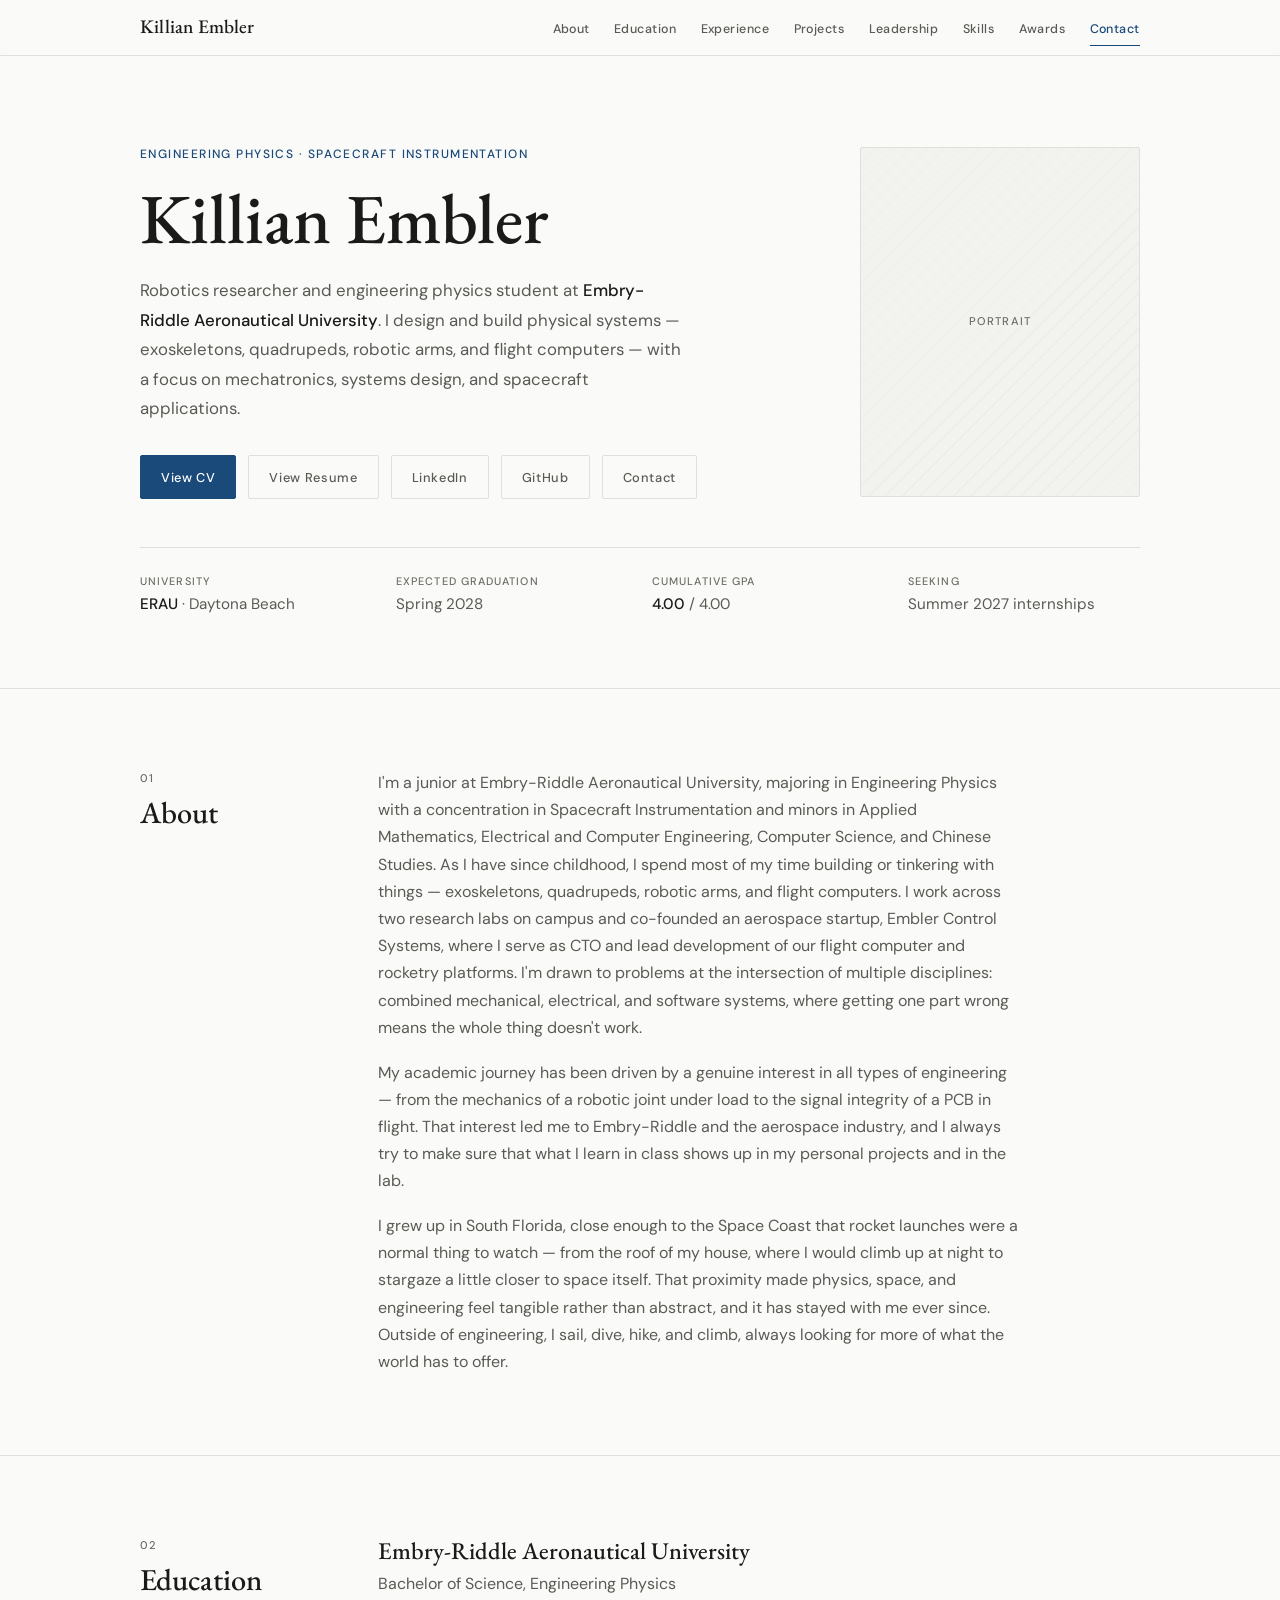
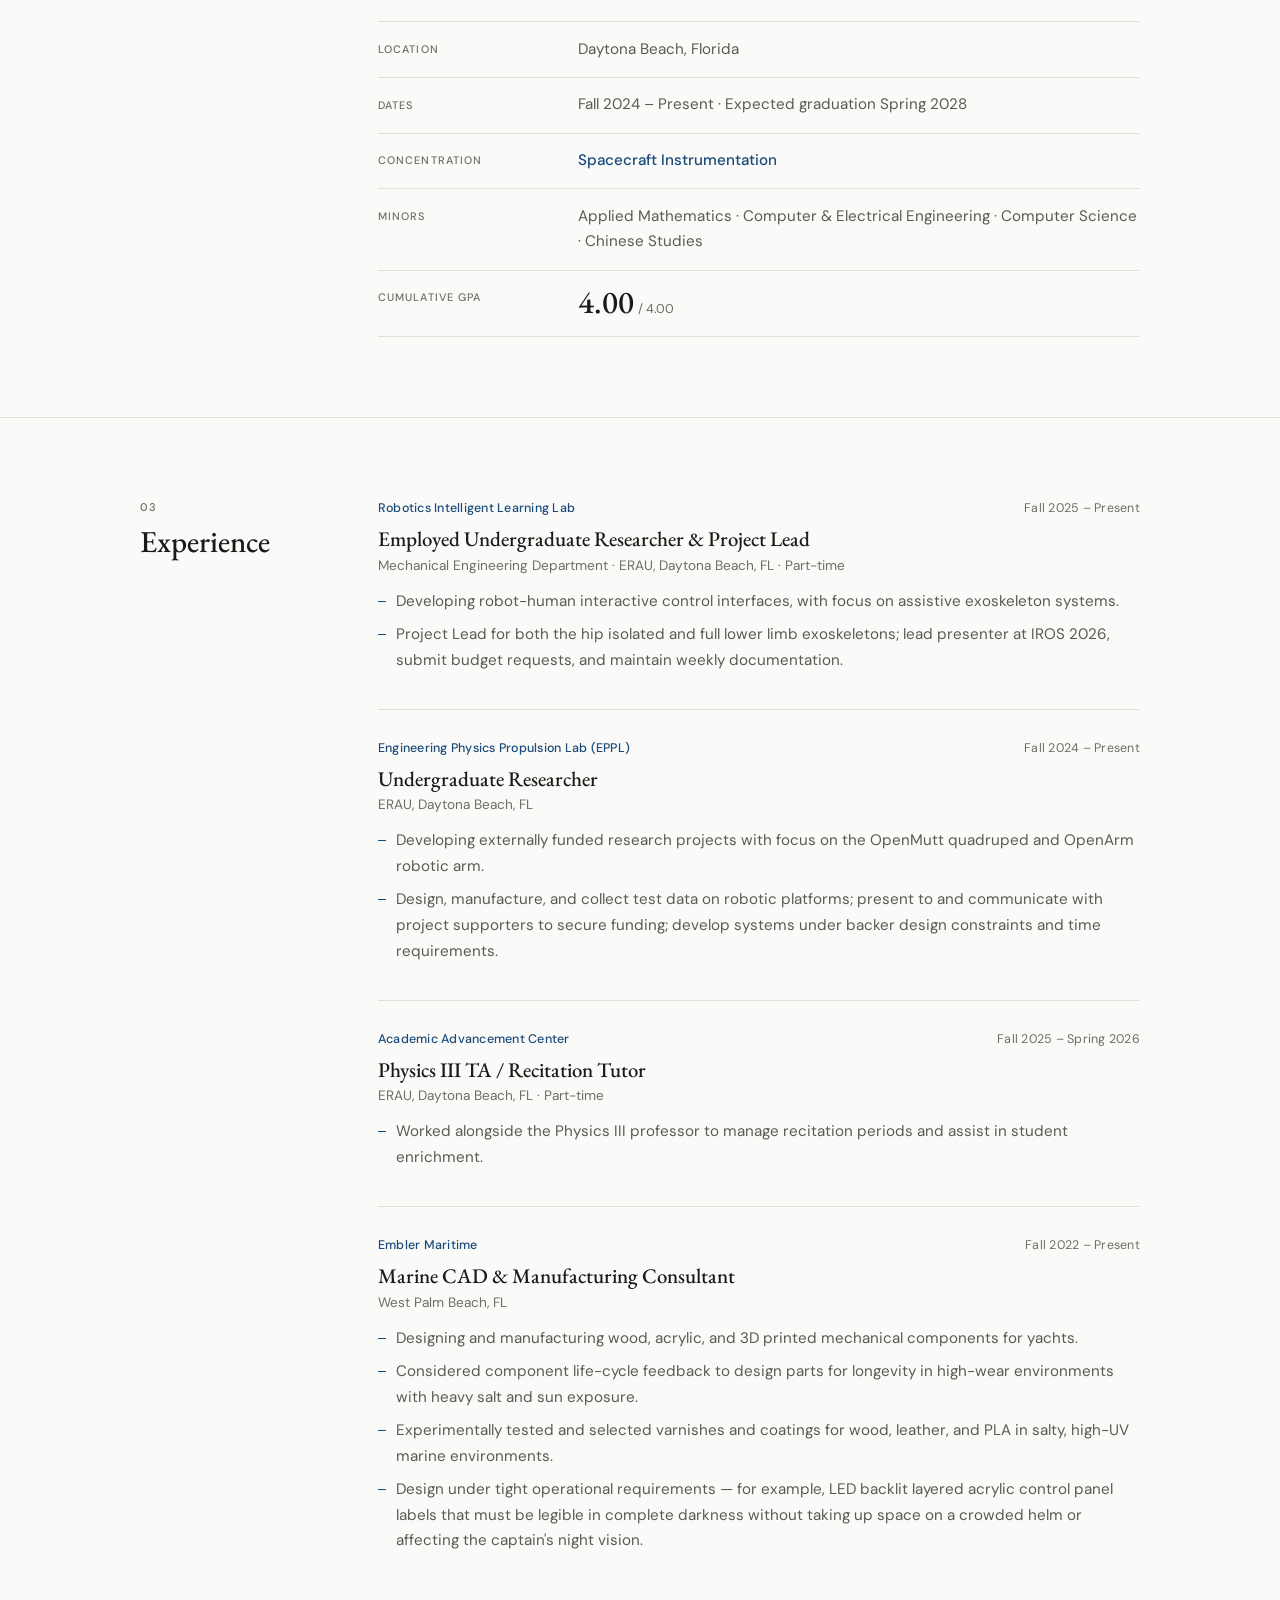
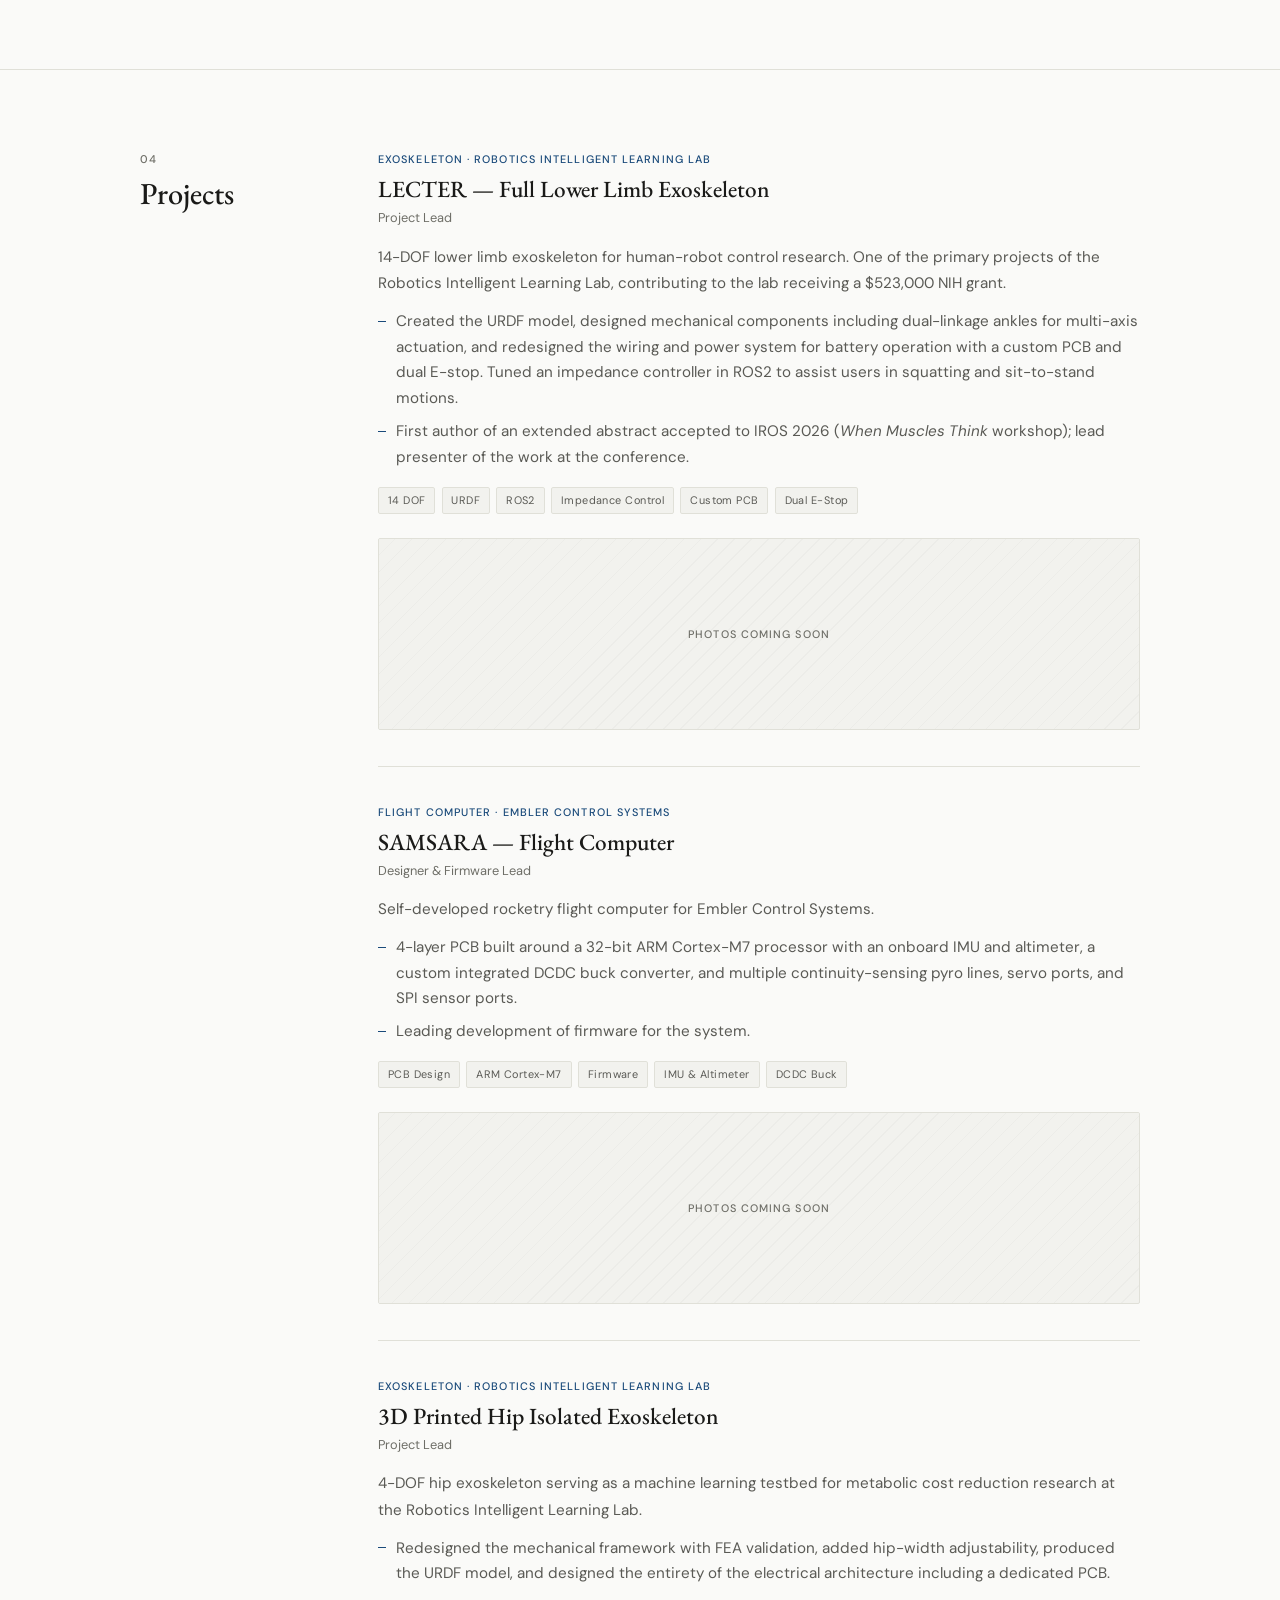
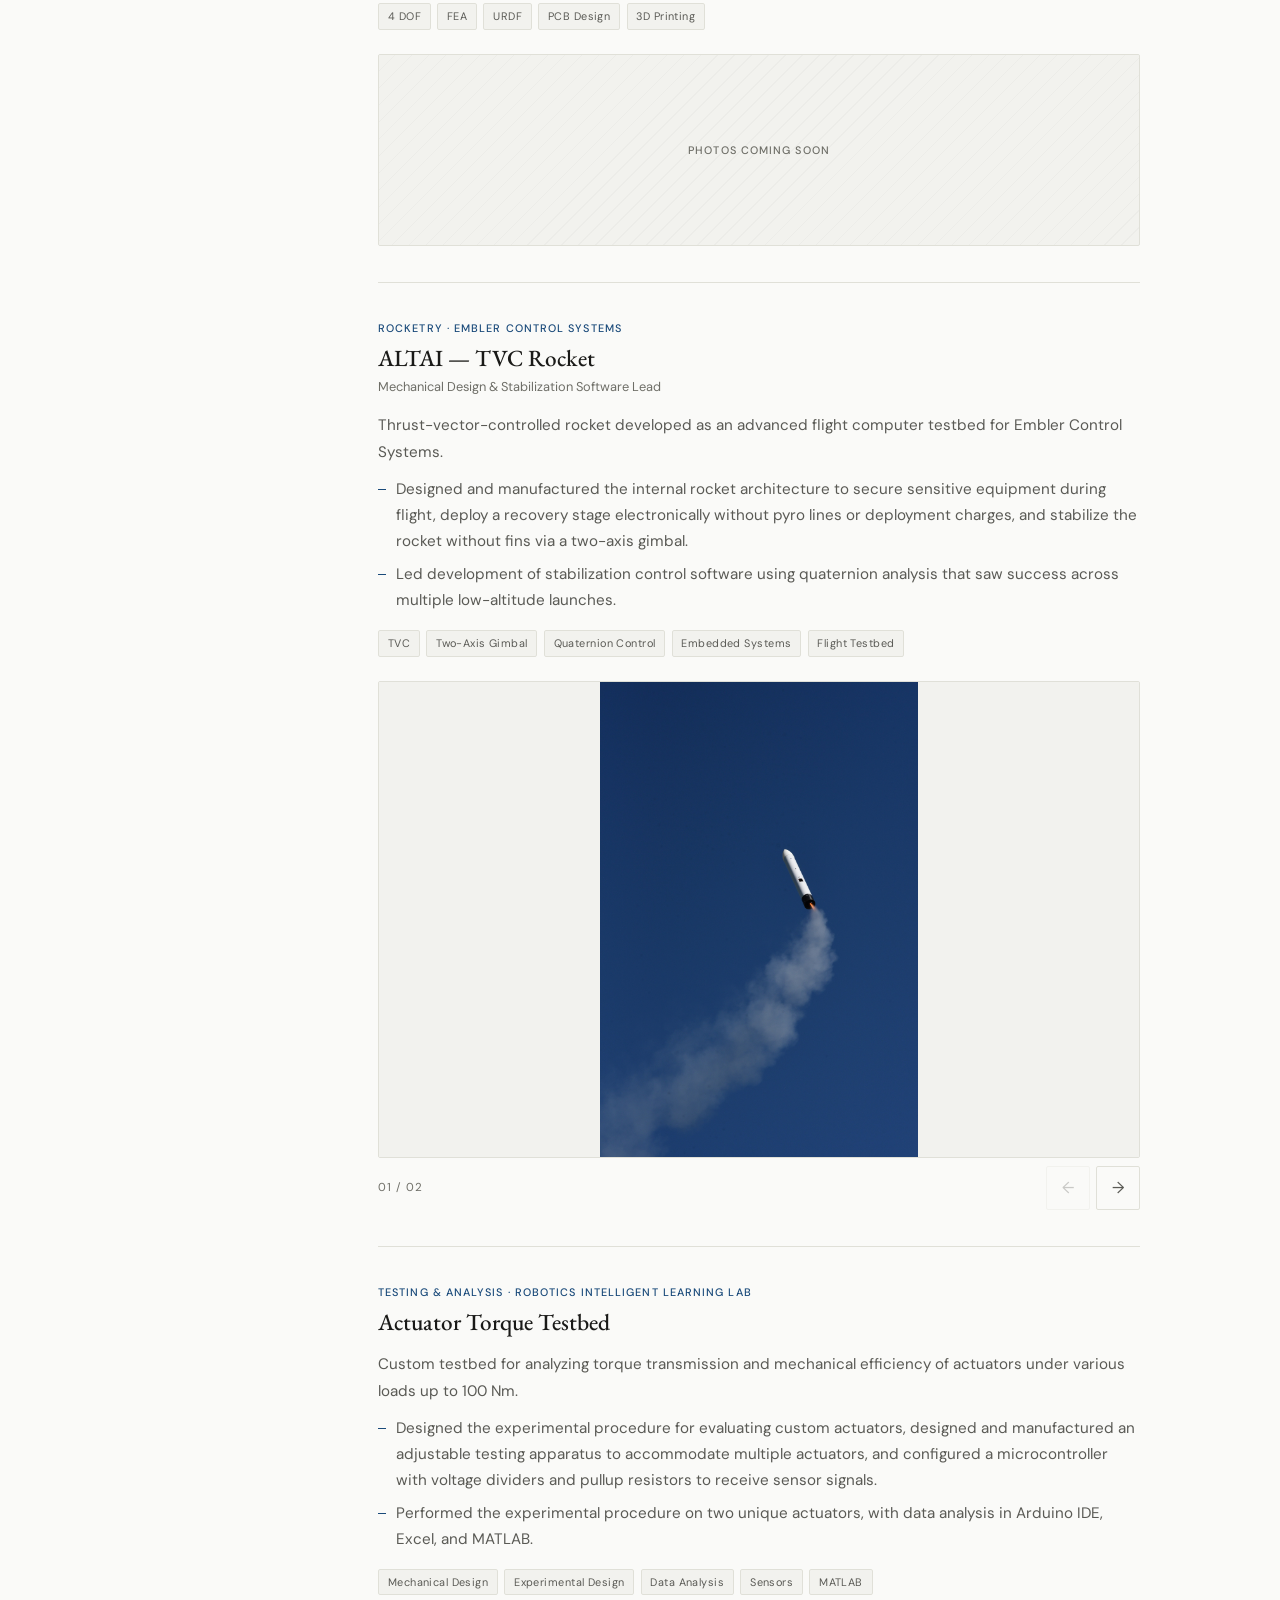
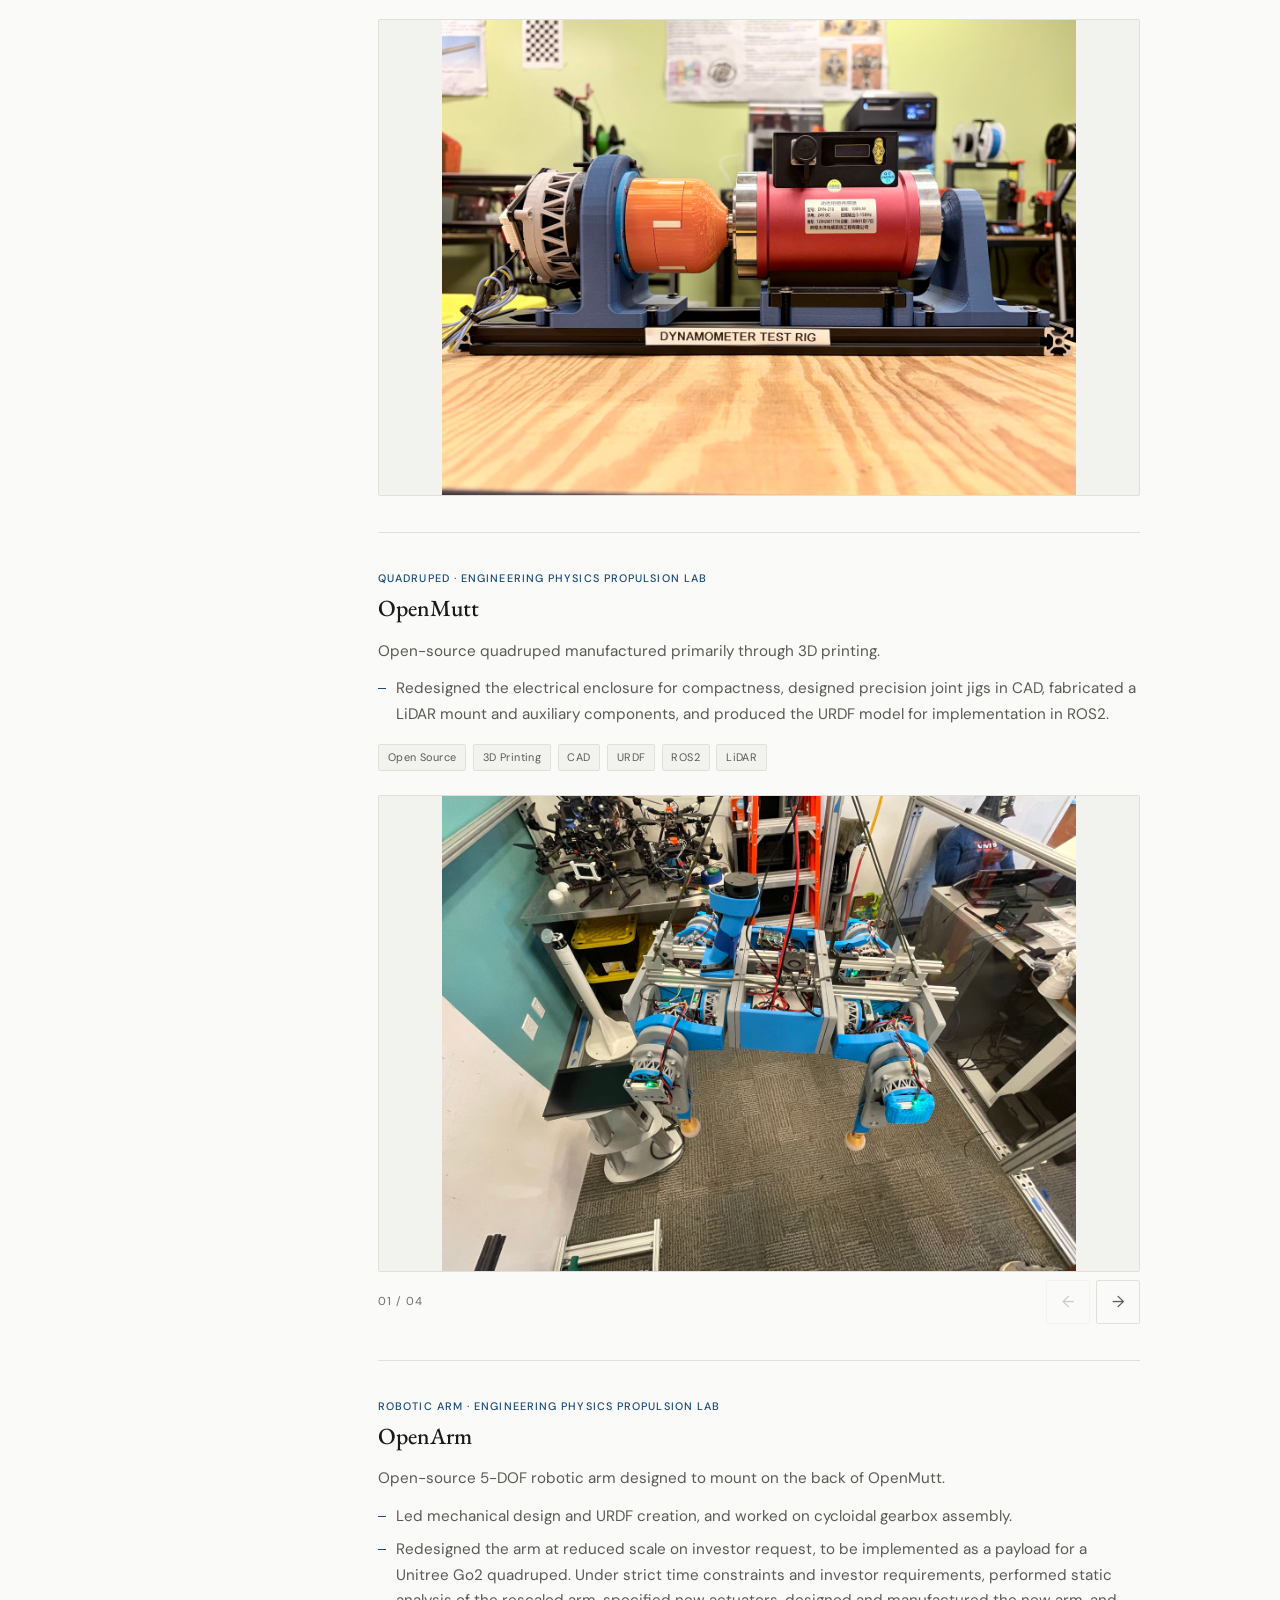
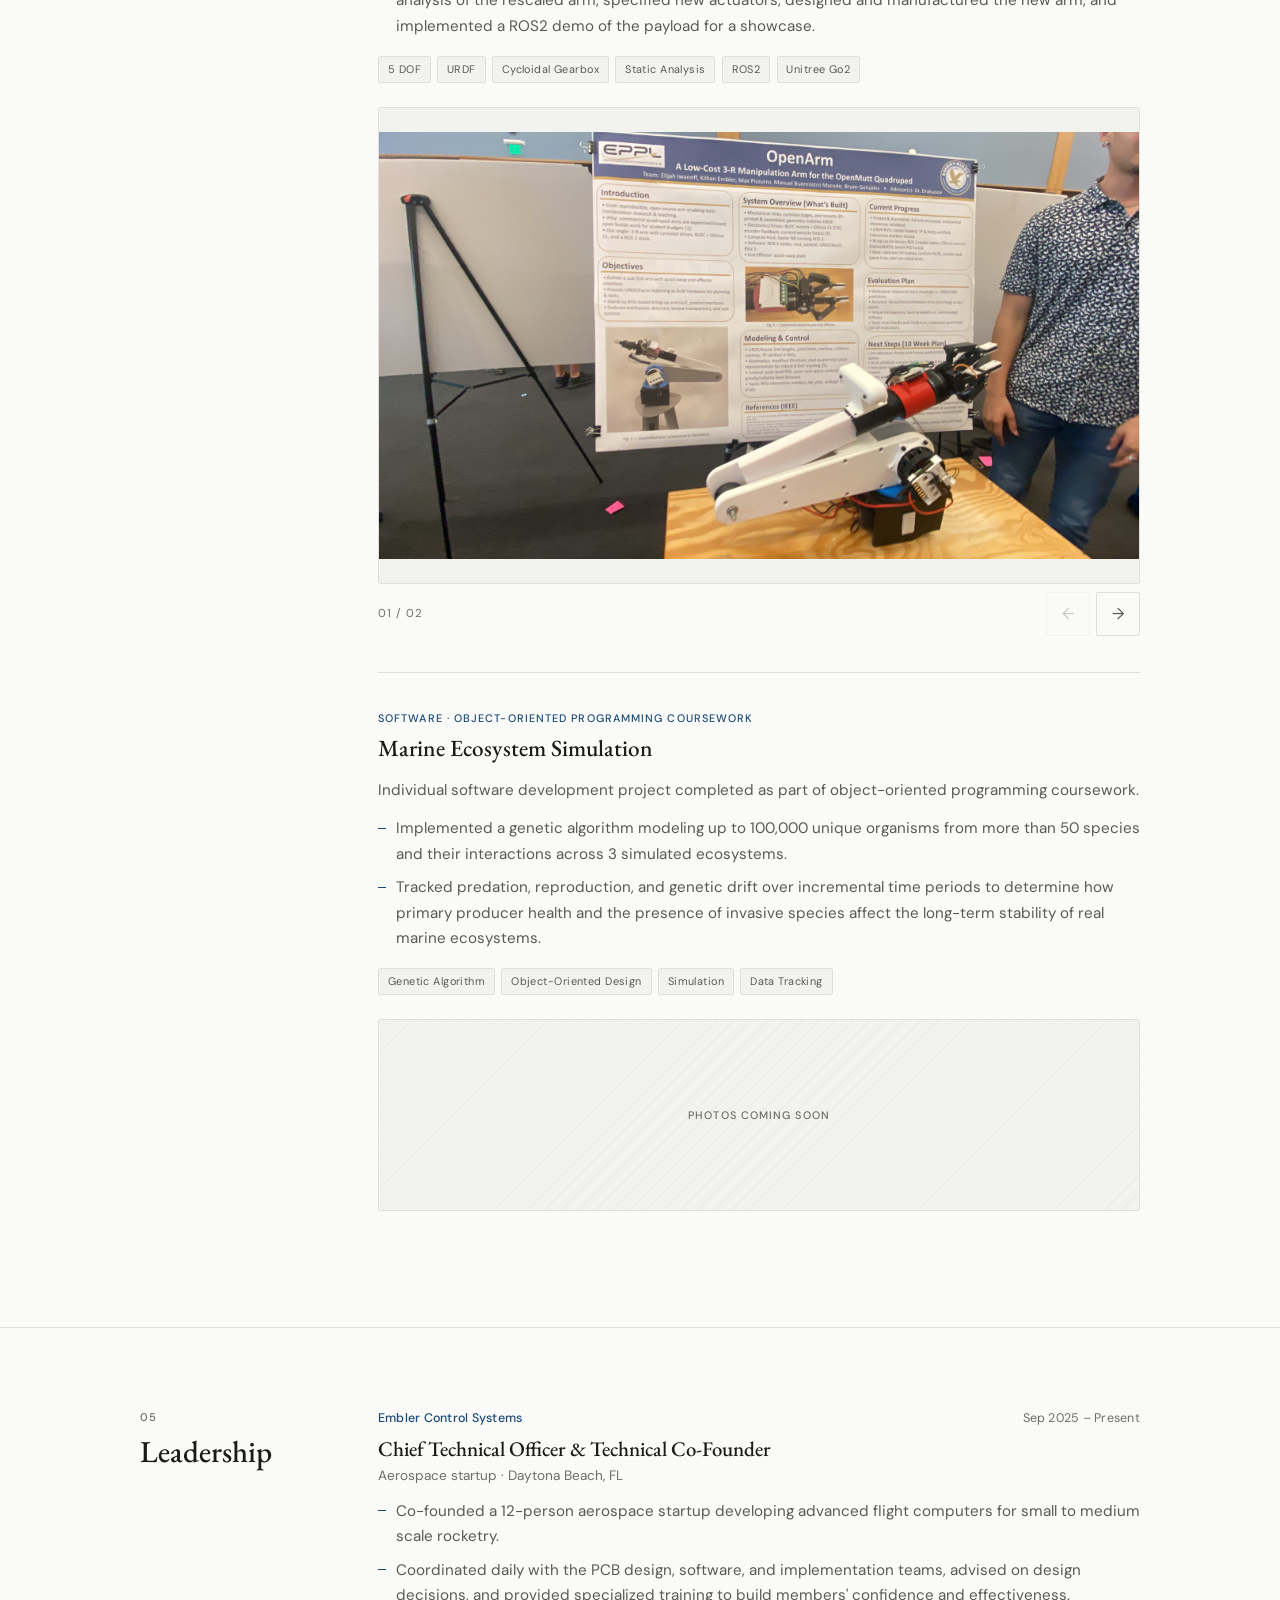
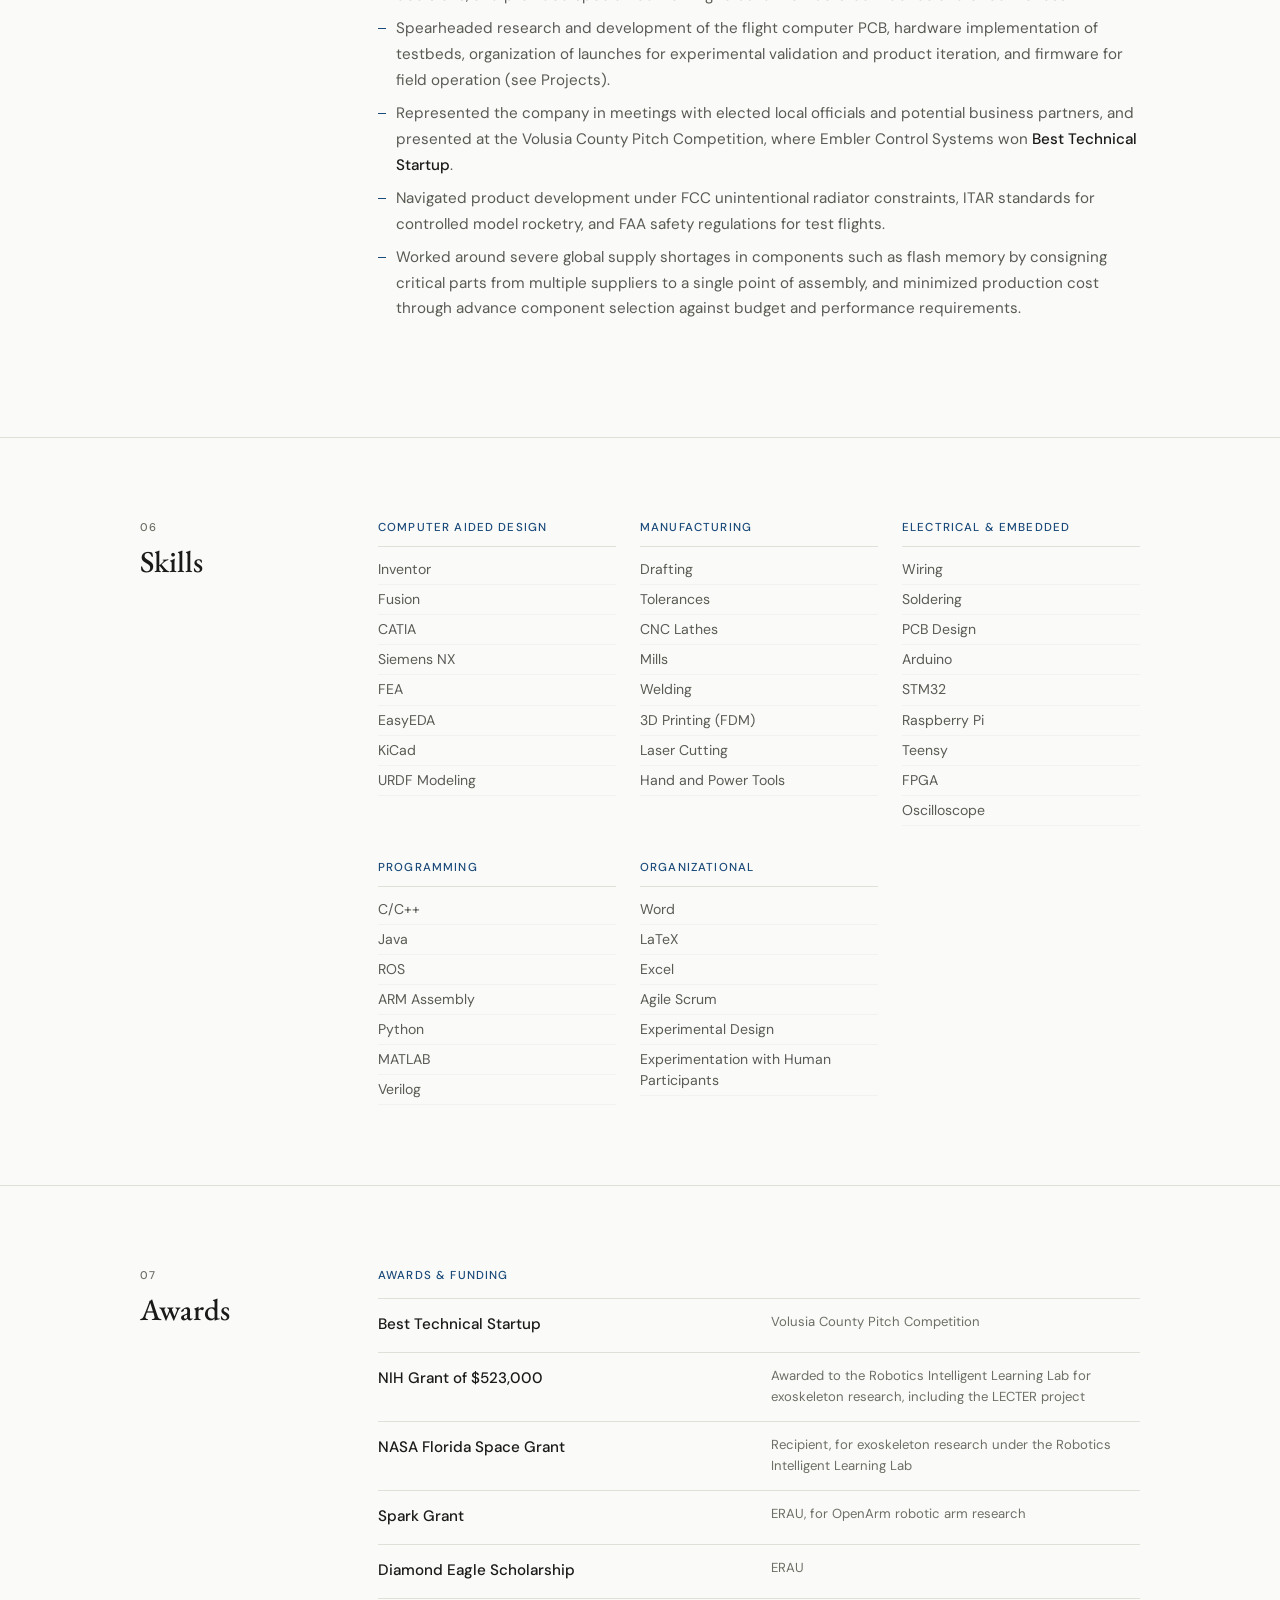
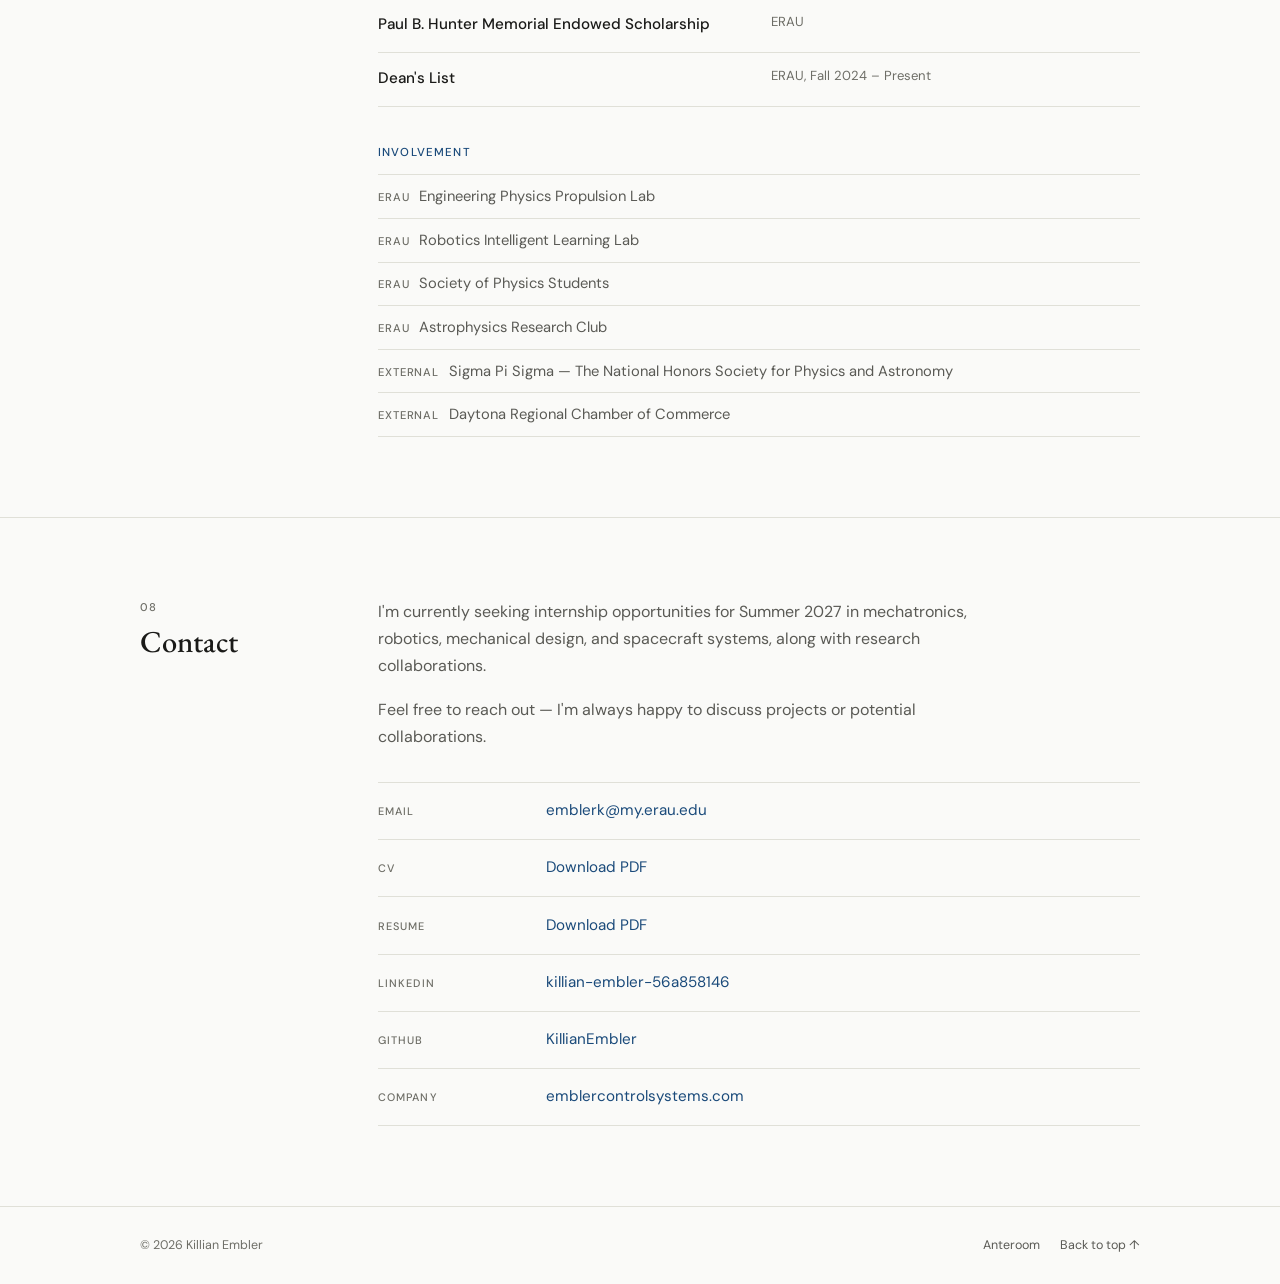
==== commit 009f20ca: "Add files via upload" ====
--- a/index.html
+++ b/index.html
@@ -63,6 +63,7 @@
   </nav>
   <div class="menu-secondary">
     <a href="Killian_Embler_CV_Fall26.pdf" target="_blank" rel="noopener">View CV</a>
+    <a href="Killian_Embler_Resume_Fall26.pdf" target="_blank" rel="noopener">View Resume</a>
     <a href="anteroom.html">Anteroom</a>
   </div>
 </div>
@@ -82,9 +83,10 @@
           focus on mechatronics, systems design, and spacecraft applications.
         </p>
         <div class="btn-row">
-          <a class="btn btn-primary" href="https://www.linkedin.com/in/killian-embler-56a858146" target="_blank" rel="noopener">LinkedIn</a>
+          <a class="btn btn-primary" href="Killian_Embler_CV_Fall26.pdf" target="_blank" rel="noopener">View CV</a>
+          <a class="btn" href="Killian_Embler_Resume_Fall26.pdf" target="_blank" rel="noopener">View Resume</a>
+          <a class="btn" href="https://www.linkedin.com/in/killian-embler-56a858146" target="_blank" rel="noopener">LinkedIn</a>
           <a class="btn" href="https://github.com/KillianEmbler" target="_blank" rel="noopener">GitHub</a>
-          <a class="btn" href="Killian_Embler_CV_Fall26.pdf" target="_blank" rel="noopener">View CV</a>
           <a class="btn" href="#contact">Contact</a>
         </div>
       </div>
@@ -452,9 +454,10 @@
       </div>
       <ul class="contact-list">
         <li><a href="mailto:emblerk&#64;my.erau.edu"><span class="contact-label">Email</span><span class="contact-val">emblerk&#64;my.erau.edu</span></a></li>
+        <li><a href="Killian_Embler_CV_Fall26.pdf" target="_blank" rel="noopener"><span class="contact-label">CV</span><span class="contact-val">Download PDF</span></a></li>
+        <li><a href="Killian_Embler_Resume_Fall26.pdf" target="_blank" rel="noopener"><span class="contact-label">Resume</span><span class="contact-val">Download PDF</span></a></li>
         <li><a href="https://www.linkedin.com/in/killian-embler-56a858146" target="_blank" rel="noopener"><span class="contact-label">LinkedIn</span><span class="contact-val">killian-embler-56a858146</span></a></li>
         <li><a href="https://github.com/KillianEmbler" target="_blank" rel="noopener"><span class="contact-label">GitHub</span><span class="contact-val">KillianEmbler</span></a></li>
-        <li><a href="Killian_Embler_CV_Fall26.pdf" target="_blank" rel="noopener"><span class="contact-label">CV</span><span class="contact-val">Download PDF</span></a></li>
         <li><a href="https://emblercontrolsystems.com" target="_blank" rel="noopener"><span class="contact-label">Company</span><span class="contact-val">emblercontrolsystems.com</span></a></li>
       </ul>
     </div>
--- a/styles.css
+++ b/styles.css
@@ -422,4 +422,12 @@
 .ante-hint { display: block; font-size: 0.78rem; color: var(--muted); margin-top: 0.1rem; overflow-wrap: anywhere; }
 .ante-arrow { color: var(--light); font-size: 1rem; flex-shrink: 0; transition: color 0.2s; }
 .ante-links a:hover .ante-arrow { color: var(--accent); }
+/* Highlighted (primary) link: solid blue row */
+.ante-links li:has(.ante-primary) { border-bottom: 0; margin: 0.9rem 0; }
+.ante-links a.ante-primary {
+  background: var(--accent); color: #fff; border-radius: 2px; padding: 0.8rem 1rem;
+}
+.ante-links a.ante-primary:hover { background: var(--accent-dark); color: #fff; padding-left: 1.25rem; }
+.ante-links a.ante-primary .ante-hint { color: rgba(255, 255, 255, 0.82); }
+.ante-links a.ante-primary .ante-arrow, .ante-links a.ante-primary:hover .ante-arrow { color: #fff; }
 .ante-foot { padding: 1.25rem var(--gutter) calc(1.5rem + env(safe-area-inset-bottom)); text-align: center; font-size: 0.75rem; color: var(--muted); }
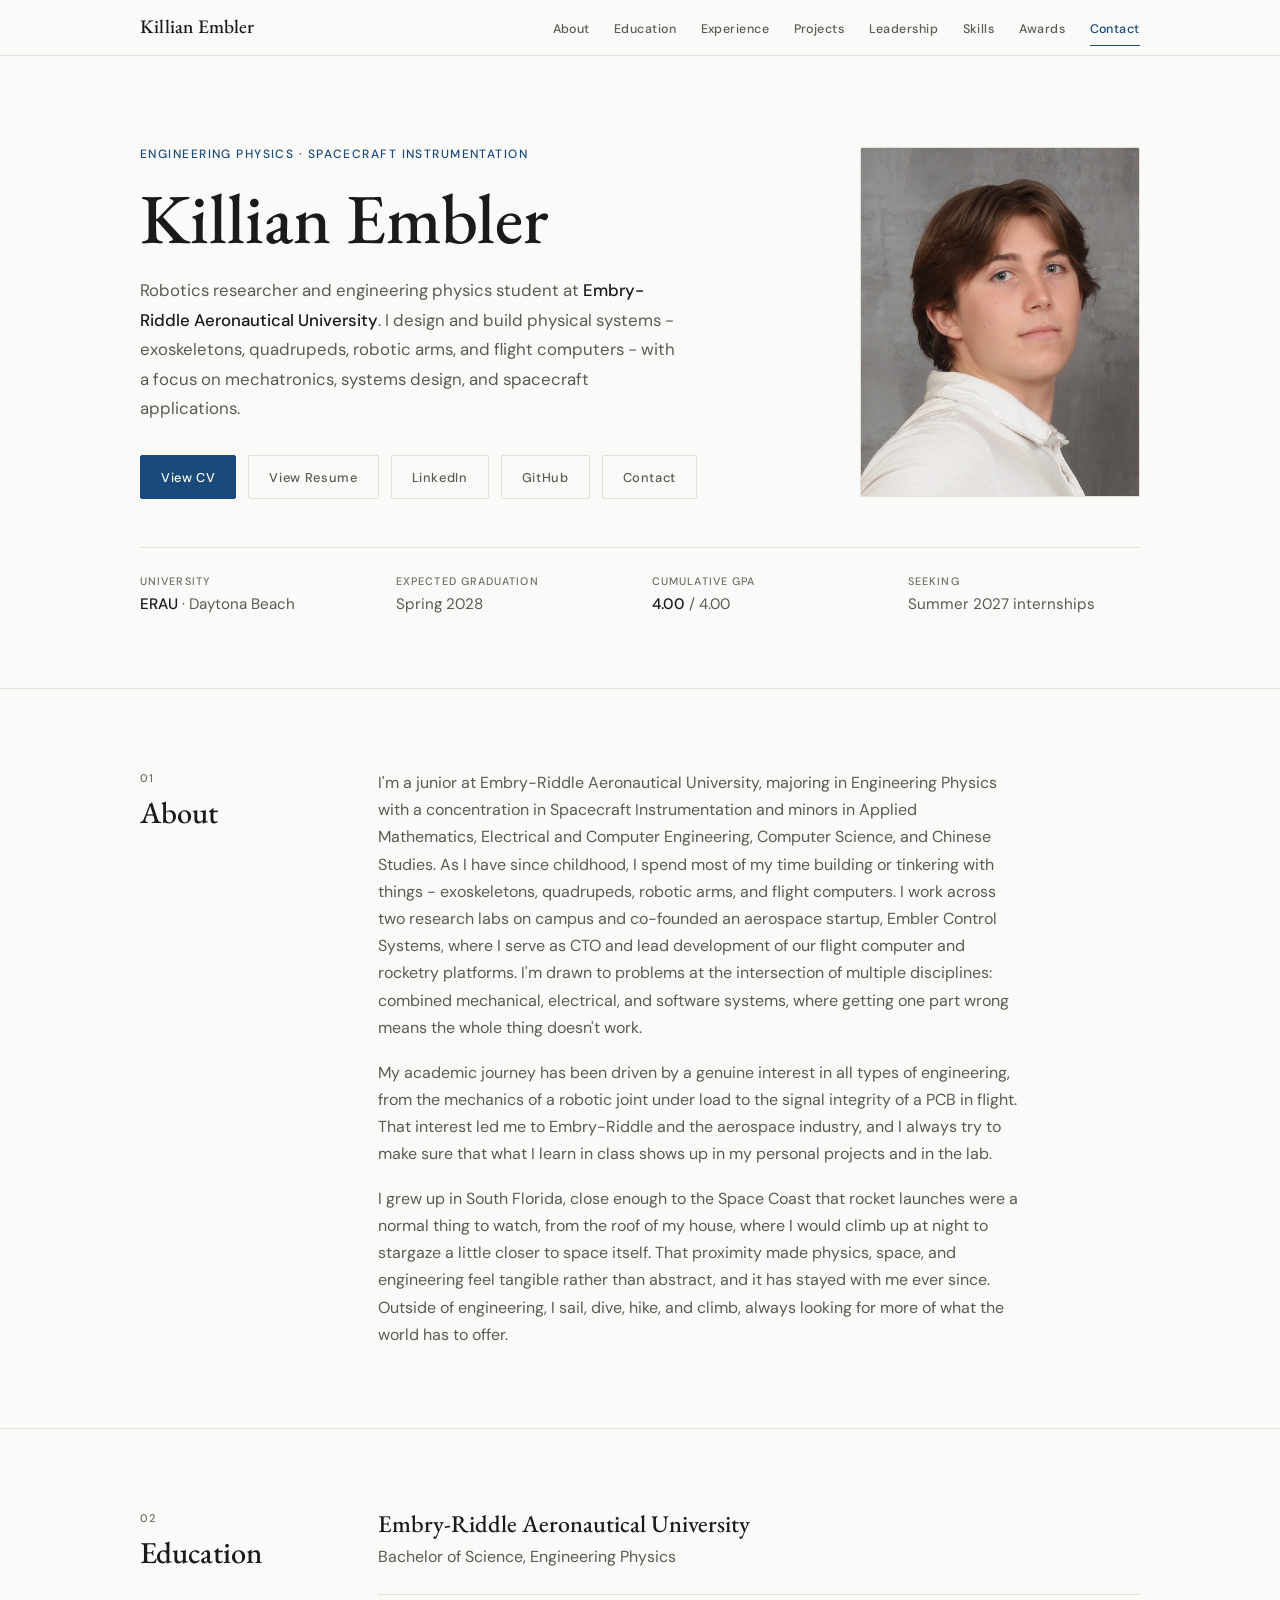
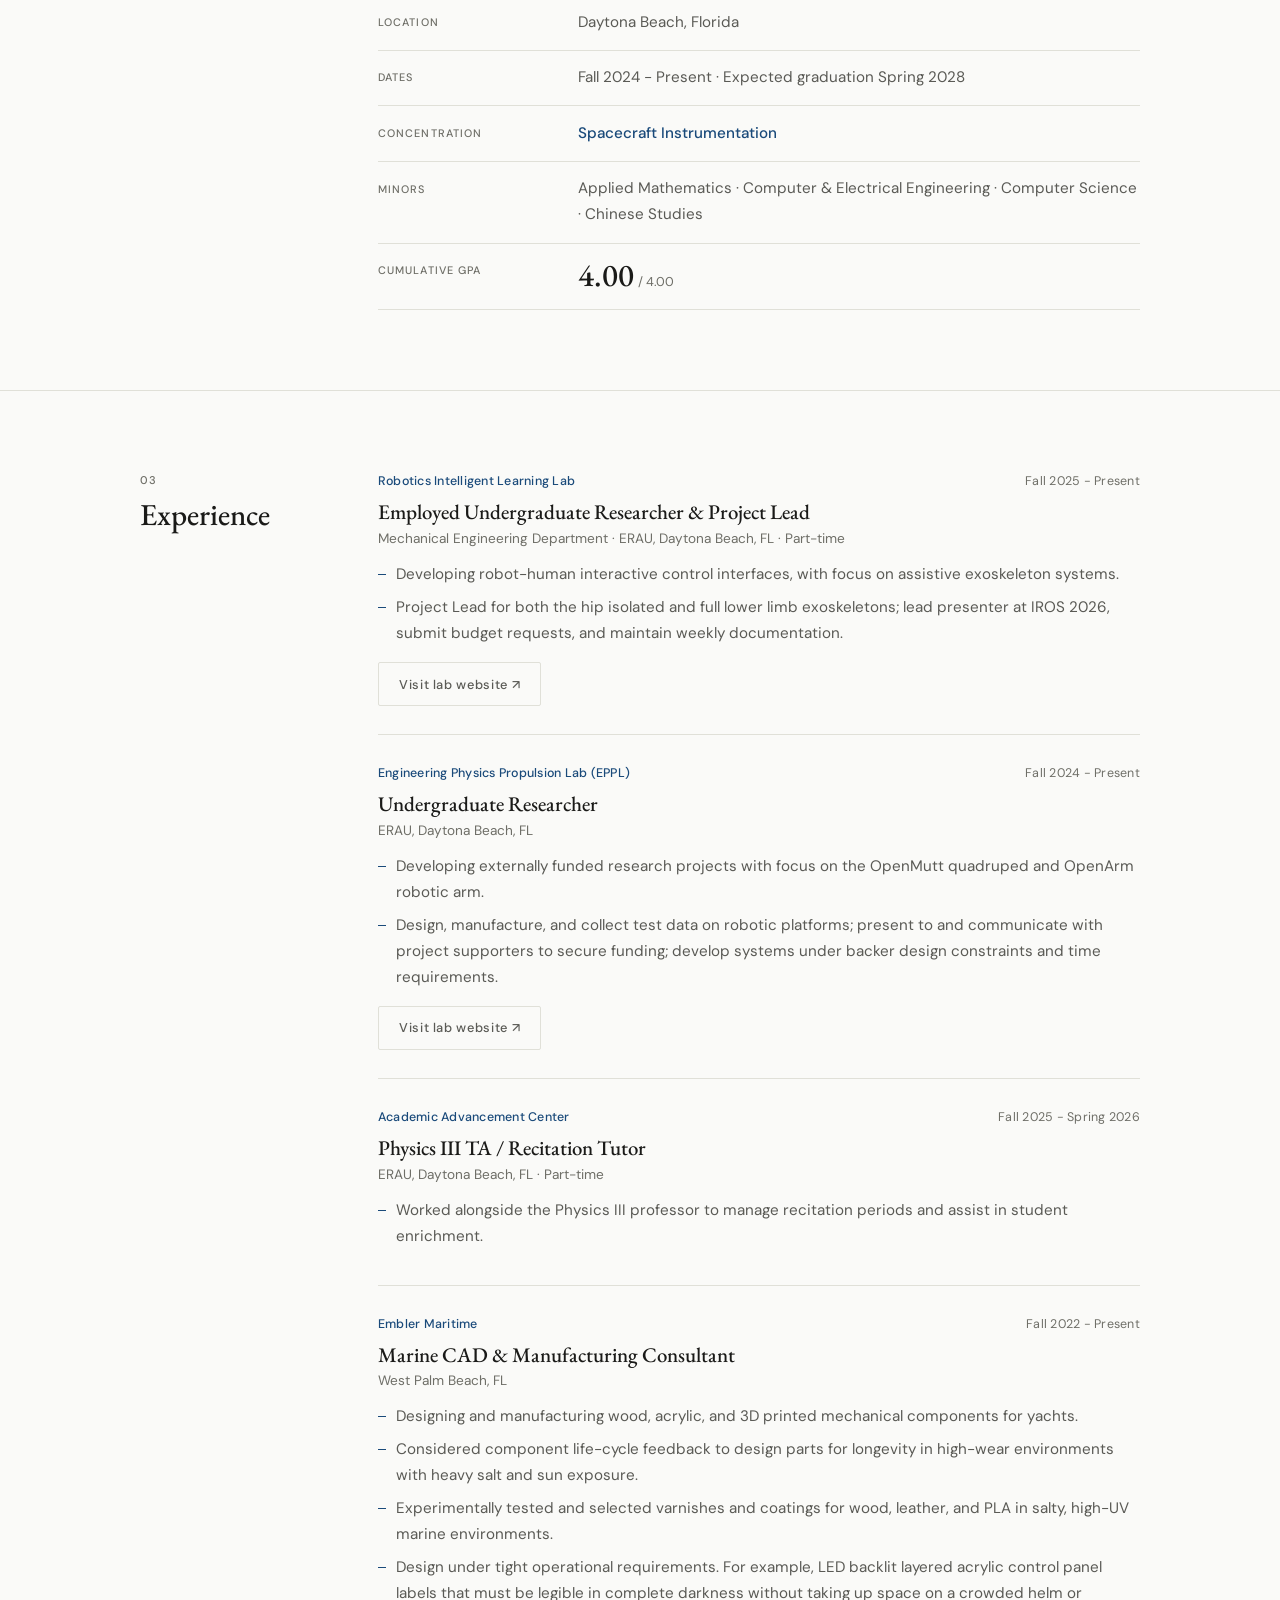
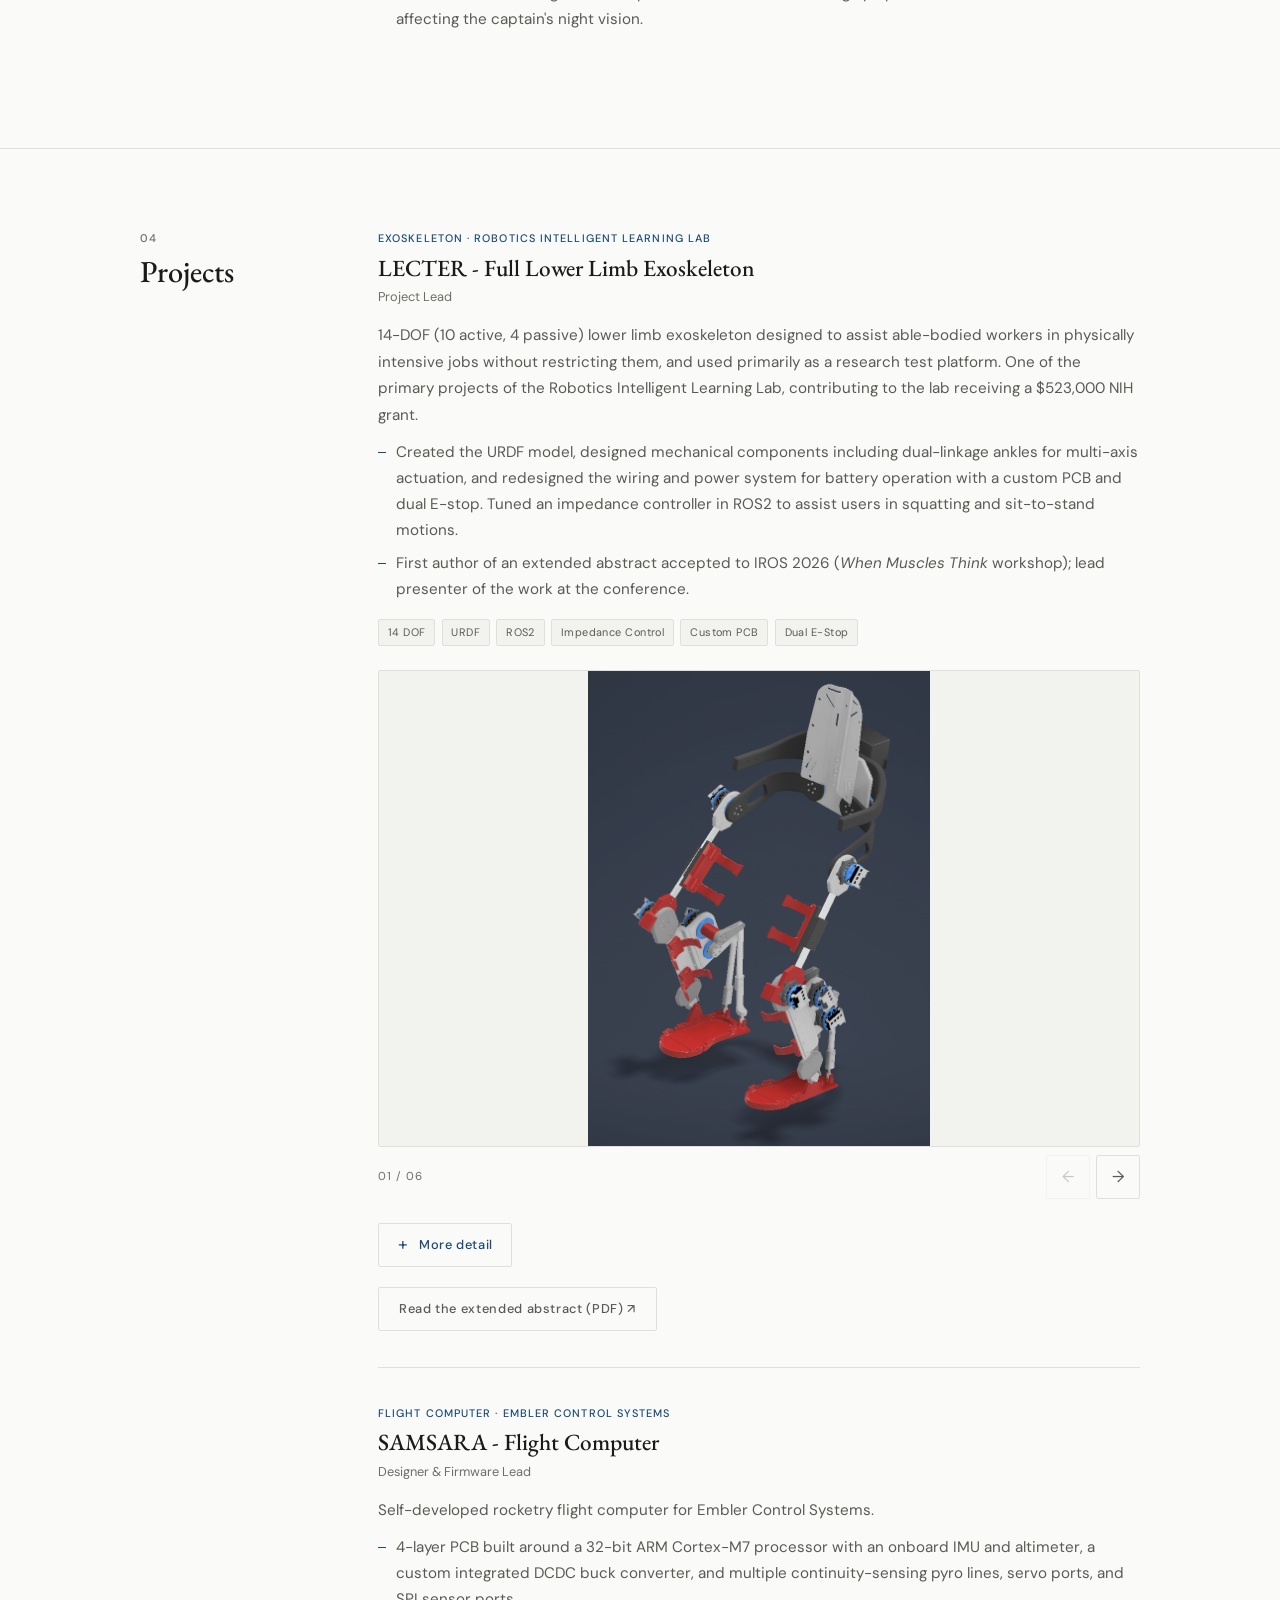
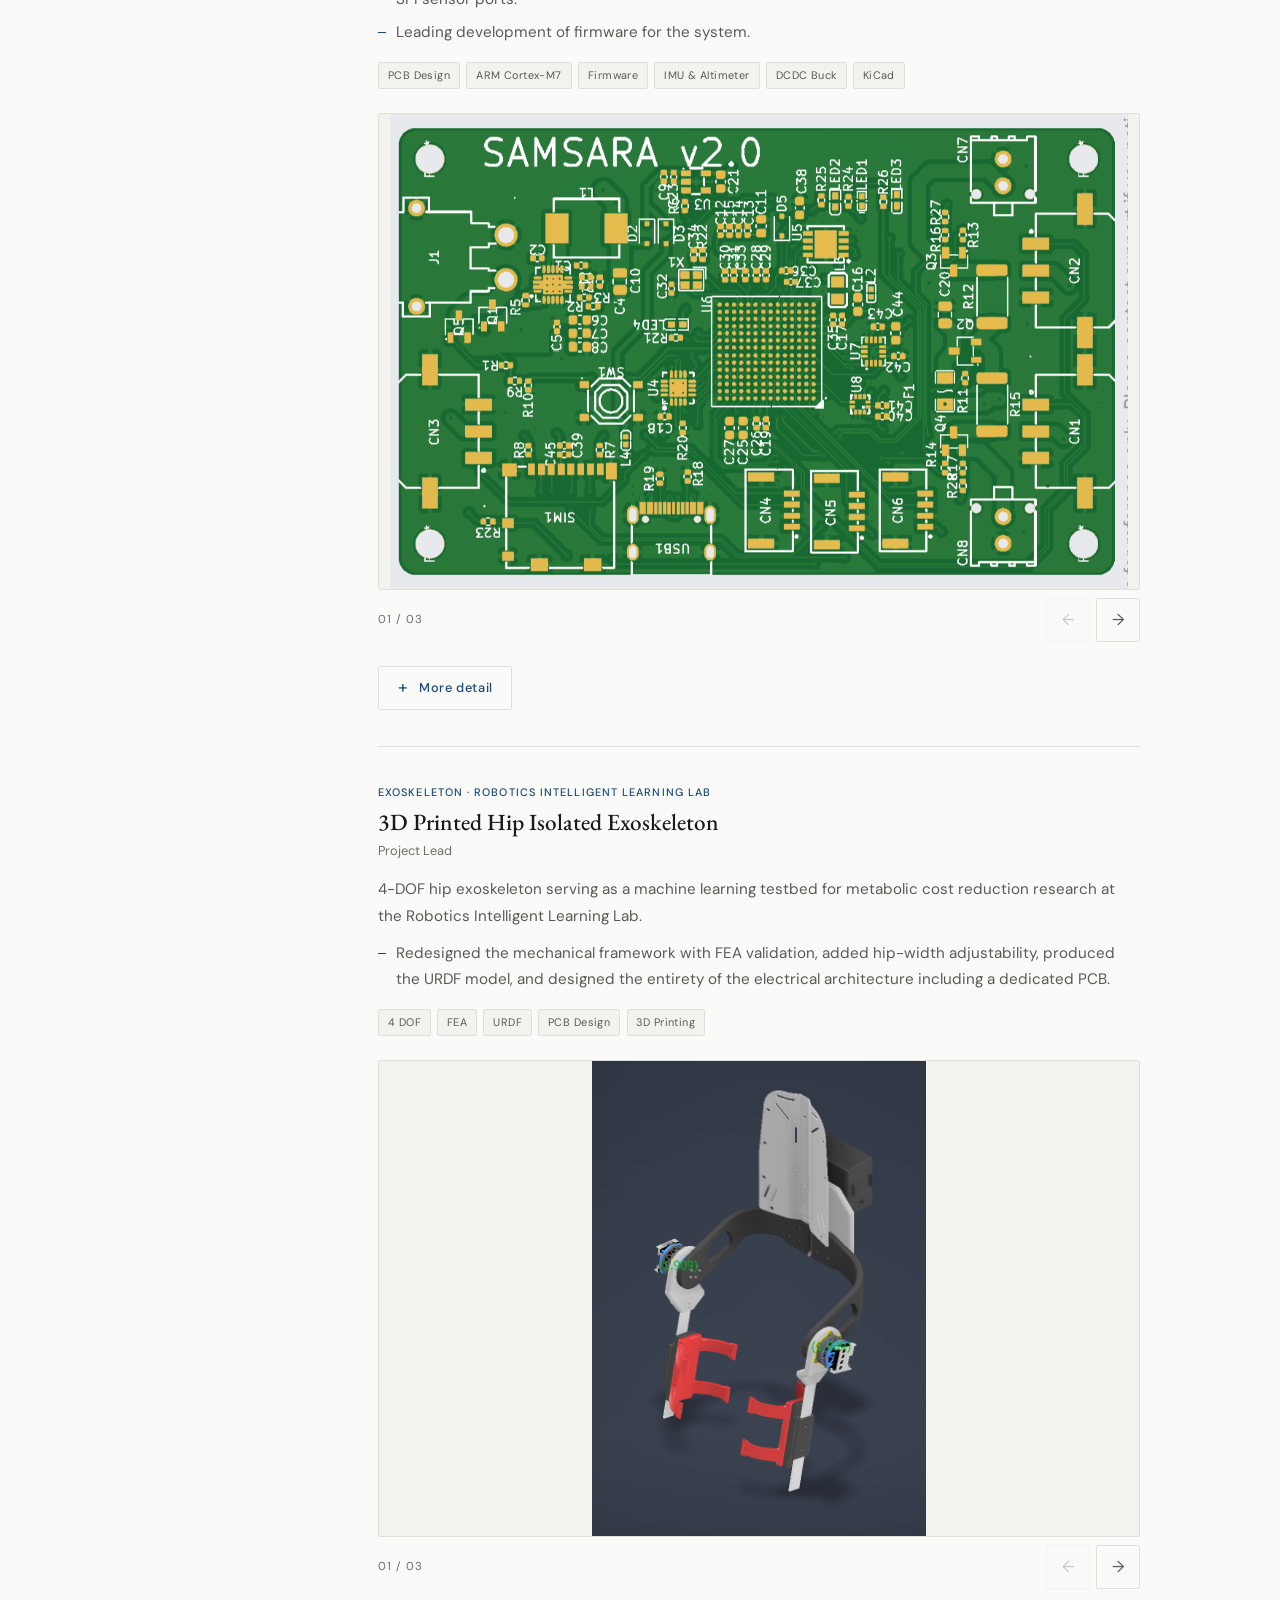
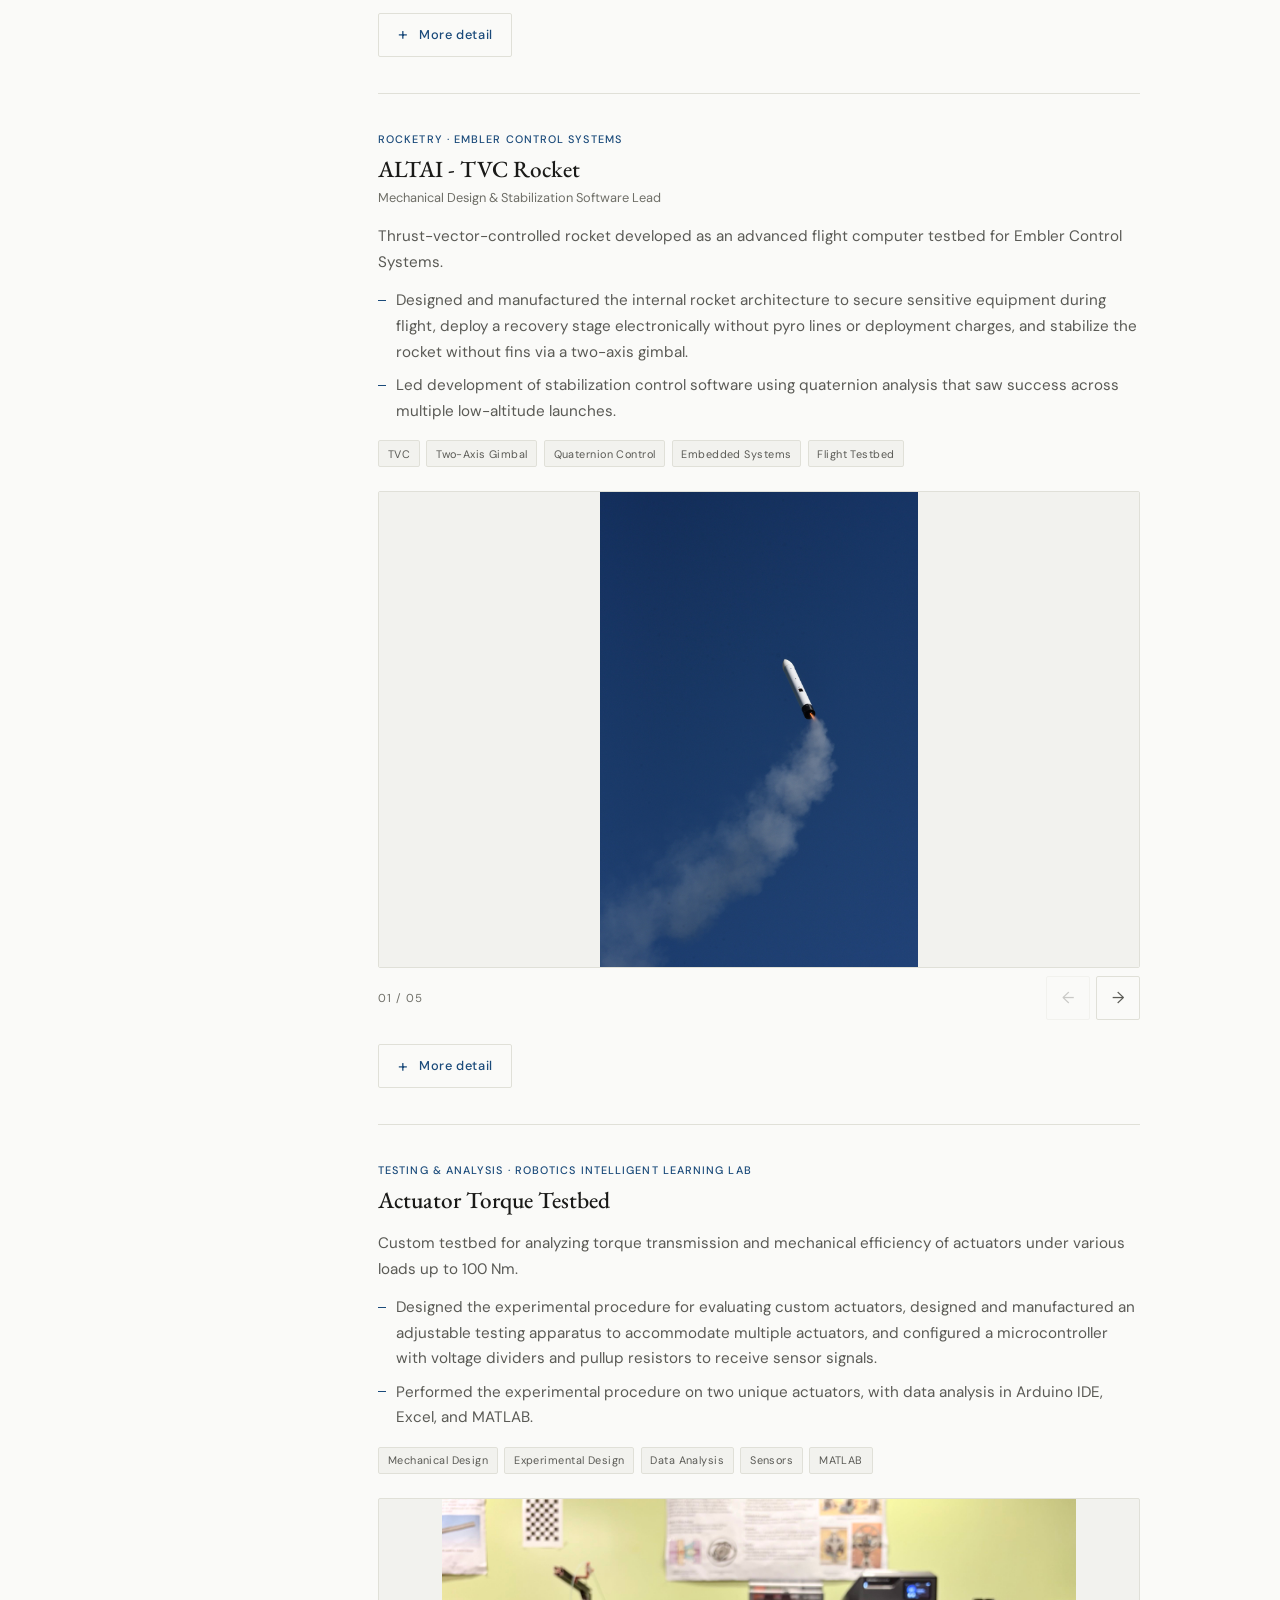
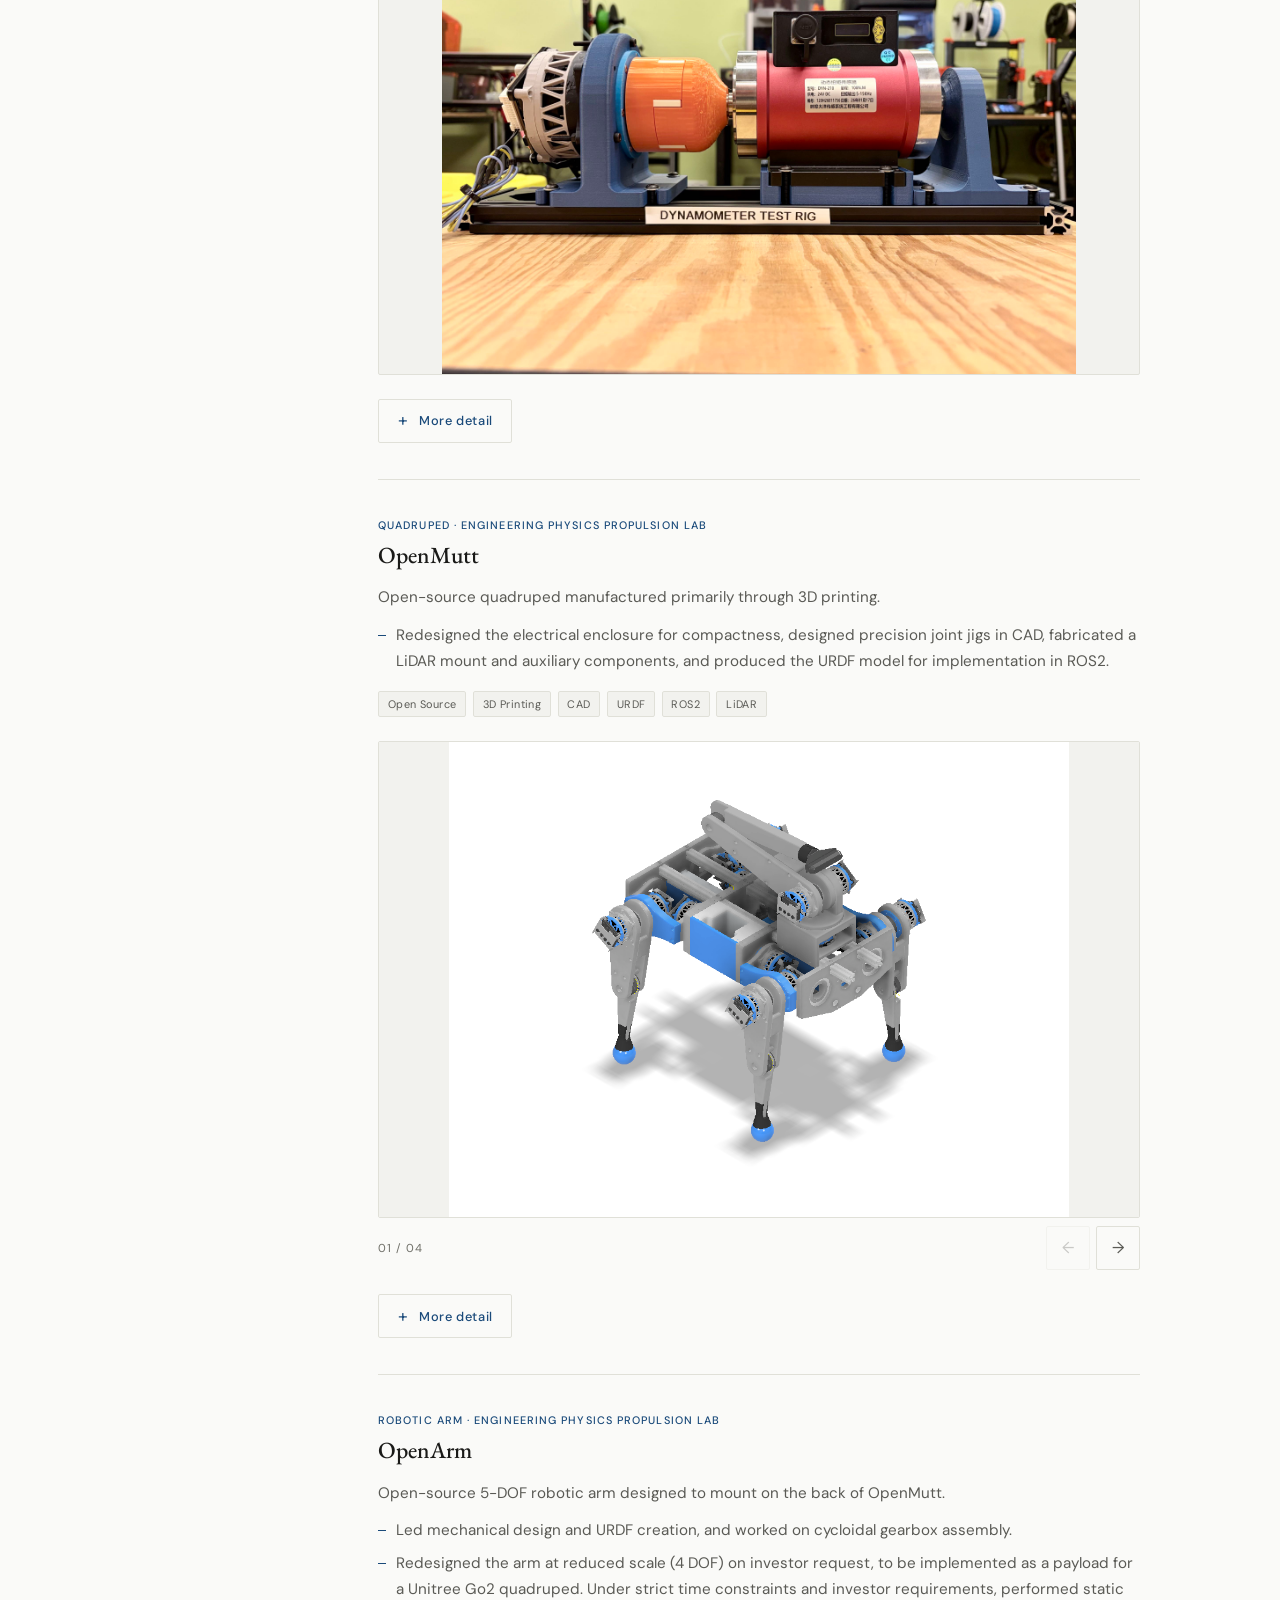
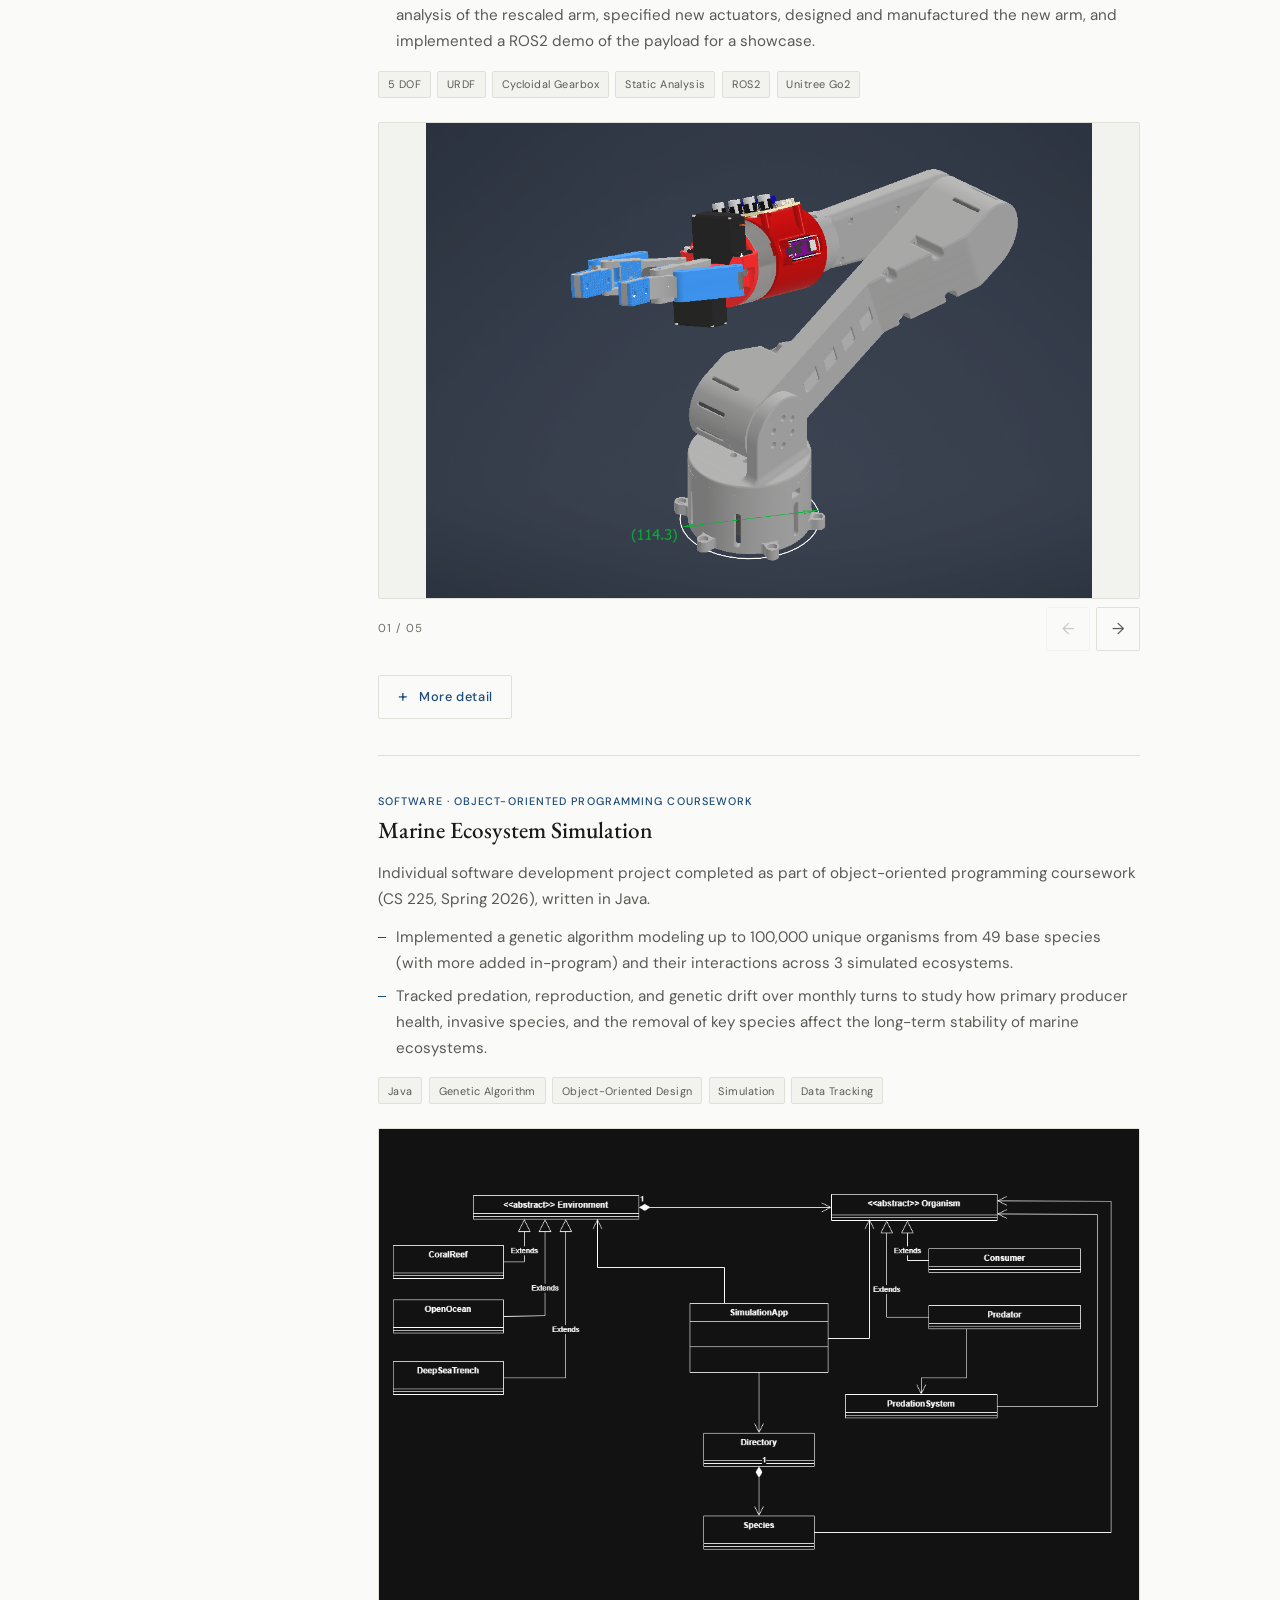
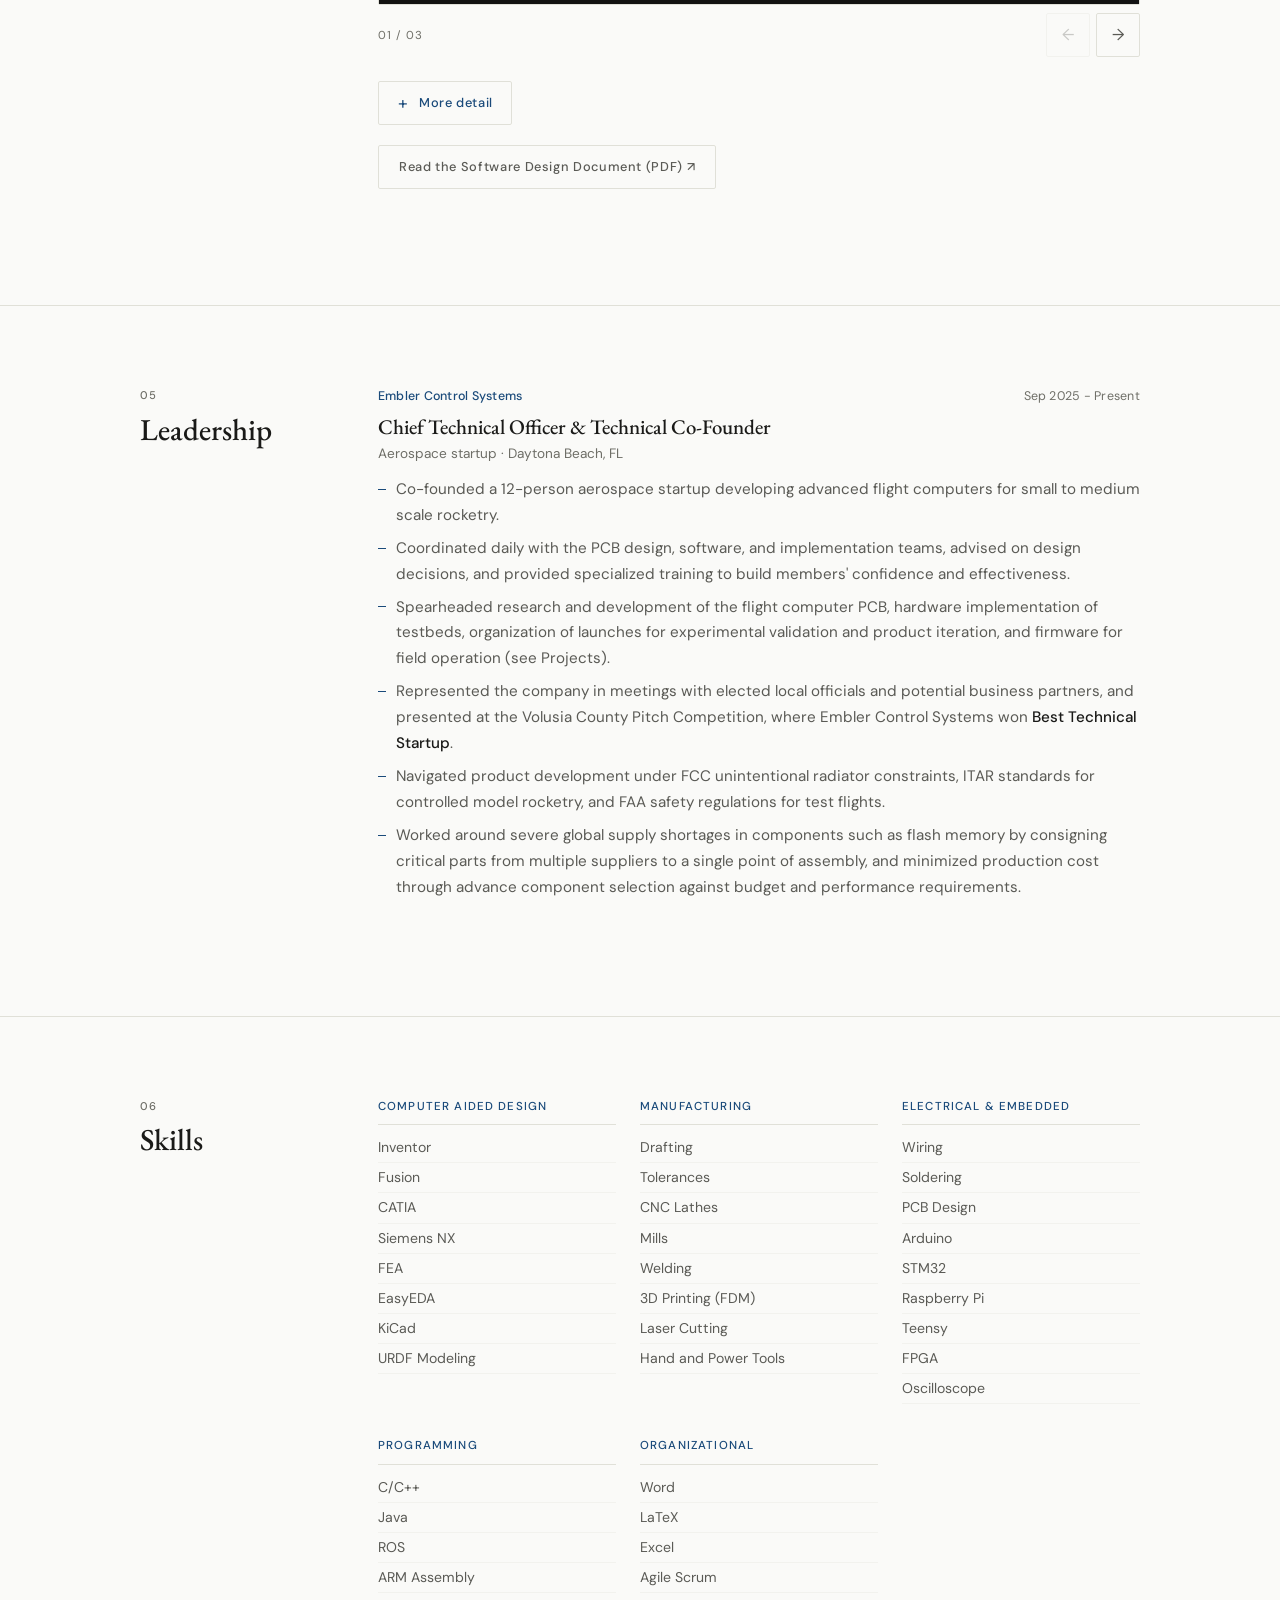
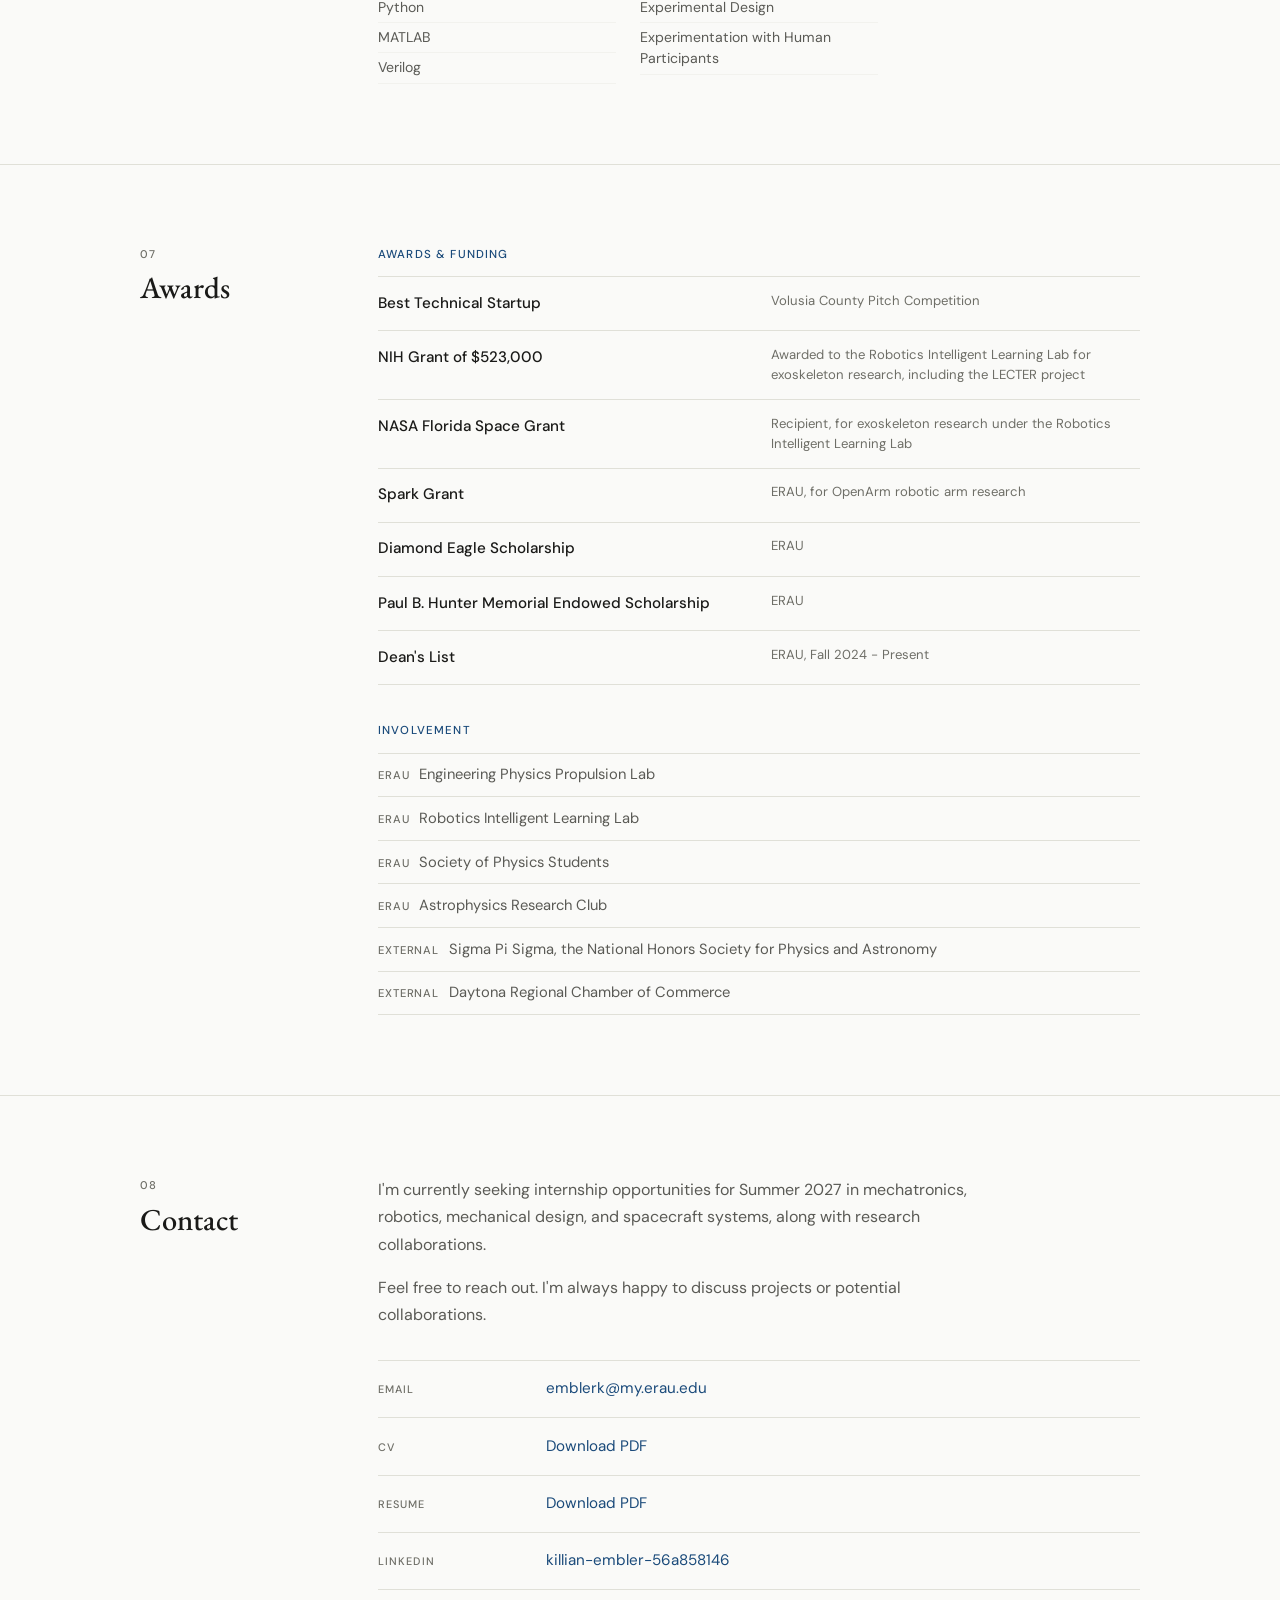
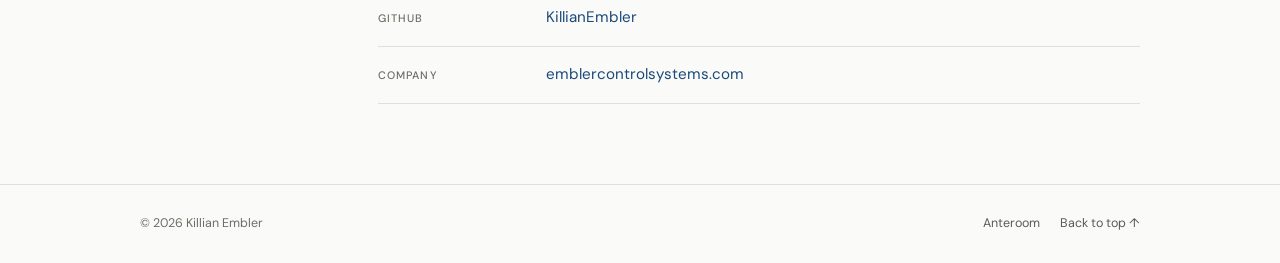
==== commit ed6d5d51: "Add files via upload" ====
--- a/index.html
+++ b/index.html
@@ -3,11 +3,11 @@
 <head>
   <meta charset="UTF-8">
   <meta name="viewport" content="width=device-width, initial-scale=1, viewport-fit=cover">
-  <title>Killian Embler — Engineering Physics &amp; Robotics</title>
-  <meta name="description" content="Killian Embler — engineering physics student at Embry-Riddle Aeronautical University building exoskeletons, quadrupeds, robotic arms and flight computers. CTO of Embler Control Systems.">
+  <title>Killian Embler | Engineering Physics &amp; Robotics</title>
+  <meta name="description" content="Killian Embler, engineering physics student at Embry-Riddle Aeronautical University building exoskeletons, quadrupeds, robotic arms and flight computers. CTO of Embler Control Systems.">
   <meta name="theme-color" content="#fafaf8">
   <meta property="og:type" content="website">
-  <meta property="og:title" content="Killian Embler — Engineering Physics &amp; Robotics">
+  <meta property="og:title" content="Killian Embler | Engineering Physics &amp; Robotics">
   <meta property="og:description" content="Exoskeletons, quadrupeds, robotic arms and flight computers. Engineering Physics at Embry-Riddle; CTO of Embler Control Systems.">
   <meta property="og:url" content="https://killianembler.github.io/">
   <!-- Optional: add a 1200x630 image at images/og.jpg, then uncomment for rich link previews
@@ -79,7 +79,7 @@
         <h1>Killian Embler</h1>
         <p class="lede">
           Robotics researcher and engineering physics student at <strong>Embry-Riddle Aeronautical University</strong>.
-          I design and build physical systems — exoskeletons, quadrupeds, robotic arms, and flight computers — with a
+          I design and build physical systems - exoskeletons, quadrupeds, robotic arms, and flight computers - with a
           focus on mechatronics, systems design, and spacecraft applications.
         </p>
         <div class="btn-row">
@@ -91,9 +91,7 @@
         </div>
       </div>
 
-      <!-- PORTRAIT PLACEHOLDER: replace this whole <div> with
-           <img class="portrait" src="images/portrait.jpg" alt="Killian Embler"> -->
-      <div class="portrait" role="img" aria-label="Portrait placeholder">Portrait</div>
+      <div class="portrait"><img src="images/Me/HeadShot.jpg" alt="Portrait of Killian Embler" width="600" height="750" decoding="async"></div>
     </div>
 
     <dl class="facts">
@@ -110,9 +108,9 @@
   <div class="wrap section-grid">
     <div class="section-head"><span class="section-num">01</span><h2 id="about-h">About</h2></div>
     <div class="section-body prose reveal">
-      <p>I'm a junior at Embry-Riddle Aeronautical University, majoring in Engineering Physics with a concentration in Spacecraft Instrumentation and minors in Applied Mathematics, Electrical and Computer Engineering, Computer Science, and Chinese Studies. As I have since childhood, I spend most of my time building or tinkering with things — exoskeletons, quadrupeds, robotic arms, and flight computers. I work across two research labs on campus and co-founded an aerospace startup, Embler Control Systems, where I serve as CTO and lead development of our flight computer and rocketry platforms. I'm drawn to problems at the intersection of multiple disciplines: combined mechanical, electrical, and software systems, where getting one part wrong means the whole thing doesn't work.</p>
-      <p>My academic journey has been driven by a genuine interest in all types of engineering — from the mechanics of a robotic joint under load to the signal integrity of a PCB in flight. That interest led me to Embry-Riddle and the aerospace industry, and I always try to make sure that what I learn in class shows up in my personal projects and in the lab.</p>
-      <p>I grew up in South Florida, close enough to the Space Coast that rocket launches were a normal thing to watch — from the roof of my house, where I would climb up at night to stargaze a little closer to space itself. That proximity made physics, space, and engineering feel tangible rather than abstract, and it has stayed with me ever since. Outside of engineering, I sail, dive, hike, and climb, always looking for more of what the world has to offer.</p>
+      <p>I'm a junior at Embry-Riddle Aeronautical University, majoring in Engineering Physics with a concentration in Spacecraft Instrumentation and minors in Applied Mathematics, Electrical and Computer Engineering, Computer Science, and Chinese Studies. As I have since childhood, I spend most of my time building or tinkering with things - exoskeletons, quadrupeds, robotic arms, and flight computers. I work across two research labs on campus and co-founded an aerospace startup, Embler Control Systems, where I serve as CTO and lead development of our flight computer and rocketry platforms. I'm drawn to problems at the intersection of multiple disciplines: combined mechanical, electrical, and software systems, where getting one part wrong means the whole thing doesn't work.</p>
+      <p>My academic journey has been driven by a genuine interest in all types of engineering, from the mechanics of a robotic joint under load to the signal integrity of a PCB in flight. That interest led me to Embry-Riddle and the aerospace industry, and I always try to make sure that what I learn in class shows up in my personal projects and in the lab.</p>
+      <p>I grew up in South Florida, close enough to the Space Coast that rocket launches were a normal thing to watch, from the roof of my house, where I would climb up at night to stargaze a little closer to space itself. That proximity made physics, space, and engineering feel tangible rather than abstract, and it has stayed with me ever since. Outside of engineering, I sail, dive, hike, and climb, always looking for more of what the world has to offer.</p>
     </div>
   </div>
 </section>
@@ -127,7 +125,7 @@
         <p class="edu-degree">Bachelor of Science, Engineering Physics</p>
         <dl class="edu-details">
           <div class="edu-row"><dt>Location</dt><dd>Daytona Beach, Florida</dd></div>
-          <div class="edu-row"><dt>Dates</dt><dd>Fall 2024 – Present · Expected graduation Spring 2028</dd></div>
+          <div class="edu-row"><dt>Dates</dt><dd>Fall 2024 - Present · Expected graduation Spring 2028</dd></div>
           <div class="edu-row"><dt>Concentration</dt><dd class="accent">Spacecraft Instrumentation</dd></div>
           <div class="edu-row"><dt>Minors</dt><dd>Applied Mathematics · Computer &amp; Electrical Engineering · Computer Science · Chinese Studies</dd></div>
           <div class="edu-row"><dt>Cumulative GPA</dt><dd><span class="gpa">4.00<small>/ 4.00</small></span></dd></div>
@@ -144,27 +142,33 @@
     <div class="section-body">
 
       <article class="entry reveal">
-        <div class="entry-meta"><span class="entry-org">Robotics Intelligent Learning Lab</span><span class="entry-date">Fall 2025 – Present</span></div>
+        <div class="entry-meta"><span class="entry-org">Robotics Intelligent Learning Lab</span><span class="entry-date">Fall 2025 - Present</span></div>
         <h3>Employed Undergraduate Researcher &amp; Project Lead</h3>
         <p class="entry-place">Mechanical Engineering Department · ERAU, Daytona Beach, FL · Part-time</p>
         <ul class="bullets">
           <li>Developing robot-human interactive control interfaces, with focus on assistive exoskeleton systems.</li>
           <li>Project Lead for both the hip isolated and full lower limb exoskeletons; lead presenter at IROS 2026, submit budget requests, and maintain weekly documentation.</li>
         </ul>
+        <div class="actions">
+          <a class="btn" href="https://erau.edu/research-and-innovation/labs/robotics-and-intelligent-learning-lab" target="_blank" rel="noopener">Visit lab website ↗</a>
+        </div>
       </article>
 
       <article class="entry reveal">
-        <div class="entry-meta"><span class="entry-org">Engineering Physics Propulsion Lab (EPPL)</span><span class="entry-date">Fall 2024 – Present</span></div>
+        <div class="entry-meta"><span class="entry-org">Engineering Physics Propulsion Lab (EPPL)</span><span class="entry-date">Fall 2024 - Present</span></div>
         <h3>Undergraduate Researcher</h3>
         <p class="entry-place">ERAU, Daytona Beach, FL</p>
         <ul class="bullets">
           <li>Developing externally funded research projects with focus on the OpenMutt quadruped and OpenArm robotic arm.</li>
           <li>Design, manufacture, and collect test data on robotic platforms; present to and communicate with project supporters to secure funding; develop systems under backer design constraints and time requirements.</li>
         </ul>
+        <div class="actions">
+          <a class="btn" href="https://eppl.us/" target="_blank" rel="noopener">Visit lab website ↗</a>
+        </div>
       </article>
 
       <article class="entry reveal">
-        <div class="entry-meta"><span class="entry-org">Academic Advancement Center</span><span class="entry-date">Fall 2025 – Spring 2026</span></div>
+        <div class="entry-meta"><span class="entry-org">Academic Advancement Center</span><span class="entry-date">Fall 2025 - Spring 2026</span></div>
         <h3>Physics III TA / Recitation Tutor</h3>
         <p class="entry-place">ERAU, Daytona Beach, FL · Part-time</p>
         <ul class="bullets">
@@ -173,14 +177,14 @@
       </article>
 
       <article class="entry reveal">
-        <div class="entry-meta"><span class="entry-org">Embler Maritime</span><span class="entry-date">Fall 2022 – Present</span></div>
+        <div class="entry-meta"><span class="entry-org">Embler Maritime</span><span class="entry-date">Fall 2022 - Present</span></div>
         <h3>Marine CAD &amp; Manufacturing Consultant</h3>
         <p class="entry-place">West Palm Beach, FL</p>
         <ul class="bullets">
           <li>Designing and manufacturing wood, acrylic, and 3D printed mechanical components for yachts.</li>
           <li>Considered component life-cycle feedback to design parts for longevity in high-wear environments with heavy salt and sun exposure.</li>
           <li>Experimentally tested and selected varnishes and coatings for wood, leather, and PLA in salty, high-UV marine environments.</li>
-          <li>Design under tight operational requirements — for example, LED backlit layered acrylic control panel labels that must be legible in complete darkness without taking up space on a crowded helm or affecting the captain's night vision.</li>
+          <li>Design under tight operational requirements. For example, LED backlit layered acrylic control panel labels that must be legible in complete darkness without taking up space on a crowded helm or affecting the captain's night vision.</li>
         </ul>
       </article>
 
@@ -197,9 +201,9 @@
       <!-- LECTER -->
       <article class="project reveal" id="lecter">
         <p class="project-kicker">Exoskeleton · Robotics Intelligent Learning Lab</p>
-        <h3>LECTER — Full Lower Limb Exoskeleton</h3>
+        <h3>LECTER - Full Lower Limb Exoskeleton</h3>
         <p class="project-role">Project Lead</p>
-        <p class="project-summary">14-DOF lower limb exoskeleton for human-robot control research. One of the primary projects of the Robotics Intelligent Learning Lab, contributing to the lab receiving a $523,000 NIH grant.</p>
+        <p class="project-summary">14-DOF (10 active, 4 passive) lower limb exoskeleton designed to assist able-bodied workers in physically intensive jobs without restricting them, and used primarily as a research test platform. One of the primary projects of the Robotics Intelligent Learning Lab, contributing to the lab receiving a $523,000 NIH grant.</p>
         <ul class="bullets">
           <li>Created the URDF model, designed mechanical components including dual-linkage ankles for multi-axis actuation, and redesigned the wiring and power system for battery operation with a custom PCB and dual E-stop. Tuned an impedance controller in ROS2 to assist users in squatting and sit-to-stand motions.</li>
           <li>First author of an extended abstract accepted to IROS 2026 (<em>When Muscles Think</em> workshop); lead presenter of the work at the conference.</li>
@@ -207,33 +211,94 @@
         <ul class="pills"><li>14 DOF</li><li>URDF</li><li>ROS2</li><li>Impedance Control</li><li>Custom PCB</li><li>Dual E-Stop</li></ul>
         <figure class="carousel" data-carousel aria-label="LECTER photos">
           <div class="carousel-track" tabindex="0">
-            <div class="slide"><img src="images/LECTER/squat-assist.jpg" alt="LECTER exoskeleton assisting a user through a squat" decoding="async"></div>
-            <div class="slide"><img src="images/LECTER/squat.jpg" alt="LECTER exoskeleton in a squat" loading="lazy" decoding="async"></div>
-            <div class="slide"><img src="images/LECTER/range-of-motion.jpg" alt="LECTER exoskeleton range of motion" loading="lazy" decoding="async"></div>
-            <div class="slide"><img src="images/LECTER/posture.jpg" alt="LECTER exoskeleton standing posture" loading="lazy" decoding="async"></div>
-            <div class="slide"><img src="images/LECTER/back.jpg" alt="LECTER exoskeleton rear view" loading="lazy" decoding="async"></div>
-          </div>
-        </figure>
+            <div class="slide"><img src="images/LECTER/LecterIsometric.png" alt="LECTER exoskeleton, isometric view" decoding="async"></div>
+            <div class="slide"><img src="images/LECTER/LecterBackIso.png" alt="LECTER exoskeleton, rear isometric view" loading="lazy" decoding="async"></div>
+            <div class="slide"><img src="images/LECTER/multiviewnew.png" alt="LECTER exoskeleton, multiple views" loading="lazy" decoding="async"></div>
+            <div class="slide"><img src="images/LECTER/overviewnew.png" alt="LECTER exoskeleton overview" loading="lazy" decoding="async"></div>
+            <div class="slide"><img src="images/LECTER/skeltons.png" alt="LECTER exoskeleton skeleton model" loading="lazy" decoding="async"></div>
+            <div class="slide"><img src="images/LECTER/LECTER_IROS_POSTER_2026.png" alt="LECTER IROS 2026 poster" loading="lazy" decoding="async"></div>
+          </div>
+        </figure>
+        <details class="more">
+          <summary><span class="when-closed">More detail</span><span class="when-open">Hide detail</span></summary>
+          <div class="more-body">
+            <h4>Overview</h4>
+            <p>LECTER is a full lower limb exoskeleton for able-bodied people who work physically intensive jobs and need assistance to prevent injury, while wearing something unrestrictive enough not to inhibit them. It does this with 10 active degrees of freedom and 4 passive. In practice it is not a commercial project and works primarily as a research test platform.</p>
+
+            <h4>Team</h4>
+            <p>I work alongside Bryan Gonzalez, Manuel Buenrostro, Max Pizzurro, Cole Finney, and Dr. Shuzhen Luo, our overseeing faculty advisor. Bryan initially led the project. I took over as lead at the end of the Fall 2025 semester, after he finished his master's degree.</p>
+
+            <h4>My role</h4>
+            <ul class="bullets">
+              <li>Mechanical design, such as the universal ankles with dual four-bar linkages and Heim joints.</li>
+              <li>Redesigning the electrical system to include a simple PCB and dual E-stop system for compactness, safety, and battery operation.</li>
+              <li>Tuning the impedance controller for squat assistance.</li>
+              <li>Running tests with either Max or Cole in the exo.</li>
+              <li>Leading the presentation of our work at the IROS 2026 workshop.</li>
+            </ul>
+
+            <h4>Hardest problem</h4>
+            <p>The hardest technical problem has always been balancing an exoskeleton that is as unrestrictive as possible against structural integrity and controllability. There have been many times where we added mobility, only to have the new moving components break under the full stress of an assisted squat or sit-to-stand.</p>
+
+            <h4>Results so far</h4>
+            <p>In low-torque impedance controller squat tests, peak output reached 6-8 Nm at each hip and knee joint. That was enough to offset the weight of the exoskeleton during a squat, and it showed the structure holding up mechanically while applying a smooth curve of assistance through the whole motion. Each actuator can output up to 26 Nm if needed. Further figures and details are in the extended abstract.</p>
+
+            <h4>Architecture and what's next</h4>
+            <p>A high-level controller (of any kind) runs on a Raspberry Pi 4 and sends CAN signals that delegate low-level control to an ODrive S1 on each actuator. Future work focuses on more complex control methods, such as deep reinforcement learning, to match natural human gait and movement, conserve energy, and apply torque to the joints as effectively as possible. Changes in progress also aim to increase actuator torque, reduce weight, increase durability, and maximize user safety and comfort.</p>
+          </div>
+        </details>
+        <div class="actions">
+          <a class="btn" href="LecterExtendedAbstract.pdf" target="_blank" rel="noopener">Read the extended abstract (PDF) ↗</a>
+        </div>
       </article>
 
       <!-- SAMSARA -->
       <article class="project reveal" id="samsara">
         <p class="project-kicker">Flight Computer · Embler Control Systems</p>
-        <h3>SAMSARA — Flight Computer</h3>
+        <h3>SAMSARA - Flight Computer</h3>
         <p class="project-role">Designer &amp; Firmware Lead</p>
         <p class="project-summary">Self-developed rocketry flight computer for Embler Control Systems.</p>
         <ul class="bullets">
           <li>4-layer PCB built around a 32-bit ARM Cortex-M7 processor with an onboard IMU and altimeter, a custom integrated DCDC buck converter, and multiple continuity-sensing pyro lines, servo ports, and SPI sensor ports.</li>
           <li>Leading development of firmware for the system.</li>
         </ul>
-        <ul class="pills"><li>PCB Design</li><li>ARM Cortex-M7</li><li>Firmware</li><li>IMU &amp; Altimeter</li><li>DCDC Buck</li></ul>
+        <ul class="pills"><li>PCB Design</li><li>ARM Cortex-M7</li><li>Firmware</li><li>IMU &amp; Altimeter</li><li>DCDC Buck</li><li>KiCad</li></ul>
         <figure class="carousel" data-carousel aria-label="SAMSARA photos">
           <div class="carousel-track" tabindex="0">
-            <div class="slide"><img src="images/Samsara/assembly.jpg" alt="SAMSARA flight computer assembly" decoding="async"></div>
-            <div class="slide"><img src="images/Samsara/airframe.jpg" alt="SAMSARA flight computer in an airframe" loading="lazy" decoding="async"></div>
-            <div class="slide"><img src="images/Samsara/version-2.png" alt="SAMSARA flight computer, second hardware version" loading="lazy" decoding="async"></div>
-          </div>
-        </figure>
+            <div class="slide"><img src="images/Samsara/V2Gerber.png" alt="SAMSARA V2 board layout (Gerber render)" decoding="async"></div>
+            <div class="slide"><img src="images/Samsara/V2testing.jpg" alt="SAMSARA V2 board during bench testing" loading="lazy" decoding="async"></div>
+            <div class="slide"><img src="images/Samsara/assembly.jpg" alt="Attaching servo wires to SAMSARA V1.0" loading="lazy" decoding="async"></div>
+            <div class="slide"><img src="images/Samsara/holdingBoard.jpg" alt="Hand holding the SAMSARA V1.0 board" loading="lazy" decoding="async"></div>
+          </div>
+        </figure>
+        <details class="more">
+          <summary><span class="when-closed">More detail</span><span class="when-open">Hide detail</span></summary>
+          <div class="more-body">
+            <h4>Why it exists</h4>
+            <p>SAMSARA is the flagship product of Embler Control Systems. Many of our student members were in STEM or rocketry clubs in high school, then realized after starting an engineering degree that they were still unprepared for a large part of what real engineering involves. I had the same experience at my high school on Project Meridian, which set out to build a TVC model rocket. Even though we had spent much of our lives doing model rocketry, the PCB design, software, and controls work was nearly insurmountable for the team.</p>
+            <p>SAMSARA is meant to be a bridge into avionics and intelligent launch vehicles, and to let people get meaningful data from every launch so they can evaluate and iterate on their rocket designs. It also has a place in college rocketry labs, where good avionics and data measurement tools are always in high demand.</p>
+
+            <h4>Team</h4>
+            <p>The team is 12 engineering and physics students from 3 universities in Florida, 3 of whom work mainly on the business side. As CTO, I lead the other 9, split into PCB design, software, and implementation teams. Until summer 2026 the team had not fully expanded, and the people who had joined were still training with me, so I personally handled a large portion of SAMSARA's development.</p>
+
+            <h4>Version history</h4>
+            <ul class="bullets">
+              <li><strong>V0 (fall 2025):</strong> The first PCB I ever designed start to finish on my own, made before the project was named SAMSARA. A bare-bones 2-layer board with a few breakout boards for sensing and power. It was large and bulky, but it just barely let an Arduino Nano read IMU data and move servos.</li>
+              <li><strong>V1:</strong> More refined, with altitude sensing and SD card data recording added. It flew more than 5 times on our ALTAI platform in spring 2026 and gave us data and feedback to improve the design.</li>
+              <li><strong>V1.5 (never produced):</strong> A big jump in ambition. I went straight from a 2-layer breakout board to a fully integrated microcontroller design based on the Teensy 4.1 architecture, on a 4-layer PCB with a custom DCDC converter.</li>
+              <li><strong>V2:</strong> The current version, in production and in bench testing.</li>
+            </ul>
+            <p>V0 and V1 were designed in EasyEDA. V1.5 and V2 were designed in KiCad.</p>
+
+            <h4>Hardest problem</h4>
+            <p>The hardest technical problem for me has definitely been the PCB design. With V1.5, I bit off more than I could chew. By the time I reached a finalized design I had put in nearly a hundred hours, and it was still clearly unrefined, with poor EMI management. Worst of all, it used a random assortment of components that drove up assembly cost and made sourcing difficult, and it depended on a critical flash memory part that went into a multi-month global shortage halfway through the project.</p>
+            <p>For V2, I went back to the drawing board with the experience from that failure. I set strict design requirements for myself: FCC limitations, supplier sourcing, existing inventory, replaceability of parts, and estimated production cost, all balanced against keeping full functionality. I made high-level design diagrams first, sourced the key components, and only then moved into a KiCad schematic and the board layout, applying what I had learned about proper circuit design for microcontrollers.</p>
+            <p>V2 still takes some inspiration from the core Teensy architecture, and uses a Teensy bootloader chip to help with firmware. It takes much less than V1.5 did, since it is designed specifically for flight computing and not as a general-purpose development board.</p>
+
+            <h4>Status</h4>
+            <p>The newest version is in production and currently going through bench testing and software development. It has not flown yet, so I don't have flight data for it to share.</p>
+          </div>
+        </details>
       </article>
 
       <!-- Hip exo -->
@@ -248,16 +313,42 @@
         <ul class="pills"><li>4 DOF</li><li>FEA</li><li>URDF</li><li>PCB Design</li><li>3D Printing</li></ul>
         <figure class="carousel" data-carousel aria-label="Hip exoskeleton photos">
           <div class="carousel-track" tabindex="0">
-            <div class="slide"><img src="images/Hip%20Isolated%20Exoskeleton/iso-view.png" alt="Hip exoskeleton isometric view" decoding="async"></div>
-            <div class="slide"><img src="images/Hip%20Isolated%20Exoskeleton/back-view.png" alt="Hip exoskeleton rear view" loading="lazy" decoding="async"></div>
-          </div>
-        </figure>
+            <div class="slide"><img src="images/Hip%20Isolated%20Exo/HipExoIsometric.png" alt="Hip exoskeleton, isometric view" decoding="async"></div>
+            <div class="slide"><img src="images/Hip%20Isolated%20Exo/HipExoFront.png" alt="Hip exoskeleton, front view" loading="lazy" decoding="async"></div>
+            <div class="slide"><img src="images/Hip%20Isolated%20Exo/HipExoBack.png" alt="Hip exoskeleton, rear view" loading="lazy" decoding="async"></div>
+          </div>
+        </figure>
+        <details class="more">
+          <summary><span class="when-closed">More detail</span><span class="when-open">Hide detail</span></summary>
+          <div class="more-body">
+            <h4>Why it exists</h4>
+            <p>The hip exoskeleton started as a middle ground for the Robotics Intelligent Learning Lab between in-house controls research and in-house mechanical design. Two of the lab's main projects sit on either side of that gap. LECTER focuses on mechanical design but lags behind in controls because of its added mechanical complexity. A second hip exoskeleton project, led by a PhD student, focuses on reinforcement learning and not on in-house mechanical design.</p>
+            <p>I was given the task of bridging the two: a new hip exoskeleton that uses what we learned mechanically from LECTER and begins testing with reinforcement learning.</p>
+
+            <h4>Team</h4>
+            <p>Mainly me, with Dr. Shuzhen Luo as faculty advisor. Members of the LECTER team have recently helped prepare for the reinforcement learning work.</p>
+
+            <h4>Key design decision</h4>
+            <p>The biggest choice was removing the two hip degrees of freedom in the coronal plane that LECTER has. This exoskeleton focuses on gait, which does not need significant motion in the coronal plane, and removing those actuators allowed hip width adjustability, a more condensed back plate section, and an overall decrease in weight. Hip width adjustability lets the exoskeleton fit a wider range of wearers, which gives us more versatility in gait patterns. At each hip, flexion/extension is actuated and abduction/adduction is passive.</p>
+
+            <h4>Hardware</h4>
+            <p>The actuators are the same custom 3D printed cycloidal actuators used on LECTER, evaluated on the actuator testbed up to 26 Nm. The exoskeleton uses a wide variety of 3D printed parts depending on function, in PETG, PLA, polycarbonate, and resin.</p>
+            <p>FEA was used heavily on both LECTER and the hip exoskeleton. Exoskeleton materials need to be lightweight and unrestrictive while keeping a significant safety factor so a human user is never at risk. Since much of both exoskeletons is 3D printed, parts that take multi-axial torques, like the hip chassis, need in-depth analysis to make sure they can handle the full actuation load before a human ever wears the exoskeleton.</p>
+
+            <h4>Hardest problem</h4>
+            <p>This was the first project where I had expectations to meet but could work at my own discretion. That made design decisions hard, like what to keep or simplify mechanically and how it would benefit the project overall. The issue seems small, but it held back my work until I learned to take my design ideas, back them with reasoning under design constraints, and then carry them out with confidence that my decisions rested on sound logic.</p>
+
+            <h4>Status and what's next</h4>
+            <p>The exoskeleton is in the late stages of assembly and has not been fully tested. The new PCB design is complete but has not been manufactured, so it currently runs on a less condensed wired setup. The controller is being built from simulations of a high-fidelity human model interacting with the exoskeleton's URDF, to produce a sim-to-real controller that will run on the exoskeleton's Raspberry Pi 4.</p>
+            <p>Next is refining the hardware implementation and starting to train the reinforcement learning controller for gait testing. Metabolic cost will be assessed in human experiments. It is one of the primary metrics of the other hip exoskeleton at the lab, so it allows a direct comparison of the mechanical designs and the controllers.</p>
+          </div>
+        </details>
       </article>
 
       <!-- ALTAI -->
       <article class="project reveal" id="altai">
         <p class="project-kicker">Rocketry · Embler Control Systems</p>
-        <h3>ALTAI — TVC Rocket</h3>
+        <h3>ALTAI - TVC Rocket</h3>
         <p class="project-role">Mechanical Design &amp; Stabilization Software Lead</p>
         <p class="project-summary">Thrust-vector-controlled rocket developed as an advanced flight computer testbed for Embler Control Systems.</p>
         <ul class="bullets">
@@ -267,11 +358,37 @@
         <ul class="pills"><li>TVC</li><li>Two-Axis Gimbal</li><li>Quaternion Control</li><li>Embedded Systems</li><li>Flight Testbed</li></ul>
         <figure class="carousel" data-carousel aria-label="ALTAI photos">
           <div class="carousel-track" tabindex="0">
-            <div class="slide"><img src="images/TVC%20Rocket/flight-1.JPG" alt="ALTAI rocket in flight" decoding="async"></div>
-            <div class="slide"><img src="images/TVC%20Rocket/flight-2.JPG" alt="ALTAI rocket in flight, second launch" loading="lazy" decoding="async"></div>
+            <div class="slide"><img src="images/TVC%20Rocket/flight-2.JPG" alt="ALTAI rocket in flight" decoding="async"></div>
+            <div class="slide"><img src="images/TVC%20Rocket/rocket-CAD.png" alt="ALTAI rocket CAD model" loading="lazy" decoding="async"></div>
+            <div class="slide"><img src="images/TVC%20Rocket/rocket-frame.jpg" alt="ALTAI internal chassis" loading="lazy" decoding="async"></div>
+            <div class="slide"><img src="images/TVC%20Rocket/FlightComputerHolder.jpg" alt="ALTAI flight computer mount" loading="lazy" decoding="async"></div>
             <div class="slide"><img src="images/TVC%20Rocket/custom-gimbal.png" alt="ALTAI custom two-axis gimbal" loading="lazy" decoding="async"></div>
           </div>
         </figure>
+        <details class="more">
+          <summary><span class="when-closed">More detail</span><span class="when-open">Hide detail</span></summary>
+          <div class="more-body">
+            <h4>Overview</h4>
+            <p>ALTAI is a thrust vector controlled model rocketry system designed as a high-performance testbed for the Embler Control Systems flight computers. I see TVC stabilization of a finless rocket as an excellent demonstration of what a flight computer can do: rapidly process sensor inputs, run control algorithms, and give precise control outputs throughout a flight, even at a small scale.</p>
+            <p>The rocket is a simple external shell around a self-supporting internal architecture that holds all the avionics and output systems, like the gimbal.</p>
+
+            <h4>Team and role</h4>
+            <p>The team is the same as SAMSARA's. Most of the early design work was done by me. Yusong Liang, an undergraduate, helped extensively on the software side. For more on the teams and the company, see the Embler Control Systems website.</p>
+
+            <h4>Hardest problem</h4>
+            <p>The hardest technical problem was absolutely the software. Arduino Nanos are fantastic learning tools, but they hit a wall when parsing sensor inputs quickly and running controls out to servo motors. TVC is also such a daunting corner of model rocketry that very little documentation on how to implement it properly exists. Getting effective gimbal actuation took studying the basics of quaternion analysis, borrowing ideas from camera stabilization gimbal software, and a long iteration process within the limited computation and memory of an Arduino Nano.</p>
+
+            <h4>Flights</h4>
+            <p>ALTAI has flown more than 5 times, carrying SAMSARA V1 (and V0 once). Flights reach roughly 30-40 ft at low velocity, on mainly D class motors chosen on purpose to give low-velocity test hops so we could study the stabilization better.</p>
+            <p>During one of our most successful launches, the system recovered and held a vertical trajectory despite the low velocity and a gust of over 20 mph. Unfortunately, the data from that flight was lost. Power disconnected on impact and interrupted the SD card write. That has since been fixed: the computer now detects altitude and finalizes data recording before landing.</p>
+
+            <h4>Recovery stage</h4>
+            <p>We designed a recovery stage that needs no deployment charges. The parachute sits in the nose cone, which is made of two spring-loaded fairings held shut by pins. A servo pulls the pins when the computer's altimeter detects apogee.</p>
+
+            <h4>Status</h4>
+            <p>Use and development of the rocket have slowed while we focus on bench testing the new flight computer. The implementation team is reworking the architecture to be lighter, more precise, and to fit the new computer, which will soon begin test flights for full validation.</p>
+          </div>
+        </details>
       </article>
 
       <!-- Actuator testbed -->
@@ -289,6 +406,23 @@
             <div class="slide"><img src="images/Actuator%20Testbed/testbed.jpg" alt="Actuator torque testbed" decoding="async"></div>
           </div>
         </figure>
+        <details class="more">
+          <summary><span class="when-closed">More detail</span><span class="when-open">Hide detail</span></summary>
+          <div class="more-body">
+            <h4>Overview</h4>
+            <p>This project was built to do in-depth analysis of the custom 3D printed cycloidal actuators developed for LECTER. I developed the platform and studied the actuators alongside Manuel Buenrostro. I designed much of the testing rig and tried to make it as modular and adjustable as possible so other actuators can be tested later. Manuel designed the spider coupling that connects the motor to the dynamometer and helped with the overall rig.</p>
+            <p>I also took charge of the experimental design and the microcontroller communication with the DYN-210 dynamometer, which is the core sensing device of the apparatus. Each actuator was tested with a linearly increasing torque output against sliding friction until it stalled.</p>
+
+            <h4>Hardest problem</h4>
+            <p>The hardest technical problem was absolutely communication between the controller and the DYN-210. Its output is a frequency-modulated signal that needed low-interference pullups and voltage dividers to work with the 3.3V SparkFun Pro Micro collecting the data. Documentation was limited and often roughly translated from Chinese. Getting the communication parameters right in my Arduino code was difficult, and it took my own basic Chinese plus help from native speakers I know who are not technical.</p>
+
+            <h4>Results</h4>
+            <p>The testbed was used to run a full evaluation of the cycloidal actuators, which gave us several important figures, including our key metrics of 26 Nm peak torque output and 94% torque transmission efficiency. The rig and dynamometer have a capacity of 100 Nm.</p>
+
+            <h4>Status</h4>
+            <p>The project is on hold while the feedback from the testbed is used to iterate on and improve the cycloidal actuators.</p>
+          </div>
+        </details>
       </article>
 
       <!-- OpenMutt -->
@@ -302,12 +436,28 @@
         <ul class="pills"><li>Open Source</li><li>3D Printing</li><li>CAD</li><li>URDF</li><li>ROS2</li><li>LiDAR</li></ul>
         <figure class="carousel" data-carousel aria-label="OpenMutt photos">
           <div class="carousel-track" tabindex="0">
-            <div class="slide"><img src="images/OpenMutt/hanging.jpg" alt="OpenMutt quadruped suspended during testing" decoding="async"></div>
+            <div class="slide"><img src="images/OpenMutt/integrated-CAD.png" alt="OpenMutt integrated CAD model" decoding="async"></div>
+            <div class="slide"><img src="images/OpenMutt/hanging.jpg" alt="OpenMutt quadruped suspended during testing" loading="lazy" decoding="async"></div>
+            <div class="slide"><img src="images/OpenMutt/jigs.jpg" alt="OpenMutt precision joint jigs" loading="lazy" decoding="async"></div>
             <div class="slide"><img src="images/OpenMutt/storage.jpg" alt="OpenMutt quadruped in storage pose" loading="lazy" decoding="async"></div>
-            <div class="slide"><img src="images/OpenMutt/jigs.jpg" alt="OpenMutt precision joint jigs" loading="lazy" decoding="async"></div>
-            <div class="slide"><img src="images/OpenMutt/integrated-CAD.png" alt="OpenMutt integrated CAD model" loading="lazy" decoding="async"></div>
-          </div>
-        </figure>
+          </div>
+        </figure>
+        <details class="more">
+          <summary><span class="when-closed">More detail</span><span class="when-open">Hide detail</span></summary>
+          <div class="more-body">
+            <h4>Overview</h4>
+            <p>OpenMutt is a low-cost quadruped test platform that is easy to manufacture. It is an externally funded lab project of the Engineering Physics Propulsion Lab, with 12 actuators controlled by a Jetson. I joined the team as a freshman at EPPL and have been a contributing member since, working on the electrical, mechanical, and URDF parts of the project.</p>
+
+            <h4>Joint jigs</h4>
+            <p>The jigs allow the joints to be zeroed in an exact position when the controller initializes, and they keep results repeatable between testing sessions.</p>
+
+            <h4>Hardest problem</h4>
+            <p>For a long time the largest problem has been getting the gait working and overcoming the mechanical problems that interfere with the controls. The robot positions its legs incorrectly in the gait, sitting too low to the ground, and does not move smoothly enough, which often stalls motors and breaks the controller. At its core this is a control issue, but reducing backlash in the limbs and increasing motor torque capacity will make the control problem easier to solve in the long run. We have also worked to cut weight as much as possible through compact redesigns and 3D printed manufacturing.</p>
+
+            <h4>Status</h4>
+            <p>The quadruped has performed several walking demos in the lab (lab internal), mostly on a tether to slightly reduce weight and control the environment. Work is underway to update the cycloidal actuators for higher torque output and to improve the controller toward a consistent gait off the tether.</p>
+          </div>
+        </details>
       </article>
 
       <!-- OpenArm -->
@@ -317,34 +467,86 @@
         <p class="project-summary">Open-source 5-DOF robotic arm designed to mount on the back of OpenMutt.</p>
         <ul class="bullets">
           <li>Led mechanical design and URDF creation, and worked on cycloidal gearbox assembly.</li>
-          <li>Redesigned the arm at reduced scale on investor request, to be implemented as a payload for a Unitree Go2 quadruped. Under strict time constraints and investor requirements, performed static analysis of the rescaled arm, specified new actuators, designed and manufactured the new arm, and implemented a ROS2 demo of the payload for a showcase.</li>
+          <li>Redesigned the arm at reduced scale (4 DOF) on investor request, to be implemented as a payload for a Unitree Go2 quadruped. Under strict time constraints and investor requirements, performed static analysis of the rescaled arm, specified new actuators, designed and manufactured the new arm, and implemented a ROS2 demo of the payload for a showcase.</li>
         </ul>
         <ul class="pills"><li>5 DOF</li><li>URDF</li><li>Cycloidal Gearbox</li><li>Static Analysis</li><li>ROS2</li><li>Unitree Go2</li></ul>
         <figure class="carousel" data-carousel aria-label="OpenArm photos">
           <div class="carousel-track" tabindex="0">
-            <div class="slide"><img src="images/OpenArm/build.jpg" alt="OpenArm robotic arm during assembly" decoding="async"></div>
-            <div class="slide"><img src="images/OpenArm/SRS.jpg" alt="OpenArm robotic arm" loading="lazy" decoding="async"></div>
-            <div class="slide"><img src="images/OpenArm/endeffector.jpg" alt="OpenArm end effector" loading="lazy" decoding="async"></div>
-            <div class="slide"><img src="images/OpenArm/testing.jpg" alt="OpenArm robotic arm under test" loading="lazy" decoding="async"></div>
-          </div>
-        </figure>
-      </article>
-
-      <!-- Marine ecosystem sim -->
+            <div class="slide"><img src="images/OpenArm/MiniArmCAD.png" alt="Mini OpenArm, isometric CAD view" decoding="async"></div>
+            <div class="slide"><img src="images/OpenArm/Mini-Desk.jpg" alt="Mini OpenArm on a desk" loading="lazy" decoding="async"></div>
+            <div class="slide"><img src="images/OpenArm/BigArmCAD.png" alt="Full-size OpenArm, isometric CAD view" loading="lazy" decoding="async"></div>
+            <div class="slide"><img src="images/OpenArm/testing.jpg" alt="Full-size OpenArm in bench testing" loading="lazy" decoding="async"></div>
+            <div class="slide"><img src="images/OpenArm/SRS.jpg" alt="OpenArm at the 2025 Student Research Symposium" loading="lazy" decoding="async"></div>
+          </div>
+        </figure>
+        <details class="more">
+          <summary><span class="when-closed">More detail</span><span class="when-open">Hide detail</span></summary>
+          <div class="more-body">
+            <h4>Overview</h4>
+            <p>OpenArm is a 5-DOF 3D printed robot arm designed to complement OpenMutt. It mounts on the quadruped's back to increase its functionality and interaction with its environment. I was one of the founding members of the project in Spring 2025, and I contributed a significant part of the mechanical design, the URDF modeling, and the manufacturing and assembly of a physical prototype.</p>
+            <p>The arm is cable driven, with 3D printed cycloidal gearboxes at the base joints. Moving actuators off the outer part of the arm eliminates weight out there, but it opened the door to backlash problems. It took several iterations to get the right tension in the system and reliable operation for precise tasks.</p>
+
+            <h4>Funding and presentation</h4>
+            <p>The work received support from an ERAU Spark Grant and was presented at the 2025 Student Research Symposium, with both demos and a poster.</p>
+
+            <h4>The redesign</h4>
+            <p>In spring 2026, another EPPL project, Amigo, which designs payloads for the Unitree Go2 quadruped, asked us to adapt the arm into a more refined and compact version. The new design drops cable-driven actuation in favor of high torque density CubeMars actuators, and gives up one degree of freedom (wrist rotation), so the mini arm is 4 DOF. The new arm and dog combination was to be presented to ERAU executives and the project's industry supporter.</p>
+
+            <h4>Hardest problem</h4>
+            <p>By far the hardest part was the timeline. Significant redesigns had to be made, implemented, evaluated, and revised in time to prepare for the demonstration.</p>
+
+            <h4>Results</h4>
+            <p>The mini arm works effectively with high torque capacity and little backlash, and it is within the constraints to mount on the Go2 payload. The demonstration went very well.</p>
+
+            <h4>My role and team</h4>
+            <p>I was one member of the team at EPPL. I contributed significantly to the initial design and testing of the base arm, and Manuel Buenrostro developed the end effector.</p>
+
+            <h4>Status</h4>
+            <p>Work is in progress to further reduce backlash on the large version, reduce overall weight, and fully integrate its controls and electronics with those of the OpenMutt quadruped.</p>
+          </div>
+        </details>
+      </article>
+
+      <!-- Marine sim -->
       <article class="project reveal" id="marine-sim">
         <p class="project-kicker">Software · Object-Oriented Programming Coursework</p>
         <h3>Marine Ecosystem Simulation</h3>
-        <p class="project-summary">Individual software development project completed as part of object-oriented programming coursework.</p>
-        <ul class="bullets">
-          <li>Implemented a genetic algorithm modeling up to 100,000 unique organisms from more than 50 species and their interactions across 3 simulated ecosystems.</li>
-          <li>Tracked predation, reproduction, and genetic drift over incremental time periods to determine how primary producer health and the presence of invasive species affect the long-term stability of real marine ecosystems.</li>
-        </ul>
-        <ul class="pills"><li>Genetic Algorithm</li><li>Object-Oriented Design</li><li>Simulation</li><li>Data Tracking</li></ul>
-        <figure class="carousel is-empty" data-carousel aria-label="Marine ecosystem simulation images">
-          <div class="carousel-track" tabindex="0">
-            <div class="slide placeholder"><span>Photos coming soon</span></div>
-          </div>
-        </figure>
+        <p class="project-summary">Individual software development project completed as part of object-oriented programming coursework (CS 225, Spring 2026), written in Java.</p>
+        <ul class="bullets">
+          <li>Implemented a genetic algorithm modeling up to 100,000 unique organisms from 49 base species (with more added in-program) and their interactions across 3 simulated ecosystems.</li>
+          <li>Tracked predation, reproduction, and genetic drift over monthly turns to study how primary producer health, invasive species, and the removal of key species affect the long-term stability of marine ecosystems.</li>
+        </ul>
+        <ul class="pills"><li>Java</li><li>Genetic Algorithm</li><li>Object-Oriented Design</li><li>Simulation</li><li>Data Tracking</li></ul>
+        <figure class="carousel" data-carousel aria-label="Marine ecosystem simulation images">
+          <div class="carousel-track" tabindex="0">
+            <div class="slide"><img src="images/Marine%20Ecosystem%20Simulation/Marine%20Ecosystem%20Simulation%20UML.png" alt="UML class diagram of the marine ecosystem simulation" decoding="async"></div>
+            <div class="slide"><img src="images/Marine%20Ecosystem%20Simulation/Marine%20Ecosystem%20Simulation%20Classes.png" alt="Class breakdown of the marine ecosystem simulation" loading="lazy" decoding="async"></div>
+            <div class="slide"><img src="images/Marine%20Ecosystem%20Simulation/project%20workspace.png" alt="Marine ecosystem simulation project workspace" loading="lazy" decoding="async"></div>
+          </div>
+        </figure>
+        <details class="more">
+          <summary><span class="when-closed">More detail</span><span class="when-open">Hide detail</span></summary>
+          <div class="more-body">
+            <h4>Overview</h4>
+            <p>A marine ecosystem simulator built around a genetic algorithm. The user picks a coral reef, open ocean, or deep sea trench, then adds or removes species from a directory of 49 base species (and can define new ones in the program). Time advances in monthly turns, and the user watches whether the ecosystem holds its balance or collapses. Each organism carries eight genetic stats that drift over generations through reproduction. Every turn includes aging and death checks, grazing on producers, predation, reproduction, and an update of a Shannon biodiversity index.</p>
+            <p>The full design, including the equations behind each mechanic, is in the Software Design Document linked below.</p>
+
+            <h4>Design</h4>
+            <p>The program is built from eleven classes in two inheritance hierarchies (environments and organisms), plus supporting classes for species data, the species directory, and predation. A single driver class runs a text menu and handles all file input and output, so save files and the species directory are never edited by hand.</p>
+
+            <h4>Hardest problem</h4>
+            <p>In terms of actual development, the hardest problem was approaching the complexity of a real ecosystem in software and deciding what to simplify and what to keep high fidelity, so the model would give meaningful results. I handled that in a few ways, such as simplifying the predation system and using asexual reproduction while keeping the processes behind them. Tuning the system for greater fidelity and long-term stability would take more time and biological background than I had at the time, so getting even partial success through experimentation was very satisfying.</p>
+
+            <h4>Results</h4>
+            <p>I did not run full environmental studies with it, but testing showed that introducing an invasive predator species to a coral reef often more than halved the time before the ecosystem collapsed. Removing important species had a similar effect.</p>
+
+            <h4>What's next</h4>
+            <p>The next major steps are increasing the accuracy of the simulation and getting more ecological backing for its parameters.</p>
+          </div>
+        </details>
+        <div class="actions">
+          <a class="btn" href="SDD_Embler.pdf" target="_blank" rel="noopener">Read the Software Design Document (PDF) ↗</a>
+        </div>
       </article>
 
     </div>
@@ -357,7 +559,7 @@
     <div class="section-head"><span class="section-num">05</span><h2 id="leadership-h">Leadership</h2></div>
     <div class="section-body">
       <article class="entry reveal">
-        <div class="entry-meta"><span class="entry-org"><a href="https://emblercontrolsystems.com" target="_blank" rel="noopener">Embler Control Systems</a></span><span class="entry-date">Sep 2025 – Present</span></div>
+        <div class="entry-meta"><span class="entry-org"><a href="https://emblercontrolsystems.com" target="_blank" rel="noopener">Embler Control Systems</a></span><span class="entry-date">Sep 2025 - Present</span></div>
         <h3>Chief Technical Officer &amp; Technical Co-Founder</h3>
         <p class="entry-place">Aerospace startup · Daytona Beach, FL</p>
         <ul class="bullets">
@@ -427,7 +629,7 @@
         <li><span class="award-name">Spark Grant</span><span class="award-note">ERAU, for OpenArm robotic arm research</span></li>
         <li><span class="award-name">Diamond Eagle Scholarship</span><span class="award-note">ERAU</span></li>
         <li><span class="award-name">Paul B. Hunter Memorial Endowed Scholarship</span><span class="award-note">ERAU</span></li>
-        <li><span class="award-name">Dean's List</span><span class="award-note">ERAU, Fall 2024 – Present</span></li>
+        <li><span class="award-name">Dean's List</span><span class="award-note">ERAU, Fall 2024 - Present</span></li>
       </ul>
 
       <h3 class="sub-head">Involvement</h3>
@@ -436,7 +638,7 @@
         <li><em>ERAU</em>Robotics Intelligent Learning Lab</li>
         <li><em>ERAU</em>Society of Physics Students</li>
         <li><em>ERAU</em>Astrophysics Research Club</li>
-        <li><em>External</em>Sigma Pi Sigma — The National Honors Society for Physics and Astronomy</li>
+        <li><em>External</em>Sigma Pi Sigma, the National Honors Society for Physics and Astronomy</li>
         <li><em>External</em>Daytona Regional Chamber of Commerce</li>
       </ul>
     </div>
@@ -450,7 +652,7 @@
     <div class="section-body reveal">
       <div class="contact-intro">
         <p>I'm currently seeking internship opportunities for Summer 2027 in mechatronics, robotics, mechanical design, and spacecraft systems, along with research collaborations.</p>
-        <p>Feel free to reach out — I'm always happy to discuss projects or potential collaborations.</p>
+        <p>Feel free to reach out. I'm always happy to discuss projects or potential collaborations.</p>
       </div>
       <ul class="contact-list">
         <li><a href="mailto:emblerk&#64;my.erau.edu"><span class="contact-label">Email</span><span class="contact-val">emblerk&#64;my.erau.edu</span></a></li>
--- a/styles.css
+++ b/styles.css
@@ -1,5 +1,5 @@
 /* ==========================================================================
-   Killian Embler — shared styles (index.html + anteroom.html)
+   Killian Embler - shared styles (index.html + anteroom.html)
    Palette unchanged from the original site. Layout, spacing and mobile
    behaviour rebuilt.
    ========================================================================== */
@@ -169,7 +169,7 @@
 .btn-primary { background: var(--accent); border-color: var(--accent); color: #fff; }
 .btn-primary:hover { background: var(--accent-dark); border-color: var(--accent-dark); color: #fff; }
 
-/* Portrait placeholder — replace the <div class="portrait"> in index.html with an <img> */
+/* Portrait placeholder - replace the <div class="portrait"> in index.html with an <img> */
 .portrait {
   width: 100%; max-width: 300px; aspect-ratio: 4 / 5;
   border: 1px solid var(--rule); border-radius: 2px; overflow: hidden;
@@ -179,7 +179,7 @@
   display: flex; align-items: center; justify-content: center;
   font-size: 0.7rem; font-weight: 500; letter-spacing: 0.1em; text-transform: uppercase; color: var(--muted);
 }
-.portrait img { width: 100%; height: 100%; object-fit: cover; }
+.portrait img { width: 100%; height: 100%; object-fit: cover; object-position: 50% 18%; }
 
 .facts {
   margin-top: 3rem; padding-top: 1.5rem; border-top: 1px solid var(--rule);
@@ -283,7 +283,7 @@
   padding: 0.2rem 0.55rem; border-radius: 2px;
 }
 
-/* Carousel (native scroll-snap — swipe works on iOS) */
+/* Carousel (native scroll-snap - swipe works on iOS) */
 .carousel { margin-top: 1.5rem; }
 .carousel-track {
   display: flex; overflow-x: auto; overflow-y: hidden;
@@ -302,6 +302,7 @@
   display: flex; align-items: center; justify-content: center;
 }
 .slide img { width: 100%; height: 100%; object-fit: contain; }
+.slide-link { display: flex; align-items: center; justify-content: center; width: 100%; height: 100%; cursor: zoom-in; -webkit-tap-highlight-color: transparent; }
 .slide.placeholder {
   background:
     repeating-linear-gradient(135deg, transparent 0 11px, rgba(0,0,0,0.025) 11px 12px),
@@ -328,6 +329,41 @@
 .carousel-btn:hover:not(:disabled) { border-color: var(--accent); color: var(--accent); }
 .carousel-btn:disabled { opacity: 0.3; cursor: default; }
 
+
+/* Action buttons (lab sites, PDFs) */
+.actions { display: flex; flex-wrap: wrap; gap: 0.75rem; margin-top: 1.25rem; }
+.entry .actions { margin-top: 1rem; }
+
+/* "More detail" disclosure (native <details>, works without JS) */
+.more { margin-top: 1.5rem; }
+.more > summary {
+  display: inline-flex; align-items: center; gap: 0.6rem;
+  min-height: 44px; padding: 0 1.1rem;
+  font-size: 0.8rem; font-weight: 500; letter-spacing: 0.05em; color: var(--accent);
+  border: 1px solid var(--rule); border-radius: 2px; cursor: pointer; list-style: none;
+  -webkit-tap-highlight-color: transparent; user-select: none; -webkit-user-select: none;
+  transition: border-color 0.2s, background 0.2s;
+}
+.more > summary::-webkit-details-marker { display: none; }
+.more > summary::marker { content: ''; }
+.more > summary::before {
+  content: '+'; font-size: 1.1rem; line-height: 1; font-weight: 400; width: 0.8rem; text-align: center;
+}
+.more[open] > summary::before { content: '\2212'; }
+.more > summary:hover { border-color: var(--accent); background: var(--surface); }
+.more:not([open]) .when-open, .more[open] .when-closed { display: none; }
+.more-body { margin-top: 1.25rem; padding-left: 1rem; border-left: 1px solid var(--rule); }
+.more-body h4 {
+  font-size: 0.68rem; font-weight: 500; letter-spacing: 0.1em; text-transform: uppercase;
+  color: var(--accent); margin: 1.5rem 0 0.4rem;
+}
+.more-body h4:first-child { margin-top: 0; }
+.more-body p { font-size: 0.95rem; color: var(--mid); line-height: 1.75; max-width: 42rem; }
+.more-body p + p { margin-top: 0.8rem; }
+.more-body .bullets { margin-top: 0.4rem; }
+.more-body .bullets li { font-size: 0.95rem; }
+@media (max-width: 520px) { .more-body { padding-left: 0.85rem; } }
+
 /* Skills */
 .skills-grid { display: grid; grid-template-columns: repeat(2, minmax(0, 1fr)); gap: 2rem 1.5rem; }
 .skill-group h4 {
